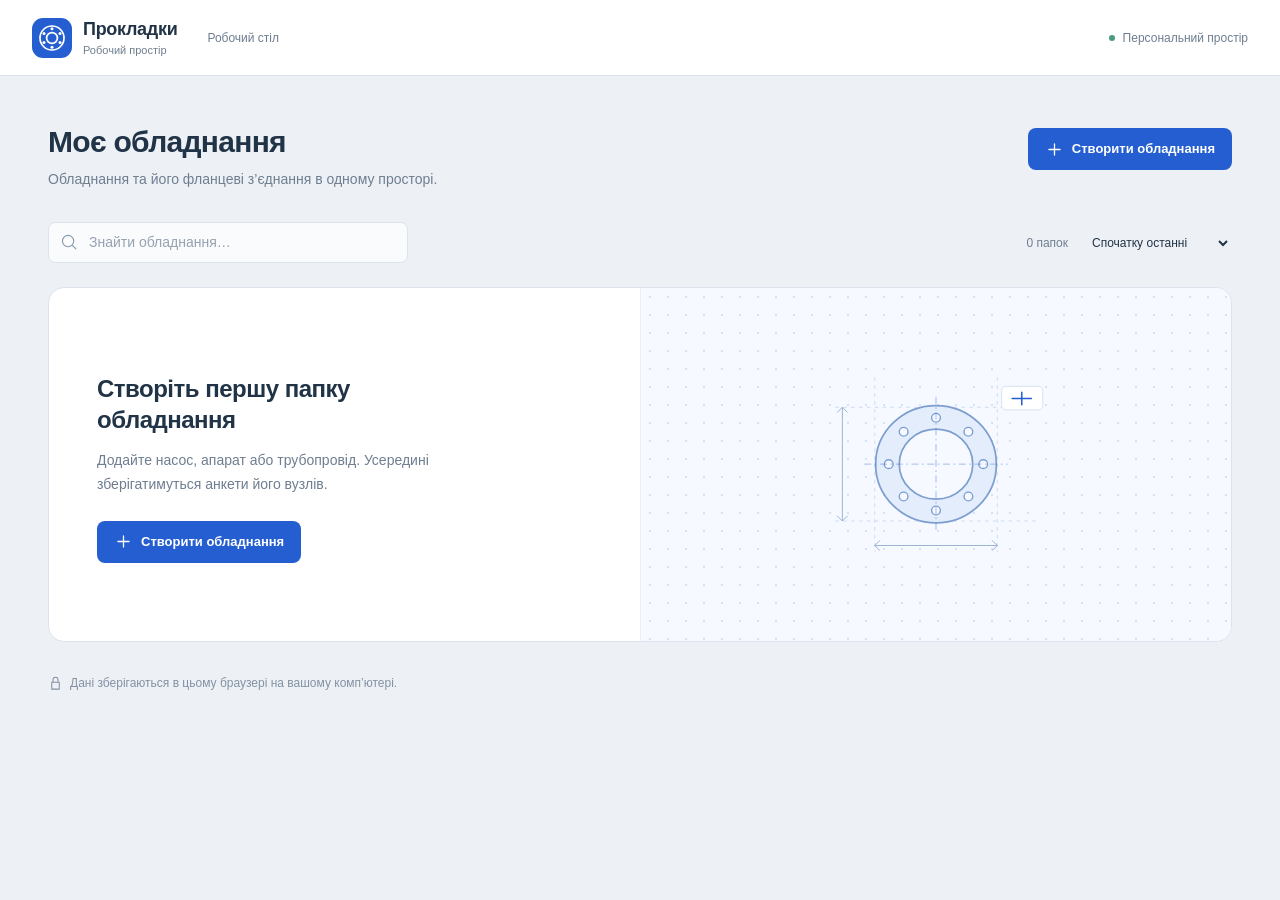
==== index.html @ aea8b0ef "Add verified GOST 11371-78 washer dimensions and offline standards catalog" ====
<!doctype html>
<html lang="uk">
<head>
  <meta charset="utf-8">
  <meta name="viewport" content="width=device-width, initial-scale=1">
  <meta name="theme-color" content="#edf1f6">
  <meta name="description" content="Персональний робочий простір для підготовки розрахунків ущільнень фланцевих з’єднань.">
  <title>Прокладки — робочий простір</title>
  <link rel="icon" href="data:image/svg+xml,%3Csvg xmlns='http://www.w3.org/2000/svg' viewBox='0 0 40 40'%3E%3Crect width='40' height='40' rx='10' fill='%23245ed0'/%3E%3Ccircle cx='20' cy='20' r='12' fill='none' stroke='white' stroke-width='2'/%3E%3Ccircle cx='20' cy='20' r='5' fill='none' stroke='white' stroke-width='2'/%3E%3C/svg%3E">
  <link rel="stylesheet" href="styles.css">
  <script src="data.js" defer></script>
  <script src="standards.js" defer></script>
  <script src="standards.bundle.js" defer></script>
  <script src="core.js" defer></script>
  <script src="app.js" defer></script>
</head>
<body>
  <a class="skip-link" href="#main">До вмісту</a>
  <header class="app-header">
    <button class="brand" data-action="home" aria-label="Прокладки. На робочий стіл">
      <svg class="brand-mark" viewBox="0 0 40 40" fill="none" aria-hidden="true"><rect width="40" height="40" rx="11" fill="#245ed0"/><circle cx="20" cy="20" r="12" stroke="white" stroke-width="1.7"/><circle cx="20" cy="20" r="5.4" stroke="white" stroke-width="1.7"/><g fill="white"><circle cx="20" cy="10.8" r="1.5"/><circle cx="28" cy="15.4" r="1.5"/><circle cx="28" cy="24.6" r="1.5"/><circle cx="20" cy="29.2" r="1.5"/><circle cx="12" cy="24.6" r="1.5"/><circle cx="12" cy="15.4" r="1.5"/></g></svg>
      <span>Прокладки<small>Робочий простір</small></span>
    </button>
    <nav id="breadcrumbs" class="breadcrumbs" aria-label="Навігація"></nav>
    <div class="header-status"><span class="status-dot"></span><span id="save-status" role="status">Персональний простір</span></div>
  </header>
  <main id="main" tabindex="-1"></main>
  <dialog id="edit-dialog" class="dialog edit-dialog" aria-labelledby="edit-title"></dialog>
  <dialog id="material-dialog" class="dialog material-dialog" aria-labelledby="material-title"></dialog>
  <div id="toast" class="toast" role="status" hidden></div>
  <noscript>Для роботи опитувальника потрібно увімкнути JavaScript.</noscript>
</body>
</html>
---- styles.css ----
:root{--desk:#edf1f6;--paper:#fff;--ink:#213346;--muted:#6e7e90;--line:#dce3ed;--blue:#245ed0;--blue-soft:#edf3ff;--navy:#243a53;--green:#237359;--amber:#98671e;--radius:12px;font-family:"Segoe UI Variable","Segoe UI",Arial,sans-serif;color:var(--ink);background:var(--desk);font-synthesis:none}
*{box-sizing:border-box}body{margin:0;font-size:14px;line-height:1.5}button,input,select,textarea{font:inherit}button{cursor:pointer}button:disabled{cursor:default;opacity:.5}a{color:var(--blue)}button{color:inherit}button svg,.icon{width:19px;height:19px;flex-shrink:0}button,input,select,textarea{touch-action:manipulation}button:focus-visible,a:focus-visible,summary:focus-visible{outline:3px solid #8daff3;outline-offset:3px}input:focus,select:focus,textarea:focus{outline:0;border-color:var(--blue);box-shadow:0 0 0 3px #245ed014}[hidden]{display:none!important}h1,h2,h3,p{margin:0}h1,h2,h3{font-weight:600}h1{font-size:30px;letter-spacing:-.7px;line-height:1.2}h2{font-size:19px;letter-spacing:-.3px}h3{font-size:15px}small{font-size:12px}button{border:0;background:transparent}input,select,textarea{width:100%;min-width:0;border:1px solid #cfd9e6;border-radius:7px;background:#fff;padding:9px 11px;min-height:40px;color:var(--ink)}input::placeholder,textarea::placeholder{color:#96a2b0}textarea{resize:vertical}select{padding-right:27px}label{display:block;font-size:12px;color:#53677c;font-weight:600;margin-bottom:6px}fieldset{border:0;margin:0;padding:0}legend{padding:0}hr{border:0;border-top:1px solid var(--line);margin:20px 0}.skip-link{position:fixed;z-index:100;top:-80px;left:20px;background:#fff;padding:12px}.skip-link:focus{top:10px}
.app-header{height:76px;display:flex;align-items:center;gap:30px;padding:0 32px;border-bottom:1px solid var(--line);background:#fff;position:relative;z-index:5}.brand{display:flex;align-items:center;gap:11px;text-align:left;padding:0;flex-shrink:0;font-size:18px;font-weight:650;letter-spacing:-.3px}.brand-mark{width:40px;height:40px}.brand small{display:block;font-size:11px;letter-spacing:0;color:var(--muted);font-weight:400;margin-top:-1px}.breadcrumbs{display:flex;align-items:center;gap:9px;min-width:0;flex:1;color:var(--muted);font-size:12px}.breadcrumbs button{padding:5px 0;max-width:230px;overflow:hidden;text-overflow:ellipsis;white-space:nowrap}.breadcrumbs button:hover{color:var(--blue)}.breadcrumbs .current{color:var(--ink);max-width:240px;overflow:hidden;text-overflow:ellipsis;white-space:nowrap}.breadcrumbs svg{width:13px;height:13px;flex-shrink:0}.header-status{display:flex;align-items:center;gap:8px;color:var(--muted);font-size:12px;white-space:nowrap}.status-dot{width:6px;height:6px;border-radius:50%;background:#4a9a7c}.header-status.error{color:#b13d42}.header-status.error .status-dot{background:#b13d42}.button{display:inline-flex;align-items:center;justify-content:center;gap:8px;padding:10px 16px;min-height:42px;border-radius:8px;font-weight:600;font-size:13px;border:1px solid transparent;white-space:nowrap}.button.primary{background:var(--blue);color:#fff}.button.primary:hover{background:#174eb9}.button.secondary{background:#fff;border-color:var(--line)}.button.secondary:hover{border-color:#a9bedb;background:#f8faff}.button.quiet{color:var(--muted);padding:8px 10px;min-height:36px}.button.quiet:hover{color:var(--blue);background:var(--blue-soft)}.button.danger{background:#b63e46;color:#fff}.icon-button{width:34px;height:34px;display:inline-flex;align-items:center;justify-content:center;border-radius:7px;color:var(--muted);flex-shrink:0}.icon-button:hover{background:var(--blue-soft);color:var(--blue)}.icon-button.danger:hover{color:#b63e46;background:#fff0f0}.back-button{display:flex;align-items:center;gap:7px;color:var(--muted);font-size:12px;padding:0;margin-bottom:25px}.back-button:hover{color:var(--blue)}
.desktop{max-width:1440px;margin:auto;padding:48px 48px 32px;min-height:calc(100vh - 76px)}.page-heading{display:flex;align-items:flex-start;justify-content:space-between;gap:24px;margin-bottom:32px}.page-heading p{color:var(--muted);margin-top:9px;font-size:14px}.page-heading .button{margin-top:4px}.toolbar{display:flex;gap:16px;align-items:center;justify-content:space-between;margin:0 0 24px}.search{position:relative;max-width:360px;width:100%}.search svg{position:absolute;left:13px;top:12px;width:17px;height:17px;color:#8a9aae}.search input{padding-left:40px;background:#f9fbfd;border-color:var(--line)}.toolbar-right{display:flex;align-items:center;gap:14px;font-size:12px;color:var(--muted)}.toolbar select{font-size:12px;min-height:38px;max-width:190px;background:transparent;border-color:transparent;padding-left:5px}.item-count{white-space:nowrap}.equipment-grid{display:grid;grid-template-columns:repeat(auto-fill,minmax(255px,1fr));gap:20px}.equipment-card{background:#fff;border:1px solid var(--line);border-radius:12px;overflow:hidden;position:relative;transition:border-color .15s,transform .15s}.equipment-card:hover{border-color:#9bb6e5;transform:translateY(-2px)}.equipment-open{padding:26px 24px 21px;text-align:left;width:100%;display:block}.folder-art{width:68px;height:52px;margin-bottom:25px;display:block}.equipment-card h2{font-size:17px;line-height:1.4;overflow-wrap:anywhere}.equipment-card .designation{color:var(--muted);font-size:12px;margin-top:4px;min-height:18px}.equipment-card-footer{display:flex;align-items:center;justify-content:space-between;padding:11px 16px 11px 24px;border-top:1px solid #eff2f6;color:var(--muted);font-size:12px}.equipment-card-footer>span{display:flex;gap:7px;align-items:center}.equipment-card-footer svg{width:15px;height:15px}.card-actions{display:flex;gap:1px}.create-card{min-height:236px;border:1px dashed #b8c9df;border-radius:12px;display:flex;flex-direction:column;align-items:center;justify-content:center;gap:13px;color:#536c8d;background:#f3f6fb;font-weight:600;font-size:13px}.create-card:hover{background:var(--blue-soft);border-color:var(--blue);color:var(--blue)}.create-card>span{width:42px;height:42px;display:flex;align-items:center;justify-content:center;border:1px solid #c4d3e7;border-radius:50%;background:#fff}.empty-workspace{background:#fff;border:1px solid var(--line);border-radius:16px;display:grid;grid-template-columns:1fr 1fr;min-height:355px;overflow:hidden}.empty-copy{padding:62px 20px 55px 48px;align-self:center}.empty-copy h2{font-size:24px;line-height:1.3;letter-spacing:-.5px;max-width:330px}.empty-copy p{max-width:350px;margin:14px 0 24px;color:var(--muted);line-height:1.7}.empty-illustration{display:flex;align-items:center;justify-content:center;position:relative;background-color:#f6f9ff;background-image:radial-gradient(#d6e2f1 .8px,transparent .8px);background-size:18px 18px;border-left:1px solid #e8eef8}.empty-illustration svg{width:280px;height:240px}.workspace-footer{display:flex;align-items:center;gap:7px;margin-top:32px;font-size:12px;color:#8391a2}.workspace-footer svg{width:15px;height:15px}.no-results{text-align:center;padding:60px 20px;color:var(--muted);grid-column:1/-1}
.folder-heading{display:flex;align-items:center;gap:20px;min-width:0}.folder-heading .folder-art{width:64px;height:50px;margin:0;flex-shrink:0}.folder-heading h1{overflow-wrap:anywhere}.folder-description{display:flex;gap:12px;color:var(--muted);font-size:13px;margin-top:9px;flex-wrap:wrap}.nodes-list{background:#fff;border:1px solid var(--line);border-radius:12px;overflow:hidden}.node-table-head,.node-row{display:grid;grid-template-columns:minmax(200px,1.5fr) minmax(160px,1fr) 155px 110px 100px;gap:16px;align-items:center;padding:17px 24px}.node-table-head{background:#f7f9fc;color:var(--muted);font-size:11px;border-bottom:1px solid var(--line)}.node-row{border-bottom:1px solid #edf1f6}.node-row:last-child{border:0}.node-row:hover{background:#fbfcff}.node-open{display:flex;align-items:center;gap:13px;text-align:left;padding:0;min-width:0}.file-icon{width:36px;height:43px;display:flex;align-items:center;justify-content:center;background:var(--blue-soft);border:1px solid #d7e4fb;border-radius:5px;color:var(--blue);flex-shrink:0}.file-icon svg{width:21px;height:21px}.node-open strong{font-size:14px;font-weight:600;overflow-wrap:anywhere}.node-open small{display:block;color:var(--muted);font-size:11px;margin-top:3px}.node-kind,.node-date{font-size:12px;color:var(--muted)}.node-row>.card-actions{justify-content:flex-end}.mini-progress{display:flex;align-items:center;gap:8px;font-size:11px;color:var(--muted)}.mini-track{height:4px;width:60px;border-radius:4px;background:#e7edf5;overflow:hidden}.mini-track>span{display:block;background:#7e9bc7;height:100%}.mini-progress.complete{color:var(--green)}.mini-progress.complete .mini-track>span{background:#429178}
.editor{height:calc(100vh - 76px);display:flex;flex-direction:column}.node-topbar{display:flex;align-items:center;justify-content:space-between;gap:24px;background:#fff;padding:19px 28px;border-bottom:1px solid var(--line);flex-shrink:0}.node-title{display:flex;align-items:center;gap:13px;min-width:0}.node-title>button{margin-right:3px}.node-title h1{font-size:21px;letter-spacing:-.4px;overflow-wrap:anywhere}.node-title p{font-size:11px;color:var(--muted);margin-top:4px}.torque-bar{display:flex;align-items:center;gap:24px;flex-shrink:0}.torque-label{font-size:11px;color:#7a8999;margin-bottom:3px}.torque-value{font-size:13px;color:#53677c;display:flex;align-items:center;gap:7px;font-weight:600}.torque-value::before{content:'—';font-size:24px;color:#a1b1c7;font-weight:400;line-height:1}.torque-item+.torque-item{border-left:1px solid var(--line);padding-left:24px}.torque-unit{color:#8b98a6;font-size:11px;margin-left:-10px}.editor-body{display:grid;grid-template-columns:370px minmax(0,1fr);min-height:0;flex:1}.settings{background:#fff;border-right:1px solid var(--line);overflow:auto;scrollbar-width:thin}.settings-heading{padding:21px 22px 18px;display:flex;align-items:center;justify-content:space-between;gap:10px;border-bottom:1px solid #e5ebf3}.settings-heading>div{display:flex;gap:8px;align-items:center;font-size:13px;font-weight:600}.settings-heading svg{width:16px;height:16px;color:#6c819c}.settings-heading small{color:var(--muted);font-weight:400;font-size:11px}.settings-section{border-bottom:1px solid #e5ebf3}.settings-section>summary{list-style:none;padding:17px 22px;display:flex;align-items:center;gap:10px;cursor:pointer;user-select:none;font-weight:600;font-size:13px;position:relative}.settings-section>summary::-webkit-details-marker{display:none}.settings-section>summary:hover{background:#f8faff}.settings-section>summary>.icon{width:17px;height:17px;color:#7d8fa6}.settings-section[open]>summary{background:#f6f9ff;color:var(--blue)}.settings-section[open]>summary>.icon{color:var(--blue)}.section-chevron{width:14px;height:14px;margin-left:3px;color:#92a0b1;transition:transform .15s}.settings-section[open] .section-chevron{transform:rotate(180deg)}.section-status{margin-left:auto;display:flex;align-items:center;gap:4px;font-size:10px;color:#9c8055;font-weight:400}.section-status.ready{color:var(--green)}.section-status svg{width:12px;height:12px}.section-body{padding:16px 22px 23px}.section-intro{color:var(--muted);font-size:11px;line-height:1.6;margin:0 0 15px}.field{margin-bottom:15px;min-width:0}.field:last-child{margin-bottom:0}.field-row{display:grid;grid-template-columns:1fr 1fr;gap:12px}.input-unit{position:relative}.input-unit input{padding-right:47px}.input-unit>span{position:absolute;right:11px;top:11px;font-size:11px;color:#8595a8;pointer-events:none}.input-unit input[data-unit="М"]{padding-left:32px;padding-right:12px}.input-unit>.unit-prefix{left:12px;right:auto;color:var(--ink);font-size:14px;top:9px}.field-help{color:#8492a3;font-size:10px;line-height:1.55;margin-top:5px}.field-error{font-size:10px;color:#b84c4d;margin-top:5px}.case-grid{display:grid;grid-template-columns:1fr 1fr;gap:12px}.case-title{display:flex;align-items:center;gap:6px;margin-bottom:13px;font-size:12px;color:var(--ink);font-weight:650}.case-title span{width:6px;height:6px;background:#5984cc;border-radius:50%}.case-title.hydro span{background:#91a4bd}.case-grid select{font-size:12px;padding-left:8px}.choice-group{display:flex;gap:3px;padding:4px;background:#edf1f6;border-radius:8px;margin-bottom:17px}.choice-group button{flex:1;padding:7px 6px;font-size:11px;border-radius:5px;color:#71829a;line-height:1.45}.choice-group button[aria-pressed="true"]{background:#fff;color:var(--blue);box-shadow:0 1px 4px #1b385b12;font-weight:600}.check-label{display:flex;align-items:center;gap:9px;cursor:pointer;font-size:12px;font-weight:400;color:var(--ink);margin:4px 0 14px}.check-label input{width:16px;height:16px;min-height:0;padding:0;accent-color:var(--blue);box-shadow:none}.material-card{width:100%;text-align:left;border:1px solid var(--line);border-radius:8px;padding:11px 12px;background:#fff;display:flex;align-items:center;gap:10px;margin-bottom:14px}.material-card:hover{border-color:#88a9de;background:#f9fbff}.material-card>.icon{color:#8097b7;width:20px;height:20px}.material-card>span{min-width:0;flex:1}.material-card strong{display:block;font-size:12px;font-weight:600;overflow-wrap:anywhere}.material-card small{display:block;font-size:10px;color:var(--muted);font-weight:400;margin-top:2px;white-space:normal;line-height:1.5}.material-card>.chevron{width:14px;height:14px;color:#a0aec0;flex-shrink:0}.material-card.missing{border-style:dashed}.material-card.invalid{border-color:#d3a470}.sub-label{font-size:11px;color:#6f8095;margin-bottom:7px}.side-title{display:flex;align-items:center;gap:7px;font-size:11px;font-weight:600;margin:15px 0 10px}.side-letter{width:20px;height:20px;background:#eff3f9;border-radius:4px;display:flex;align-items:center;justify-content:center;color:#6d83a4;font-size:10px}.readonly-line{display:flex;align-items:center;justify-content:space-between;gap:10px;font-size:11px;color:var(--muted);padding:7px 0}.readonly-line strong{font-weight:600;color:var(--ink)}.standard-box{background:#f6f8fb;border:1px solid #e9eef5;padding:11px 12px;border-radius:7px;margin:10px 0 0;font-size:11px;line-height:1.6;color:#7b8ba0}.standard-box>span{display:flex;gap:6px;align-items:center;margin-bottom:4px;font-size:10px;font-weight:600;color:#60758f}.standard-box svg{width:13px;height:13px}.extra-card{border:1px solid var(--line);padding:12px;border-radius:8px;margin-bottom:12px;background:#fafbfd}.extra-card-heading{display:flex;justify-content:space-between;align-items:center;margin-bottom:10px;font-size:11px;font-weight:600;color:#6a7f9b}.extra-card .material-card{background:#fff}.add-extra{width:100%;border:1px dashed #b8c9e0;color:var(--blue);padding:10px;font-size:12px;border-radius:7px;display:flex;align-items:center;justify-content:center;gap:7px}.add-extra:hover{background:#f2f6fd}.small-note{display:flex;align-items:flex-start;gap:7px;padding:12px 0 0;color:#8493a6;font-size:10px;line-height:1.6}.small-note svg{width:13px;height:13px;margin-top:2px;flex-shrink:0}.gasket-help{margin:10px 0 16px;padding:10px;background:#f5f8fd;border-radius:6px;display:flex;gap:9px;font-size:10px;color:#6f829e;line-height:1.65}.gasket-help svg{width:64px;height:62px;flex-shrink:0}.settings-bottom{padding:18px 22px;background:#fafbfd;font-size:10px;color:#8391a5;line-height:1.65}
.results{overflow:auto;padding:26px 32px 40px;scrollbar-width:thin;min-width:0}.results-title{display:flex;align-items:center;justify-content:space-between;gap:16px;margin:0 0 18px}.results-title h2{font-size:18px}.outline-badge{font-size:10px;padding:4px 8px;border:1px solid #d3deee;border-radius:4px;color:#7287a3;white-space:nowrap}.calculation-notice{display:flex;align-items:flex-start;gap:10px;color:#6b7f9c;font-size:12px;line-height:1.65;margin-bottom:22px}.calculation-notice svg{width:17px;height:17px;flex-shrink:0;margin-top:2px;color:#7495c2}.assembly-panel{background:#fff;border:1px solid var(--line);border-radius:10px;margin-bottom:22px;overflow:hidden}.assembly-caption{display:flex;align-items:center;justify-content:space-between;padding:13px 18px;border-bottom:1px solid #edf1f7;font-size:11px;color:#6f839e}.assembly-caption strong{color:#526a88;font-size:11px;font-weight:600}.assembly-caption span{font-size:10px}.assembly-drawing{display:flex;align-items:center;min-height:115px;padding:18px 22px;gap:22px;background-image:radial-gradient(#e1e8f2 .7px,transparent .7px);background-size:12px 12px}.stack-visual{position:relative;display:flex;align-items:center;justify-content:center;gap:4px;padding:12px 20px;min-width:210px}.stack-visual::before{content:'';height:9px;border:1px solid #8ea2bf;background:#e9eef6;position:absolute;left:0;right:0;top:calc(50% - 4px);border-radius:3px}.stack-piece{position:relative;z-index:1;display:flex;align-items:center;justify-content:center;width:34px;height:72px;background:#d6e2f2;border:1px solid #8ca8cf;border-radius:3px;font-size:10px;color:#5e7caa}.stack-piece.gasket{width:7px;height:62px;background:#4480e8;border-color:#2a63c7;color:transparent;border-radius:1px}.stack-piece.nut{width:19px;height:29px;background:#aebfd4;border-color:#8099b8}.stack-piece.washer{width:6px;height:43px;background:#e5b360;border-color:#cc9b45;border-radius:1px}.stack-piece.extra{width:12px;height:61px;background:#d5e9e4;border-color:#8cb6aa;border-radius:1px}.assembly-legend{display:flex;gap:9px 16px;flex-wrap:wrap;font-size:10px;color:#7b8da4}.assembly-legend>span{display:flex;align-items:center;gap:6px}.legend-dot{width:7px;height:7px;border-radius:2px;background:#b5c9e4}.legend-dot.gasket{background:#4480e8}.legend-dot.washer{background:#e5b360}.legend-dot.extra{background:#a4cdc1}.calc-block{background:#fff;border:1px solid var(--line);border-radius:9px;margin-bottom:14px;overflow:hidden}.calc-block>summary{list-style:none;display:flex;align-items:center;gap:10px;padding:16px 18px;cursor:pointer;font-size:13px;font-weight:600;line-height:1.5}.calc-block>summary::-webkit-details-marker{display:none}.calc-block>summary svg{width:15px;height:15px;color:#8a9cb4;transition:transform .15s}.calc-block[open]>summary{border-bottom:1px solid #edf1f7}.calc-block[open]>summary svg{transform:rotate(90deg)}.calc-block>summary small{margin-left:auto;flex-shrink:0;color:#99a8bb;font-size:10px;font-weight:400}.result-table{width:100%;border-collapse:collapse;font-size:12px}.result-table th{text-align:left;font-size:10px;font-weight:400;color:#8494aa;padding:10px 18px;background:#fafbfd}.result-table th:not(:first-child),.result-table td:not(:first-child){width:90px;text-align:right}.result-table td{padding:11px 18px;color:#63758e;border-top:1px solid #f1f4f8}.result-table td:first-child{line-height:1.6}.result-table td:not(:first-child){color:#b1bdcc;font-size:14px}.result-table td>span{font-size:10px;color:#96a5b8;margin-left:3px}.calc-footer{padding:13px 18px;font-size:11px;color:#8494aa;background:#fafbfd;line-height:1.6}.results-end{display:flex;gap:8px;align-items:center;margin-top:25px;font-size:11px;color:#8a9bb1}.results-end svg{width:14px;height:14px}
.dialog{border:1px solid #e0e7f1;padding:0;border-radius:15px;background:#fff;box-shadow:0 24px 80px #18314f30;color:var(--ink);max-height:90vh;overflow:auto}.dialog::backdrop{background:#18314f66;backdrop-filter:blur(3px)}.edit-dialog{width:440px;max-width:calc(100vw - 32px)}.dialog-header{display:flex;align-items:flex-start;justify-content:space-between;gap:15px;padding:25px 26px 17px}.dialog-header h2{font-size:21px;letter-spacing:-.4px;line-height:1.4}.dialog-header p{font-size:12px;color:var(--muted);margin-top:6px;line-height:1.6}.dialog-body{padding:4px 26px 24px}.dialog-footer{display:flex;justify-content:flex-end;align-items:center;gap:9px;border-top:1px solid var(--line);padding:16px 26px;background:#fafbfd}.dialog-error{font-size:12px;color:#b13d42;margin:12px 0 0}.delete-description{color:var(--muted);line-height:1.7;overflow-wrap:anywhere}.material-dialog{width:850px;max-width:calc(100vw - 32px)}.material-dialog .dialog-header{padding-bottom:22px;border-bottom:1px solid var(--line)}.material-dialog-body{display:grid;grid-template-columns:300px 1fr;min-height:320px}.material-controls{padding:23px;background:#f8fafd;border-right:1px solid var(--line)}.material-controls .search{margin-bottom:20px}.material-controls .search input{background:#fff;font-size:12px;padding-left:34px}.material-controls .search svg{left:10px}.material-controls select{font-size:12px}.recent-label{font-size:10px;color:#8a99ac;margin-bottom:7px}.recent-chips{display:flex;gap:5px;flex-wrap:wrap;margin-bottom:18px}.recent-chip{border:1px solid #dbe4f1;border-radius:5px;padding:4px 7px;font-size:10px;background:#fff;color:#6c819e}.recent-chip:hover{border-color:#7fa4de;color:var(--blue)}.material-select-row{display:flex;align-items:center;gap:5px}.material-select-row select{flex:1;min-width:0}.favorite.active{color:#b47c26}.kp-picker{position:relative}.kp-trigger{width:100%;text-align:left;display:flex;align-items:flex-start;gap:8px;border:1px solid #cfd9e6;padding:10px 11px;border-radius:7px;background:#fff;font-size:12px;min-height:42px}.kp-trigger span{flex:1}.kp-trigger svg{width:15px;height:15px;margin-top:2px;color:#91a1b6}.kp-trigger strong{display:block;font-size:12px;font-weight:600}.kp-trigger small{display:block;font-size:10px;color:#768ba7;line-height:1.5;margin-top:4px}.kp-options{position:absolute;z-index:10;top:calc(100% + 6px);left:0;width:max(100%,350px);max-width:70vw;max-height:250px;overflow:auto;background:#fff;border:1px solid #cbd9ed;border-radius:8px;padding:5px;box-shadow:0 10px 30px #1e3d6220}.kp-option{width:100%;display:block;text-align:left;padding:9px 11px;border-radius:5px}.kp-option:hover,.kp-option:focus-visible,.kp-option[aria-selected="true"]{background:var(--blue-soft);outline-offset:-2px}.kp-option strong{display:block;font-size:12px;font-weight:600;color:#526e94}.kp-option small{display:block;margin-top:4px;font-size:11px;color:#7e8fa7;white-space:normal;line-height:1.5}.material-preview{padding:24px 26px}.material-preview h3{font-size:19px;margin-bottom:6px;overflow-wrap:anywhere}.material-description{font-size:12px;line-height:1.7;color:var(--muted);margin-bottom:24px;overflow-wrap:anywhere}.material-properties{border-collapse:collapse;width:100%;font-size:12px}.material-properties th{text-align:left;font-weight:400;font-size:10px;color:#8a9ab0;border-bottom:1px solid var(--line);padding:9px 5px}.material-properties th:not(:first-child),.material-properties td:not(:first-child){text-align:right}.material-properties td{border-bottom:1px solid #edf1f7;padding:11px 5px;vertical-align:top}.material-properties td:first-child span{font-size:10px;color:#8a9bb1;display:block}.material-properties td small{display:block;font-size:9px;color:#8c9eb6;margin-top:4px}.temperature-note{font-size:10px;line-height:1.7;color:#8a9bb1;margin-top:17px}.material-empty{color:var(--muted);font-size:12px;padding:45px 0}.toast{position:fixed;left:50%;bottom:24px;transform:translateX(-50%);background:#253d59;color:#fff;border:1px solid #3e5877;border-radius:9px;box-shadow:0 8px 25px #11263e25;padding:12px 20px;font-size:12px;z-index:100;max-width:calc(100vw - 32px)}
.material-card small.material-warning{color:#98671e;margin-top:6px}.result-table td>span{margin-left:0}
@media(min-width:1600px){.editor-body{grid-template-columns:410px minmax(0,1fr)}.results{padding:30px 48px}.section-body{padding-left:26px;padding-right:26px}.settings-section>summary{padding-left:26px;padding-right:26px}}
@media(max-width:1150px){.desktop{padding:35px 30px}.app-header{padding:0 24px;gap:24px}.editor-body{grid-template-columns:340px minmax(0,1fr)}.results{padding:24px}.node-topbar{padding:16px 22px}.torque-bar{gap:18px}.torque-item+.torque-item{padding-left:18px}.torque-value{font-size:11px}.torque-label{font-size:10px}.node-title h1{font-size:18px}.node-table-head,.node-row{grid-template-columns:minmax(170px,1.4fr) 1fr 130px 90px;gap:12px;padding-left:20px;padding-right:20px}.node-date{display:none}.node-table-head>:nth-child(4){display:none}.assembly-drawing{gap:10px;padding:14px}.stack-visual{min-width:190px;padding:10px}.assembly-legend{gap:7px;font-size:9px}.result-table th,.result-table td{padding-left:14px;padding-right:14px}.result-table th:not(:first-child),.result-table td:not(:first-child){width:66px}.breadcrumbs button{max-width:180px}.breadcrumbs .current{max-width:180px}}
@media(max-width:900px){.header-status{display:none}.editor-body{grid-template-columns:310px minmax(0,1fr)}.settings-section>summary{padding:15px 16px}.section-body{padding:14px 16px 20px}.results{padding:20px 18px}.assembly-drawing{flex-direction:column;align-items:flex-start;gap:10px;padding:15px 18px}.assembly-legend{font-size:10px}.torque-unit{display:none}.node-title .file-icon{display:none}.node-title h1{max-width:260px}.node-title p{max-width:240px;overflow:hidden;white-space:nowrap;text-overflow:ellipsis}.node-topbar{gap:16px}.torque-value{max-width:110px;font-size:10px}.torque-item+.torque-item{padding-left:14px}.torque-bar{gap:14px}.calc-block>summary{padding:14px;font-size:12px}.calc-block>summary small{display:none}.results-title h2{font-size:16px}.result-table{font-size:11px}.result-table th:not(:first-child),.result-table td:not(:first-child){width:50px;padding-left:8px;padding-right:11px}.empty-copy{padding:40px 25px}.empty-illustration svg{width:230px}.material-dialog-body{grid-template-columns:280px 1fr}}
@media(max-width:680px){.app-header{height:66px;padding:0 18px;gap:18px}.brand{font-size:16px}.brand-mark{width:34px;height:34px}.brand small{font-size:10px}.breadcrumbs{font-size:10px;gap:5px;justify-content:flex-end}.breadcrumbs button{max-width:110px}.breadcrumbs button:first-child,.breadcrumbs>.root-chevron{display:none}.breadcrumbs .current{max-width:110px}.desktop{padding:28px 20px;min-height:calc(100vh - 66px)}h1{font-size:26px}.page-heading{gap:15px;flex-direction:column;margin-bottom:26px}.page-heading p{font-size:12px}.page-heading>.button{width:100%}.toolbar{gap:10px;align-items:flex-start}.toolbar-right{flex-shrink:0}.toolbar select{width:125px;font-size:10px;padding-left:0;padding-right:16px}.toolbar .item-count{display:none}.equipment-grid{grid-template-columns:1fr 1fr;gap:12px}.equipment-open{padding:20px 17px 16px}.equipment-card h2{font-size:15px}.equipment-card-footer{padding:9px 12px;flex-wrap:wrap;gap:5px}.equipment-card-footer>span{font-size:10px}.equipment-card-footer .card-actions{margin-left:auto}.folder-art{width:54px;height:42px;margin-bottom:20px}.create-card{min-height:220px;font-size:11px}.empty-workspace{grid-template-columns:1fr}.empty-copy{padding:34px 28px}.empty-copy h2{font-size:23px}.empty-illustration{border-left:0;border-top:1px solid #e8eef8;min-height:180px}.empty-illustration svg{height:170px;width:220px}.folder-heading{gap:15px}.folder-heading .folder-art{width:48px}.folder-description{font-size:11px}.node-table-head{display:none}.node-row{grid-template-columns:1fr auto;padding:18px 16px;gap:13px}.node-row>.node-kind{grid-column:1;grid-row:2;padding-left:48px;font-size:10px}.node-row>.mini-progress{grid-column:1;grid-row:3;padding-left:48px;margin-top:-7px}.node-row>.card-actions{grid-column:2;grid-row:1/4;flex-direction:column}.node-open strong{font-size:13px}.editor{height:auto;min-height:calc(100vh - 66px)}.node-topbar{position:sticky;top:0;z-index:4;align-items:flex-start;flex-direction:column;gap:13px;padding:14px 18px}.node-title{width:100%}.node-title h1{font-size:18px;max-width:none}.node-title p{max-width:none}.node-title>button{width:24px;margin-left:-5px}.torque-bar{width:100%;padding-top:11px;border-top:1px solid #edf1f6;justify-content:space-between;gap:12px}.torque-item{flex:1}.torque-item+.torque-item{padding-left:20px}.torque-value{max-width:none;font-size:11px}.torque-label{font-size:10px}.torque-value::before{font-size:20px}.editor-body{display:flex;flex-direction:column;overflow:visible}.settings{border-right:0;overflow:visible}.settings-heading{padding:17px 20px}.settings-section>summary{padding:16px 20px}.section-body{padding:15px 20px 22px}.settings-bottom{display:none}.results{overflow:visible;padding:25px 20px 35px}.material-dialog{max-width:calc(100vw - 20px);max-height:92vh}.material-dialog-body{grid-template-columns:1fr;max-height:62vh;overflow:auto}.material-controls{padding:20px;border-right:0;border-bottom:1px solid var(--line)}.material-controls .search{max-width:none}.material-preview{padding:22px 20px}.dialog-header{padding:22px 20px 16px}.dialog-header h2{font-size:19px}.dialog-body{padding-left:20px;padding-right:20px}.dialog-footer{padding:14px 20px}.material-dialog .dialog-header{padding-bottom:16px}.kp-options{width:100%;max-width:none;max-height:220px}.recent-chips{margin-bottom:14px}.outline-badge{font-size:9px}.assembly-drawing{flex-direction:row;flex-wrap:wrap}.assembly-legend{font-size:10px}}
@media(prefers-reduced-motion:reduce){*,*::before,*::after{transition:none!important;scroll-behavior:auto!important}}
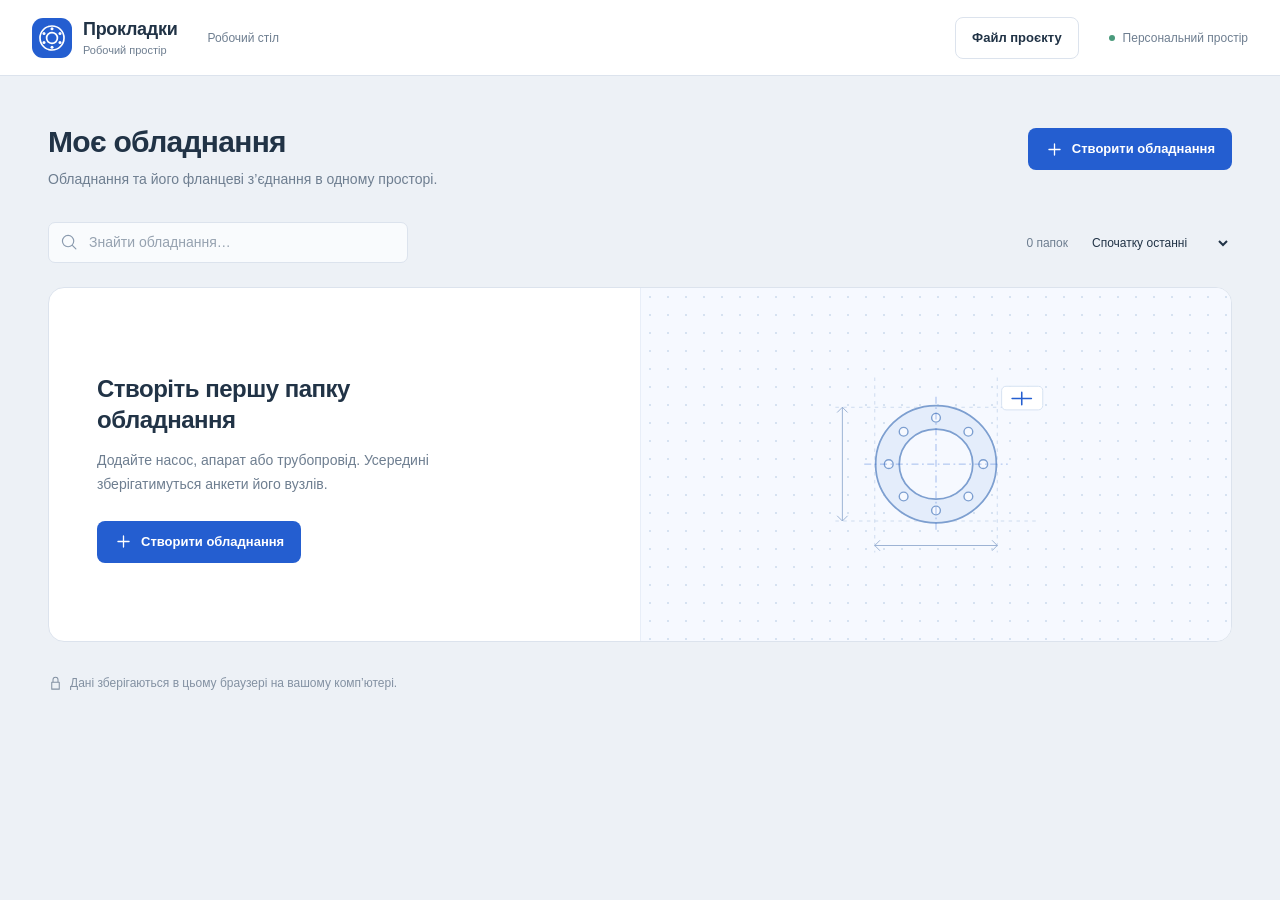
==== commit 76676a66: "Implement calculation engine, Excel export, project backup, and verification suite Cross-verified 75" ====
--- a/index.html
+++ b/index.html
@@ -12,6 +12,10 @@
   <script src="standards.js" defer></script>
   <script src="standards.bundle.js" defer></script>
   <script src="core.js" defer></script>
+  <script src="calculations.js" defer></script>
+  <script src="project.js" defer></script>
+  <script src="excel-template.bundle.js" defer></script>
+  <script src="excel-export.js" defer></script>
   <script src="app.js" defer></script>
 </head>
 <body>
@@ -22,11 +26,13 @@
       <span>Прокладки<small>Робочий простір</small></span>
     </button>
     <nav id="breadcrumbs" class="breadcrumbs" aria-label="Навігація"></nav>
+    <button class="button secondary project-file-button" data-action="project-file">Файл проєкту</button>
     <div class="header-status"><span class="status-dot"></span><span id="save-status" role="status">Персональний простір</span></div>
   </header>
   <main id="main" tabindex="-1"></main>
   <dialog id="edit-dialog" class="dialog edit-dialog" aria-labelledby="edit-title"></dialog>
   <dialog id="material-dialog" class="dialog material-dialog" aria-labelledby="material-title"></dialog>
+  <dialog id="file-dialog" class="dialog edit-dialog" aria-labelledby="file-title"></dialog>
   <div id="toast" class="toast" role="status" hidden></div>
   <noscript>Для роботи опитувальника потрібно увімкнути JavaScript.</noscript>
 </body>
--- a/styles.css
+++ b/styles.css
@@ -6,9 +6,15 @@
 .editor{height:calc(100vh - 76px);display:flex;flex-direction:column}.node-topbar{display:flex;align-items:center;justify-content:space-between;gap:24px;background:#fff;padding:19px 28px;border-bottom:1px solid var(--line);flex-shrink:0}.node-title{display:flex;align-items:center;gap:13px;min-width:0}.node-title>button{margin-right:3px}.node-title h1{font-size:21px;letter-spacing:-.4px;overflow-wrap:anywhere}.node-title p{font-size:11px;color:var(--muted);margin-top:4px}.torque-bar{display:flex;align-items:center;gap:24px;flex-shrink:0}.torque-label{font-size:11px;color:#7a8999;margin-bottom:3px}.torque-value{font-size:13px;color:#53677c;display:flex;align-items:center;gap:7px;font-weight:600}.torque-value::before{content:'—';font-size:24px;color:#a1b1c7;font-weight:400;line-height:1}.torque-item+.torque-item{border-left:1px solid var(--line);padding-left:24px}.torque-unit{color:#8b98a6;font-size:11px;margin-left:-10px}.editor-body{display:grid;grid-template-columns:370px minmax(0,1fr);min-height:0;flex:1}.settings{background:#fff;border-right:1px solid var(--line);overflow:auto;scrollbar-width:thin}.settings-heading{padding:21px 22px 18px;display:flex;align-items:center;justify-content:space-between;gap:10px;border-bottom:1px solid #e5ebf3}.settings-heading>div{display:flex;gap:8px;align-items:center;font-size:13px;font-weight:600}.settings-heading svg{width:16px;height:16px;color:#6c819c}.settings-heading small{color:var(--muted);font-weight:400;font-size:11px}.settings-section{border-bottom:1px solid #e5ebf3}.settings-section>summary{list-style:none;padding:17px 22px;display:flex;align-items:center;gap:10px;cursor:pointer;user-select:none;font-weight:600;font-size:13px;position:relative}.settings-section>summary::-webkit-details-marker{display:none}.settings-section>summary:hover{background:#f8faff}.settings-section>summary>.icon{width:17px;height:17px;color:#7d8fa6}.settings-section[open]>summary{background:#f6f9ff;color:var(--blue)}.settings-section[open]>summary>.icon{color:var(--blue)}.section-chevron{width:14px;height:14px;margin-left:3px;color:#92a0b1;transition:transform .15s}.settings-section[open] .section-chevron{transform:rotate(180deg)}.section-status{margin-left:auto;display:flex;align-items:center;gap:4px;font-size:10px;color:#9c8055;font-weight:400}.section-status.ready{color:var(--green)}.section-status svg{width:12px;height:12px}.section-body{padding:16px 22px 23px}.section-intro{color:var(--muted);font-size:11px;line-height:1.6;margin:0 0 15px}.field{margin-bottom:15px;min-width:0}.field:last-child{margin-bottom:0}.field-row{display:grid;grid-template-columns:1fr 1fr;gap:12px}.input-unit{position:relative}.input-unit input{padding-right:47px}.input-unit>span{position:absolute;right:11px;top:11px;font-size:11px;color:#8595a8;pointer-events:none}.input-unit input[data-unit="М"]{padding-left:32px;padding-right:12px}.input-unit>.unit-prefix{left:12px;right:auto;color:var(--ink);font-size:14px;top:9px}.field-help{color:#8492a3;font-size:10px;line-height:1.55;margin-top:5px}.field-error{font-size:10px;color:#b84c4d;margin-top:5px}.case-grid{display:grid;grid-template-columns:1fr 1fr;gap:12px}.case-title{display:flex;align-items:center;gap:6px;margin-bottom:13px;font-size:12px;color:var(--ink);font-weight:650}.case-title span{width:6px;height:6px;background:#5984cc;border-radius:50%}.case-title.hydro span{background:#91a4bd}.case-grid select{font-size:12px;padding-left:8px}.choice-group{display:flex;gap:3px;padding:4px;background:#edf1f6;border-radius:8px;margin-bottom:17px}.choice-group button{flex:1;padding:7px 6px;font-size:11px;border-radius:5px;color:#71829a;line-height:1.45}.choice-group button[aria-pressed="true"]{background:#fff;color:var(--blue);box-shadow:0 1px 4px #1b385b12;font-weight:600}.check-label{display:flex;align-items:center;gap:9px;cursor:pointer;font-size:12px;font-weight:400;color:var(--ink);margin:4px 0 14px}.check-label input{width:16px;height:16px;min-height:0;padding:0;accent-color:var(--blue);box-shadow:none}.material-card{width:100%;text-align:left;border:1px solid var(--line);border-radius:8px;padding:11px 12px;background:#fff;display:flex;align-items:center;gap:10px;margin-bottom:14px}.material-card:hover{border-color:#88a9de;background:#f9fbff}.material-card>.icon{color:#8097b7;width:20px;height:20px}.material-card>span{min-width:0;flex:1}.material-card strong{display:block;font-size:12px;font-weight:600;overflow-wrap:anywhere}.material-card small{display:block;font-size:10px;color:var(--muted);font-weight:400;margin-top:2px;white-space:normal;line-height:1.5}.material-card>.chevron{width:14px;height:14px;color:#a0aec0;flex-shrink:0}.material-card.missing{border-style:dashed}.material-card.invalid{border-color:#d3a470}.sub-label{font-size:11px;color:#6f8095;margin-bottom:7px}.side-title{display:flex;align-items:center;gap:7px;font-size:11px;font-weight:600;margin:15px 0 10px}.side-letter{width:20px;height:20px;background:#eff3f9;border-radius:4px;display:flex;align-items:center;justify-content:center;color:#6d83a4;font-size:10px}.readonly-line{display:flex;align-items:center;justify-content:space-between;gap:10px;font-size:11px;color:var(--muted);padding:7px 0}.readonly-line strong{font-weight:600;color:var(--ink)}.standard-box{background:#f6f8fb;border:1px solid #e9eef5;padding:11px 12px;border-radius:7px;margin:10px 0 0;font-size:11px;line-height:1.6;color:#7b8ba0}.standard-box>span{display:flex;gap:6px;align-items:center;margin-bottom:4px;font-size:10px;font-weight:600;color:#60758f}.standard-box svg{width:13px;height:13px}.extra-card{border:1px solid var(--line);padding:12px;border-radius:8px;margin-bottom:12px;background:#fafbfd}.extra-card-heading{display:flex;justify-content:space-between;align-items:center;margin-bottom:10px;font-size:11px;font-weight:600;color:#6a7f9b}.extra-card .material-card{background:#fff}.add-extra{width:100%;border:1px dashed #b8c9e0;color:var(--blue);padding:10px;font-size:12px;border-radius:7px;display:flex;align-items:center;justify-content:center;gap:7px}.add-extra:hover{background:#f2f6fd}.small-note{display:flex;align-items:flex-start;gap:7px;padding:12px 0 0;color:#8493a6;font-size:10px;line-height:1.6}.small-note svg{width:13px;height:13px;margin-top:2px;flex-shrink:0}.gasket-help{margin:10px 0 16px;padding:10px;background:#f5f8fd;border-radius:6px;display:flex;gap:9px;font-size:10px;color:#6f829e;line-height:1.65}.gasket-help svg{width:64px;height:62px;flex-shrink:0}.settings-bottom{padding:18px 22px;background:#fafbfd;font-size:10px;color:#8391a5;line-height:1.65}
 .results{overflow:auto;padding:26px 32px 40px;scrollbar-width:thin;min-width:0}.results-title{display:flex;align-items:center;justify-content:space-between;gap:16px;margin:0 0 18px}.results-title h2{font-size:18px}.outline-badge{font-size:10px;padding:4px 8px;border:1px solid #d3deee;border-radius:4px;color:#7287a3;white-space:nowrap}.calculation-notice{display:flex;align-items:flex-start;gap:10px;color:#6b7f9c;font-size:12px;line-height:1.65;margin-bottom:22px}.calculation-notice svg{width:17px;height:17px;flex-shrink:0;margin-top:2px;color:#7495c2}.assembly-panel{background:#fff;border:1px solid var(--line);border-radius:10px;margin-bottom:22px;overflow:hidden}.assembly-caption{display:flex;align-items:center;justify-content:space-between;padding:13px 18px;border-bottom:1px solid #edf1f7;font-size:11px;color:#6f839e}.assembly-caption strong{color:#526a88;font-size:11px;font-weight:600}.assembly-caption span{font-size:10px}.assembly-drawing{display:flex;align-items:center;min-height:115px;padding:18px 22px;gap:22px;background-image:radial-gradient(#e1e8f2 .7px,transparent .7px);background-size:12px 12px}.stack-visual{position:relative;display:flex;align-items:center;justify-content:center;gap:4px;padding:12px 20px;min-width:210px}.stack-visual::before{content:'';height:9px;border:1px solid #8ea2bf;background:#e9eef6;position:absolute;left:0;right:0;top:calc(50% - 4px);border-radius:3px}.stack-piece{position:relative;z-index:1;display:flex;align-items:center;justify-content:center;width:34px;height:72px;background:#d6e2f2;border:1px solid #8ca8cf;border-radius:3px;font-size:10px;color:#5e7caa}.stack-piece.gasket{width:7px;height:62px;background:#4480e8;border-color:#2a63c7;color:transparent;border-radius:1px}.stack-piece.nut{width:19px;height:29px;background:#aebfd4;border-color:#8099b8}.stack-piece.washer{width:6px;height:43px;background:#e5b360;border-color:#cc9b45;border-radius:1px}.stack-piece.extra{width:12px;height:61px;background:#d5e9e4;border-color:#8cb6aa;border-radius:1px}.assembly-legend{display:flex;gap:9px 16px;flex-wrap:wrap;font-size:10px;color:#7b8da4}.assembly-legend>span{display:flex;align-items:center;gap:6px}.legend-dot{width:7px;height:7px;border-radius:2px;background:#b5c9e4}.legend-dot.gasket{background:#4480e8}.legend-dot.washer{background:#e5b360}.legend-dot.extra{background:#a4cdc1}.calc-block{background:#fff;border:1px solid var(--line);border-radius:9px;margin-bottom:14px;overflow:hidden}.calc-block>summary{list-style:none;display:flex;align-items:center;gap:10px;padding:16px 18px;cursor:pointer;font-size:13px;font-weight:600;line-height:1.5}.calc-block>summary::-webkit-details-marker{display:none}.calc-block>summary svg{width:15px;height:15px;color:#8a9cb4;transition:transform .15s}.calc-block[open]>summary{border-bottom:1px solid #edf1f7}.calc-block[open]>summary svg{transform:rotate(90deg)}.calc-block>summary small{margin-left:auto;flex-shrink:0;color:#99a8bb;font-size:10px;font-weight:400}.result-table{width:100%;border-collapse:collapse;font-size:12px}.result-table th{text-align:left;font-size:10px;font-weight:400;color:#8494aa;padding:10px 18px;background:#fafbfd}.result-table th:not(:first-child),.result-table td:not(:first-child){width:90px;text-align:right}.result-table td{padding:11px 18px;color:#63758e;border-top:1px solid #f1f4f8}.result-table td:first-child{line-height:1.6}.result-table td:not(:first-child){color:#b1bdcc;font-size:14px}.result-table td>span{font-size:10px;color:#96a5b8;margin-left:3px}.calc-footer{padding:13px 18px;font-size:11px;color:#8494aa;background:#fafbfd;line-height:1.6}.results-end{display:flex;gap:8px;align-items:center;margin-top:25px;font-size:11px;color:#8a9bb1}.results-end svg{width:14px;height:14px}
 .dialog{border:1px solid #e0e7f1;padding:0;border-radius:15px;background:#fff;box-shadow:0 24px 80px #18314f30;color:var(--ink);max-height:90vh;overflow:auto}.dialog::backdrop{background:#18314f66;backdrop-filter:blur(3px)}.edit-dialog{width:440px;max-width:calc(100vw - 32px)}.dialog-header{display:flex;align-items:flex-start;justify-content:space-between;gap:15px;padding:25px 26px 17px}.dialog-header h2{font-size:21px;letter-spacing:-.4px;line-height:1.4}.dialog-header p{font-size:12px;color:var(--muted);margin-top:6px;line-height:1.6}.dialog-body{padding:4px 26px 24px}.dialog-footer{display:flex;justify-content:flex-end;align-items:center;gap:9px;border-top:1px solid var(--line);padding:16px 26px;background:#fafbfd}.dialog-error{font-size:12px;color:#b13d42;margin:12px 0 0}.delete-description{color:var(--muted);line-height:1.7;overflow-wrap:anywhere}.material-dialog{width:850px;max-width:calc(100vw - 32px)}.material-dialog .dialog-header{padding-bottom:22px;border-bottom:1px solid var(--line)}.material-dialog-body{display:grid;grid-template-columns:300px 1fr;min-height:320px}.material-controls{padding:23px;background:#f8fafd;border-right:1px solid var(--line)}.material-controls .search{margin-bottom:20px}.material-controls .search input{background:#fff;font-size:12px;padding-left:34px}.material-controls .search svg{left:10px}.material-controls select{font-size:12px}.recent-label{font-size:10px;color:#8a99ac;margin-bottom:7px}.recent-chips{display:flex;gap:5px;flex-wrap:wrap;margin-bottom:18px}.recent-chip{border:1px solid #dbe4f1;border-radius:5px;padding:4px 7px;font-size:10px;background:#fff;color:#6c819e}.recent-chip:hover{border-color:#7fa4de;color:var(--blue)}.material-select-row{display:flex;align-items:center;gap:5px}.material-select-row select{flex:1;min-width:0}.favorite.active{color:#b47c26}.kp-picker{position:relative}.kp-trigger{width:100%;text-align:left;display:flex;align-items:flex-start;gap:8px;border:1px solid #cfd9e6;padding:10px 11px;border-radius:7px;background:#fff;font-size:12px;min-height:42px}.kp-trigger span{flex:1}.kp-trigger svg{width:15px;height:15px;margin-top:2px;color:#91a1b6}.kp-trigger strong{display:block;font-size:12px;font-weight:600}.kp-trigger small{display:block;font-size:10px;color:#768ba7;line-height:1.5;margin-top:4px}.kp-options{position:absolute;z-index:10;top:calc(100% + 6px);left:0;width:max(100%,350px);max-width:70vw;max-height:250px;overflow:auto;background:#fff;border:1px solid #cbd9ed;border-radius:8px;padding:5px;box-shadow:0 10px 30px #1e3d6220}.kp-option{width:100%;display:block;text-align:left;padding:9px 11px;border-radius:5px}.kp-option:hover,.kp-option:focus-visible,.kp-option[aria-selected="true"]{background:var(--blue-soft);outline-offset:-2px}.kp-option strong{display:block;font-size:12px;font-weight:600;color:#526e94}.kp-option small{display:block;margin-top:4px;font-size:11px;color:#7e8fa7;white-space:normal;line-height:1.5}.material-preview{padding:24px 26px}.material-preview h3{font-size:19px;margin-bottom:6px;overflow-wrap:anywhere}.material-description{font-size:12px;line-height:1.7;color:var(--muted);margin-bottom:24px;overflow-wrap:anywhere}.material-properties{border-collapse:collapse;width:100%;font-size:12px}.material-properties th{text-align:left;font-weight:400;font-size:10px;color:#8a9ab0;border-bottom:1px solid var(--line);padding:9px 5px}.material-properties th:not(:first-child),.material-properties td:not(:first-child){text-align:right}.material-properties td{border-bottom:1px solid #edf1f7;padding:11px 5px;vertical-align:top}.material-properties td:first-child span{font-size:10px;color:#8a9bb1;display:block}.material-properties td small{display:block;font-size:9px;color:#8c9eb6;margin-top:4px}.temperature-note{font-size:10px;line-height:1.7;color:#8a9bb1;margin-top:17px}.material-empty{color:var(--muted);font-size:12px;padding:45px 0}.toast{position:fixed;left:50%;bottom:24px;transform:translateX(-50%);background:#253d59;color:#fff;border:1px solid #3e5877;border-radius:9px;box-shadow:0 8px 25px #11263e25;padding:12px 20px;font-size:12px;z-index:100;max-width:calc(100vw - 32px)}
-.material-card small.material-warning{color:#98671e;margin-top:6px}.result-table td>span{margin-left:0}
+.material-card small.material-warning{color:#98671e;margin-top:6px}.result-table td>span{margin-left:0}.geometry-table td:not(:first-child){color:var(--ink);font-size:12px;font-variant-numeric:tabular-nums;white-space:nowrap;width:150px}.geometry-table th:not(:first-child){width:150px}.compliance-table td:not(:first-child){color:var(--ink);font-size:12px;font-variant-numeric:tabular-nums;white-space:nowrap}.compliance-table tr:last-child td{font-weight:600;background:#f4f7fd}.calc-footer details{margin:9px 0}.calc-footer summary{cursor:pointer}
 @media(min-width:1600px){.editor-body{grid-template-columns:410px minmax(0,1fr)}.results{padding:30px 48px}.section-body{padding-left:26px;padding-right:26px}.settings-section>summary{padding-left:26px;padding-right:26px}}
 @media(max-width:1150px){.desktop{padding:35px 30px}.app-header{padding:0 24px;gap:24px}.editor-body{grid-template-columns:340px minmax(0,1fr)}.results{padding:24px}.node-topbar{padding:16px 22px}.torque-bar{gap:18px}.torque-item+.torque-item{padding-left:18px}.torque-value{font-size:11px}.torque-label{font-size:10px}.node-title h1{font-size:18px}.node-table-head,.node-row{grid-template-columns:minmax(170px,1.4fr) 1fr 130px 90px;gap:12px;padding-left:20px;padding-right:20px}.node-date{display:none}.node-table-head>:nth-child(4){display:none}.assembly-drawing{gap:10px;padding:14px}.stack-visual{min-width:190px;padding:10px}.assembly-legend{gap:7px;font-size:9px}.result-table th,.result-table td{padding-left:14px;padding-right:14px}.result-table th:not(:first-child),.result-table td:not(:first-child){width:66px}.breadcrumbs button{max-width:180px}.breadcrumbs .current{max-width:180px}}
 @media(max-width:900px){.header-status{display:none}.editor-body{grid-template-columns:310px minmax(0,1fr)}.settings-section>summary{padding:15px 16px}.section-body{padding:14px 16px 20px}.results{padding:20px 18px}.assembly-drawing{flex-direction:column;align-items:flex-start;gap:10px;padding:15px 18px}.assembly-legend{font-size:10px}.torque-unit{display:none}.node-title .file-icon{display:none}.node-title h1{max-width:260px}.node-title p{max-width:240px;overflow:hidden;white-space:nowrap;text-overflow:ellipsis}.node-topbar{gap:16px}.torque-value{max-width:110px;font-size:10px}.torque-item+.torque-item{padding-left:14px}.torque-bar{gap:14px}.calc-block>summary{padding:14px;font-size:12px}.calc-block>summary small{display:none}.results-title h2{font-size:16px}.result-table{font-size:11px}.result-table th:not(:first-child),.result-table td:not(:first-child){width:50px;padding-left:8px;padding-right:11px}.empty-copy{padding:40px 25px}.empty-illustration svg{width:230px}.material-dialog-body{grid-template-columns:280px 1fr}}
 @media(max-width:680px){.app-header{height:66px;padding:0 18px;gap:18px}.brand{font-size:16px}.brand-mark{width:34px;height:34px}.brand small{font-size:10px}.breadcrumbs{font-size:10px;gap:5px;justify-content:flex-end}.breadcrumbs button{max-width:110px}.breadcrumbs button:first-child,.breadcrumbs>.root-chevron{display:none}.breadcrumbs .current{max-width:110px}.desktop{padding:28px 20px;min-height:calc(100vh - 66px)}h1{font-size:26px}.page-heading{gap:15px;flex-direction:column;margin-bottom:26px}.page-heading p{font-size:12px}.page-heading>.button{width:100%}.toolbar{gap:10px;align-items:flex-start}.toolbar-right{flex-shrink:0}.toolbar select{width:125px;font-size:10px;padding-left:0;padding-right:16px}.toolbar .item-count{display:none}.equipment-grid{grid-template-columns:1fr 1fr;gap:12px}.equipment-open{padding:20px 17px 16px}.equipment-card h2{font-size:15px}.equipment-card-footer{padding:9px 12px;flex-wrap:wrap;gap:5px}.equipment-card-footer>span{font-size:10px}.equipment-card-footer .card-actions{margin-left:auto}.folder-art{width:54px;height:42px;margin-bottom:20px}.create-card{min-height:220px;font-size:11px}.empty-workspace{grid-template-columns:1fr}.empty-copy{padding:34px 28px}.empty-copy h2{font-size:23px}.empty-illustration{border-left:0;border-top:1px solid #e8eef8;min-height:180px}.empty-illustration svg{height:170px;width:220px}.folder-heading{gap:15px}.folder-heading .folder-art{width:48px}.folder-description{font-size:11px}.node-table-head{display:none}.node-row{grid-template-columns:1fr auto;padding:18px 16px;gap:13px}.node-row>.node-kind{grid-column:1;grid-row:2;padding-left:48px;font-size:10px}.node-row>.mini-progress{grid-column:1;grid-row:3;padding-left:48px;margin-top:-7px}.node-row>.card-actions{grid-column:2;grid-row:1/4;flex-direction:column}.node-open strong{font-size:13px}.editor{height:auto;min-height:calc(100vh - 66px)}.node-topbar{position:sticky;top:0;z-index:4;align-items:flex-start;flex-direction:column;gap:13px;padding:14px 18px}.node-title{width:100%}.node-title h1{font-size:18px;max-width:none}.node-title p{max-width:none}.node-title>button{width:24px;margin-left:-5px}.torque-bar{width:100%;padding-top:11px;border-top:1px solid #edf1f6;justify-content:space-between;gap:12px}.torque-item{flex:1}.torque-item+.torque-item{padding-left:20px}.torque-value{max-width:none;font-size:11px}.torque-label{font-size:10px}.torque-value::before{font-size:20px}.editor-body{display:flex;flex-direction:column;overflow:visible}.settings{border-right:0;overflow:visible}.settings-heading{padding:17px 20px}.settings-section>summary{padding:16px 20px}.section-body{padding:15px 20px 22px}.settings-bottom{display:none}.results{overflow:visible;padding:25px 20px 35px}.material-dialog{max-width:calc(100vw - 20px);max-height:92vh}.material-dialog-body{grid-template-columns:1fr;max-height:62vh;overflow:auto}.material-controls{padding:20px;border-right:0;border-bottom:1px solid var(--line)}.material-controls .search{max-width:none}.material-preview{padding:22px 20px}.dialog-header{padding:22px 20px 16px}.dialog-header h2{font-size:19px}.dialog-body{padding-left:20px;padding-right:20px}.dialog-footer{padding:14px 20px}.material-dialog .dialog-header{padding-bottom:16px}.kp-options{width:100%;max-width:none;max-height:220px}.recent-chips{margin-bottom:14px}.outline-badge{font-size:9px}.assembly-drawing{flex-direction:row;flex-wrap:wrap}.assembly-legend{font-size:10px}}
+.torque-value.calculated{font-size:18px;font-variant-numeric:tabular-nums;color:var(--ink)}.torque-value.calculated::before{content:none}.checks-table td:not(:first-child){min-width:130px;color:var(--ink);font-size:12px;vertical-align:top}.checks-table td small{display:block;margin-top:6px;font-size:10px;color:var(--muted);font-variant-numeric:tabular-nums}.check-result{font-size:11px;font-weight:600}.check-result.passed{color:#277351}.check-result.failed{color:#b13d42}.check-result.pending{color:#8494aa}
+@media(max-width:680px){.checks-table td:not(:first-child){min-width:0;width:30%}.checks-table td:first-child{width:40%}.checks-table td small{overflow-wrap:anywhere}}
 @media(prefers-reduced-motion:reduce){*,*::before,*::after{transition:none!important;scroll-behavior:auto!important}}
+/* Project files use the same compact dialogs as the questionnaire. */
+.file-body{display:grid;gap:18px}.file-body p{margin:0;color:var(--muted);line-height:1.6}.file-body hr{width:100%;border:0;border-top:1px solid var(--line,#e1e7ef)}.file-body .field{display:grid;gap:10px}.file-body input[type=file]{max-width:100%;font:inherit;font-size:12px}.import-summary{padding:14px;background:#f2f5fa;border-radius:8px;max-height:200px;overflow:auto}.import-summary ul{margin:10px 0 0;padding-left:20px;line-height:1.7}.import-choice{display:flex;align-items:start;gap:10px;margin:16px 0;cursor:pointer}.import-choice small{display:block;color:var(--muted);line-height:1.5;margin-top:5px}.heading-actions{display:flex;gap:10px;flex-wrap:wrap}.file-warning{padding:12px;background:#fff5df;border:1px solid #efdaaa;border-radius:8px;color:#795719!important;font-size:12px}.export-nodes{display:grid;gap:14px}.export-node{border:1px solid var(--line,#e1e7ef);border-radius:8px;padding:14px}.export-node h3{margin:0 0 10px;font-size:14px}.export-node small{display:block;color:var(--muted);line-height:1.5}.project-file-button{white-space:nowrap}
+@media(max-width:680px){.app-header{flex-wrap:wrap}.project-file-button{margin-left:auto}.header-status{width:100%;justify-content:flex-end}.heading-actions .button{font-size:12px}}
+.input-validation{margin:0 18px 12px;padding:11px 12px;border:1px solid #edb9bc;background:#fff2f2;border-radius:8px;color:#9b3038;font-size:12px;line-height:1.5}.input-validation[hidden]{display:none}.input-validation button{display:block;margin-top:4px;padding:0;border:0;background:none;color:inherit;font:inherit;text-decoration:underline;cursor:pointer}.field select[aria-invalid=true],.field input[aria-invalid=true]{border-color:#c44d59;background:#fff7f7}.field-error{line-height:1.5;overflow-wrap:anywhere}
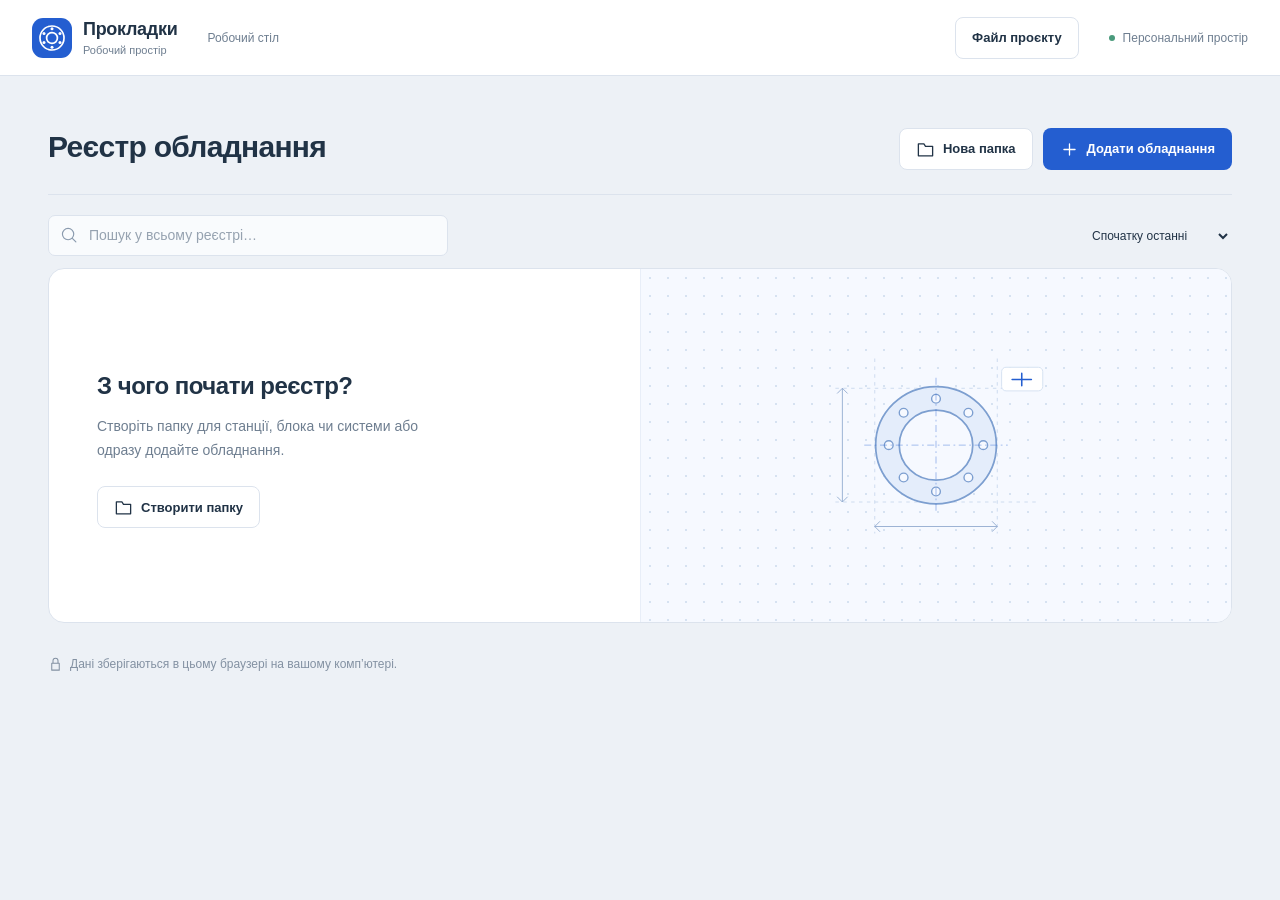
==== commit e8449d74: "feat(ui): add guided node editor and shared hybrid component graphics" ====
--- a/index.html
+++ b/index.html
@@ -16,6 +16,8 @@
   <script src="project.js" defer></script>
   <script src="excel-template.bundle.js" defer></script>
   <script src="excel-export.js" defer></script>
+  <script src="component-imported-styles.js" defer></script>
+  <script src="component-visuals.js" defer></script>
   <script src="app.js" defer></script>
 </head>
 <body>
--- a/styles.css
+++ b/styles.css
@@ -2,15 +2,15 @@
 *{box-sizing:border-box}body{margin:0;font-size:14px;line-height:1.5}button,input,select,textarea{font:inherit}button{cursor:pointer}button:disabled{cursor:default;opacity:.5}a{color:var(--blue)}button{color:inherit}button svg,.icon{width:19px;height:19px;flex-shrink:0}button,input,select,textarea{touch-action:manipulation}button:focus-visible,a:focus-visible,summary:focus-visible{outline:3px solid #8daff3;outline-offset:3px}input:focus,select:focus,textarea:focus{outline:0;border-color:var(--blue);box-shadow:0 0 0 3px #245ed014}[hidden]{display:none!important}h1,h2,h3,p{margin:0}h1,h2,h3{font-weight:600}h1{font-size:30px;letter-spacing:-.7px;line-height:1.2}h2{font-size:19px;letter-spacing:-.3px}h3{font-size:15px}small{font-size:12px}button{border:0;background:transparent}input,select,textarea{width:100%;min-width:0;border:1px solid #cfd9e6;border-radius:7px;background:#fff;padding:9px 11px;min-height:40px;color:var(--ink)}input::placeholder,textarea::placeholder{color:#96a2b0}textarea{resize:vertical}select{padding-right:27px}label{display:block;font-size:12px;color:#53677c;font-weight:600;margin-bottom:6px}fieldset{border:0;margin:0;padding:0}legend{padding:0}hr{border:0;border-top:1px solid var(--line);margin:20px 0}.skip-link{position:fixed;z-index:100;top:-80px;left:20px;background:#fff;padding:12px}.skip-link:focus{top:10px}
 .app-header{height:76px;display:flex;align-items:center;gap:30px;padding:0 32px;border-bottom:1px solid var(--line);background:#fff;position:relative;z-index:5}.brand{display:flex;align-items:center;gap:11px;text-align:left;padding:0;flex-shrink:0;font-size:18px;font-weight:650;letter-spacing:-.3px}.brand-mark{width:40px;height:40px}.brand small{display:block;font-size:11px;letter-spacing:0;color:var(--muted);font-weight:400;margin-top:-1px}.breadcrumbs{display:flex;align-items:center;gap:9px;min-width:0;flex:1;color:var(--muted);font-size:12px}.breadcrumbs button{padding:5px 0;max-width:230px;overflow:hidden;text-overflow:ellipsis;white-space:nowrap}.breadcrumbs button:hover{color:var(--blue)}.breadcrumbs .current{color:var(--ink);max-width:240px;overflow:hidden;text-overflow:ellipsis;white-space:nowrap}.breadcrumbs svg{width:13px;height:13px;flex-shrink:0}.header-status{display:flex;align-items:center;gap:8px;color:var(--muted);font-size:12px;white-space:nowrap}.status-dot{width:6px;height:6px;border-radius:50%;background:#4a9a7c}.header-status.error{color:#b13d42}.header-status.error .status-dot{background:#b13d42}.button{display:inline-flex;align-items:center;justify-content:center;gap:8px;padding:10px 16px;min-height:42px;border-radius:8px;font-weight:600;font-size:13px;border:1px solid transparent;white-space:nowrap}.button.primary{background:var(--blue);color:#fff}.button.primary:hover{background:#174eb9}.button.secondary{background:#fff;border-color:var(--line)}.button.secondary:hover{border-color:#a9bedb;background:#f8faff}.button.quiet{color:var(--muted);padding:8px 10px;min-height:36px}.button.quiet:hover{color:var(--blue);background:var(--blue-soft)}.button.danger{background:#b63e46;color:#fff}.icon-button{width:34px;height:34px;display:inline-flex;align-items:center;justify-content:center;border-radius:7px;color:var(--muted);flex-shrink:0}.icon-button:hover{background:var(--blue-soft);color:var(--blue)}.icon-button.danger:hover{color:#b63e46;background:#fff0f0}.back-button{display:flex;align-items:center;gap:7px;color:var(--muted);font-size:12px;padding:0;margin-bottom:25px}.back-button:hover{color:var(--blue)}
 .desktop{max-width:1440px;margin:auto;padding:48px 48px 32px;min-height:calc(100vh - 76px)}.page-heading{display:flex;align-items:flex-start;justify-content:space-between;gap:24px;margin-bottom:32px}.page-heading p{color:var(--muted);margin-top:9px;font-size:14px}.page-heading .button{margin-top:4px}.toolbar{display:flex;gap:16px;align-items:center;justify-content:space-between;margin:0 0 24px}.search{position:relative;max-width:360px;width:100%}.search svg{position:absolute;left:13px;top:12px;width:17px;height:17px;color:#8a9aae}.search input{padding-left:40px;background:#f9fbfd;border-color:var(--line)}.toolbar-right{display:flex;align-items:center;gap:14px;font-size:12px;color:var(--muted)}.toolbar select{font-size:12px;min-height:38px;max-width:190px;background:transparent;border-color:transparent;padding-left:5px}.item-count{white-space:nowrap}.equipment-grid{display:grid;grid-template-columns:repeat(auto-fill,minmax(255px,1fr));gap:20px}.equipment-card{background:#fff;border:1px solid var(--line);border-radius:12px;overflow:hidden;position:relative;transition:border-color .15s,transform .15s}.equipment-card:hover{border-color:#9bb6e5;transform:translateY(-2px)}.equipment-open{padding:26px 24px 21px;text-align:left;width:100%;display:block}.folder-art{width:68px;height:52px;margin-bottom:25px;display:block}.equipment-card h2{font-size:17px;line-height:1.4;overflow-wrap:anywhere}.equipment-card .designation{color:var(--muted);font-size:12px;margin-top:4px;min-height:18px}.equipment-card-footer{display:flex;align-items:center;justify-content:space-between;padding:11px 16px 11px 24px;border-top:1px solid #eff2f6;color:var(--muted);font-size:12px}.equipment-card-footer>span{display:flex;gap:7px;align-items:center}.equipment-card-footer svg{width:15px;height:15px}.card-actions{display:flex;gap:1px}.create-card{min-height:236px;border:1px dashed #b8c9df;border-radius:12px;display:flex;flex-direction:column;align-items:center;justify-content:center;gap:13px;color:#536c8d;background:#f3f6fb;font-weight:600;font-size:13px}.create-card:hover{background:var(--blue-soft);border-color:var(--blue);color:var(--blue)}.create-card>span{width:42px;height:42px;display:flex;align-items:center;justify-content:center;border:1px solid #c4d3e7;border-radius:50%;background:#fff}.empty-workspace{background:#fff;border:1px solid var(--line);border-radius:16px;display:grid;grid-template-columns:1fr 1fr;min-height:355px;overflow:hidden}.empty-copy{padding:62px 20px 55px 48px;align-self:center}.empty-copy h2{font-size:24px;line-height:1.3;letter-spacing:-.5px;max-width:330px}.empty-copy p{max-width:350px;margin:14px 0 24px;color:var(--muted);line-height:1.7}.empty-illustration{display:flex;align-items:center;justify-content:center;position:relative;background-color:#f6f9ff;background-image:radial-gradient(#d6e2f1 .8px,transparent .8px);background-size:18px 18px;border-left:1px solid #e8eef8}.empty-illustration svg{width:280px;height:240px}.workspace-footer{display:flex;align-items:center;gap:7px;margin-top:32px;font-size:12px;color:#8391a2}.workspace-footer svg{width:15px;height:15px}.no-results{text-align:center;padding:60px 20px;color:var(--muted);grid-column:1/-1}
-.folder-heading{display:flex;align-items:center;gap:20px;min-width:0}.folder-heading .folder-art{width:64px;height:50px;margin:0;flex-shrink:0}.folder-heading h1{overflow-wrap:anywhere}.folder-description{display:flex;gap:12px;color:var(--muted);font-size:13px;margin-top:9px;flex-wrap:wrap}.nodes-list{background:#fff;border:1px solid var(--line);border-radius:12px;overflow:hidden}.node-table-head,.node-row{display:grid;grid-template-columns:minmax(200px,1.5fr) minmax(160px,1fr) 155px 110px 100px;gap:16px;align-items:center;padding:17px 24px}.node-table-head{background:#f7f9fc;color:var(--muted);font-size:11px;border-bottom:1px solid var(--line)}.node-row{border-bottom:1px solid #edf1f6}.node-row:last-child{border:0}.node-row:hover{background:#fbfcff}.node-open{display:flex;align-items:center;gap:13px;text-align:left;padding:0;min-width:0}.file-icon{width:36px;height:43px;display:flex;align-items:center;justify-content:center;background:var(--blue-soft);border:1px solid #d7e4fb;border-radius:5px;color:var(--blue);flex-shrink:0}.file-icon svg{width:21px;height:21px}.node-open strong{font-size:14px;font-weight:600;overflow-wrap:anywhere}.node-open small{display:block;color:var(--muted);font-size:11px;margin-top:3px}.node-kind,.node-date{font-size:12px;color:var(--muted)}.node-row>.card-actions{justify-content:flex-end}.mini-progress{display:flex;align-items:center;gap:8px;font-size:11px;color:var(--muted)}.mini-track{height:4px;width:60px;border-radius:4px;background:#e7edf5;overflow:hidden}.mini-track>span{display:block;background:#7e9bc7;height:100%}.mini-progress.complete{color:var(--green)}.mini-progress.complete .mini-track>span{background:#429178}
-.editor{height:calc(100vh - 76px);display:flex;flex-direction:column}.node-topbar{display:flex;align-items:center;justify-content:space-between;gap:24px;background:#fff;padding:19px 28px;border-bottom:1px solid var(--line);flex-shrink:0}.node-title{display:flex;align-items:center;gap:13px;min-width:0}.node-title>button{margin-right:3px}.node-title h1{font-size:21px;letter-spacing:-.4px;overflow-wrap:anywhere}.node-title p{font-size:11px;color:var(--muted);margin-top:4px}.torque-bar{display:flex;align-items:center;gap:24px;flex-shrink:0}.torque-label{font-size:11px;color:#7a8999;margin-bottom:3px}.torque-value{font-size:13px;color:#53677c;display:flex;align-items:center;gap:7px;font-weight:600}.torque-value::before{content:'—';font-size:24px;color:#a1b1c7;font-weight:400;line-height:1}.torque-item+.torque-item{border-left:1px solid var(--line);padding-left:24px}.torque-unit{color:#8b98a6;font-size:11px;margin-left:-10px}.editor-body{display:grid;grid-template-columns:370px minmax(0,1fr);min-height:0;flex:1}.settings{background:#fff;border-right:1px solid var(--line);overflow:auto;scrollbar-width:thin}.settings-heading{padding:21px 22px 18px;display:flex;align-items:center;justify-content:space-between;gap:10px;border-bottom:1px solid #e5ebf3}.settings-heading>div{display:flex;gap:8px;align-items:center;font-size:13px;font-weight:600}.settings-heading svg{width:16px;height:16px;color:#6c819c}.settings-heading small{color:var(--muted);font-weight:400;font-size:11px}.settings-section{border-bottom:1px solid #e5ebf3}.settings-section>summary{list-style:none;padding:17px 22px;display:flex;align-items:center;gap:10px;cursor:pointer;user-select:none;font-weight:600;font-size:13px;position:relative}.settings-section>summary::-webkit-details-marker{display:none}.settings-section>summary:hover{background:#f8faff}.settings-section>summary>.icon{width:17px;height:17px;color:#7d8fa6}.settings-section[open]>summary{background:#f6f9ff;color:var(--blue)}.settings-section[open]>summary>.icon{color:var(--blue)}.section-chevron{width:14px;height:14px;margin-left:3px;color:#92a0b1;transition:transform .15s}.settings-section[open] .section-chevron{transform:rotate(180deg)}.section-status{margin-left:auto;display:flex;align-items:center;gap:4px;font-size:10px;color:#9c8055;font-weight:400}.section-status.ready{color:var(--green)}.section-status svg{width:12px;height:12px}.section-body{padding:16px 22px 23px}.section-intro{color:var(--muted);font-size:11px;line-height:1.6;margin:0 0 15px}.field{margin-bottom:15px;min-width:0}.field:last-child{margin-bottom:0}.field-row{display:grid;grid-template-columns:1fr 1fr;gap:12px}.input-unit{position:relative}.input-unit input{padding-right:47px}.input-unit>span{position:absolute;right:11px;top:11px;font-size:11px;color:#8595a8;pointer-events:none}.input-unit input[data-unit="М"]{padding-left:32px;padding-right:12px}.input-unit>.unit-prefix{left:12px;right:auto;color:var(--ink);font-size:14px;top:9px}.field-help{color:#8492a3;font-size:10px;line-height:1.55;margin-top:5px}.field-error{font-size:10px;color:#b84c4d;margin-top:5px}.case-grid{display:grid;grid-template-columns:1fr 1fr;gap:12px}.case-title{display:flex;align-items:center;gap:6px;margin-bottom:13px;font-size:12px;color:var(--ink);font-weight:650}.case-title span{width:6px;height:6px;background:#5984cc;border-radius:50%}.case-title.hydro span{background:#91a4bd}.case-grid select{font-size:12px;padding-left:8px}.choice-group{display:flex;gap:3px;padding:4px;background:#edf1f6;border-radius:8px;margin-bottom:17px}.choice-group button{flex:1;padding:7px 6px;font-size:11px;border-radius:5px;color:#71829a;line-height:1.45}.choice-group button[aria-pressed="true"]{background:#fff;color:var(--blue);box-shadow:0 1px 4px #1b385b12;font-weight:600}.check-label{display:flex;align-items:center;gap:9px;cursor:pointer;font-size:12px;font-weight:400;color:var(--ink);margin:4px 0 14px}.check-label input{width:16px;height:16px;min-height:0;padding:0;accent-color:var(--blue);box-shadow:none}.material-card{width:100%;text-align:left;border:1px solid var(--line);border-radius:8px;padding:11px 12px;background:#fff;display:flex;align-items:center;gap:10px;margin-bottom:14px}.material-card:hover{border-color:#88a9de;background:#f9fbff}.material-card>.icon{color:#8097b7;width:20px;height:20px}.material-card>span{min-width:0;flex:1}.material-card strong{display:block;font-size:12px;font-weight:600;overflow-wrap:anywhere}.material-card small{display:block;font-size:10px;color:var(--muted);font-weight:400;margin-top:2px;white-space:normal;line-height:1.5}.material-card>.chevron{width:14px;height:14px;color:#a0aec0;flex-shrink:0}.material-card.missing{border-style:dashed}.material-card.invalid{border-color:#d3a470}.sub-label{font-size:11px;color:#6f8095;margin-bottom:7px}.side-title{display:flex;align-items:center;gap:7px;font-size:11px;font-weight:600;margin:15px 0 10px}.side-letter{width:20px;height:20px;background:#eff3f9;border-radius:4px;display:flex;align-items:center;justify-content:center;color:#6d83a4;font-size:10px}.readonly-line{display:flex;align-items:center;justify-content:space-between;gap:10px;font-size:11px;color:var(--muted);padding:7px 0}.readonly-line strong{font-weight:600;color:var(--ink)}.standard-box{background:#f6f8fb;border:1px solid #e9eef5;padding:11px 12px;border-radius:7px;margin:10px 0 0;font-size:11px;line-height:1.6;color:#7b8ba0}.standard-box>span{display:flex;gap:6px;align-items:center;margin-bottom:4px;font-size:10px;font-weight:600;color:#60758f}.standard-box svg{width:13px;height:13px}.extra-card{border:1px solid var(--line);padding:12px;border-radius:8px;margin-bottom:12px;background:#fafbfd}.extra-card-heading{display:flex;justify-content:space-between;align-items:center;margin-bottom:10px;font-size:11px;font-weight:600;color:#6a7f9b}.extra-card .material-card{background:#fff}.add-extra{width:100%;border:1px dashed #b8c9e0;color:var(--blue);padding:10px;font-size:12px;border-radius:7px;display:flex;align-items:center;justify-content:center;gap:7px}.add-extra:hover{background:#f2f6fd}.small-note{display:flex;align-items:flex-start;gap:7px;padding:12px 0 0;color:#8493a6;font-size:10px;line-height:1.6}.small-note svg{width:13px;height:13px;margin-top:2px;flex-shrink:0}.gasket-help{margin:10px 0 16px;padding:10px;background:#f5f8fd;border-radius:6px;display:flex;gap:9px;font-size:10px;color:#6f829e;line-height:1.65}.gasket-help svg{width:64px;height:62px;flex-shrink:0}.settings-bottom{padding:18px 22px;background:#fafbfd;font-size:10px;color:#8391a5;line-height:1.65}
+.folder-heading{display:flex;align-items:center;gap:20px;min-width:0}.folder-heading .folder-art{width:64px;height:50px;margin:0;flex-shrink:0}.folder-heading h1{overflow-wrap:anywhere}.folder-description{display:flex;gap:12px;color:var(--muted);font-size:13px;margin-top:9px;flex-wrap:wrap}.nodes-list{background:#fff;border:1px solid var(--line);border-radius:12px;overflow:hidden}.node-table-head,.node-row{display:grid;grid-template-columns:minmax(270px,1.8fr) minmax(120px,0.7fr) minmax(360px,2.4fr) 85px 90px;gap:18px;align-items:center;padding:14px 24px}.node-table-head{background:#f7f9fc;color:var(--muted);font-size:11px;border-bottom:1px solid var(--line)}.node-row{border-bottom:1px solid #edf1f6}.node-row:last-child{border:0}.node-row:hover{background:#fbfcff}.node-open{display:flex;align-items:center;gap:13px;text-align:left;padding:0;min-width:0}.file-icon{width:36px;height:43px;display:flex;align-items:center;justify-content:center;background:var(--blue-soft);border:1px solid #d7e4fb;border-radius:5px;color:var(--blue);flex-shrink:0}.file-icon svg{width:21px;height:21px}.node-open strong{font-size:14px;font-weight:600;overflow-wrap:anywhere}.node-open small{display:block;color:var(--muted);font-size:11px;margin-top:3px}.node-kind,.node-date{font-size:12px;color:var(--muted)}.node-row>.card-actions{justify-content:flex-end}.mini-progress{display:flex;align-items:center;gap:8px;font-size:11px;color:var(--muted)}.mini-track{height:4px;width:60px;border-radius:4px;background:#e7edf5;overflow:hidden}.mini-track>span{display:block;background:#7e9bc7;height:100%}.mini-progress.complete{color:var(--green)}.mini-progress.complete .mini-track>span{background:#429178}.node-title-group{display:flex;flex-direction:column;gap:5px;min-width:0}.node-params-grid{display:grid;grid-template-columns:auto auto;gap:4px 8px;align-items:center;margin-top:4px;width:fit-content}.node-tag{font-size:11px;padding:2px 7px;border-radius:4px;background:#eef3f9;color:#4c627a;font-weight:500;white-space:nowrap;line-height:1.35;border:1px solid #e1e9f4}.node-tag.fastener-tag{background:#f1f5f9;color:#334155;border-color:#cbd5e1;font-weight:600}.node-tag.op-tag{display:inline-flex;align-items:baseline;gap:4px;font-variant-numeric:tabular-nums}.node-tag.op-tag.nue{background:#eff6ff;color:#1e40af;border-color:#bfdbfe}.node-tag.op-tag.hv{background:#f0fdfa;color:#0f766e;border-color:#99f6e4}.op-k{font-size:10px;font-weight:700;letter-spacing:.3px}.node-torque-cell{display:flex;flex-direction:column;gap:6px;min-width:0;width:100%}.torque-cell-top{display:flex;align-items:center;justify-content:space-between;gap:8px;flex-wrap:wrap}.torque-cell-top.pending-top{display:flex;align-items:center;gap:10px;justify-content:flex-start}.torque-cell-values{display:flex;align-items:baseline;gap:6px;font-size:12px;font-variant-numeric:tabular-nums;flex-wrap:wrap}.legend-indicator{display:inline-block;width:7px;height:7px;border-radius:2px;vertical-align:middle;margin-right:2px}.legend-indicator.calc{background:#15803d}.legend-indicator.target{background:#1e293b}.torque-val-group{display:inline-flex;align-items:baseline;gap:3px}.torque-val-group small{font-size:10px;color:var(--muted);font-weight:400}.torque-val-group strong{font-weight:650;color:var(--ink)}.torque-val-group .unit{font-size:10px;color:#8899aa}.torque-val-sep{color:#cbd5e1;font-weight:300}.torque-ruler-wrapper{position:relative;width:100%;box-sizing:border-box;padding:2px 2px;margin:3px 0 2px}.ruler-labels-track{position:relative;height:14px;width:100%}.ruler-labels-track:empty{display:none}.ruler-labels-track.top{margin-bottom:7px}.ruler-labels-track.top .ruler-marker-label{bottom:0}.ruler-labels-track.bottom{margin-top:7px}.ruler-labels-track.bottom .ruler-marker-label{top:0}.ruler-marker-label{position:absolute;transform:translateX(-50%);font-size:11px;font-weight:700;line-height:1;white-space:nowrap;pointer-events:none;font-variant-numeric:tabular-nums;z-index:5}.ruler-marker-label.tu{color:#1e293b}.ruler-marker-label.calc{color:#15803d}.ruler-scale-track{position:relative;height:12px;width:100%;background:#edf2f7;border:1px solid #dbe3ed;border-radius:6px;display:flex;align-items:center;overflow:visible}.ruler-ticks-bg{position:absolute;inset:0;background:repeating-linear-gradient(to right,transparent,transparent 9.5%,rgba(203,213,225,.5) 9.5%,rgba(203,213,225,.5) 10%);border-radius:5px;z-index:1}.ruler-zone{position:absolute;top:0;bottom:0;border-radius:5px;z-index:2}.ruler-zone.calc-zone{background:#d1fae5;border:1px solid #86efac;opacity:.9}.ruler-zone.tu-bracket{border:1.5px dashed #475569;background:rgba(203,213,225,.35);border-radius:5px;z-index:2}.ruler-zone.overlap-zone.full{background:linear-gradient(90deg,#10b981,#059669);box-shadow:0 1px 3px rgba(16,185,129,.35);border-radius:4px;z-index:2}.ruler-zone.overlap-zone.partial{background:linear-gradient(90deg,#f59e0b,#10b981);box-shadow:0 1px 3px rgba(245,158,11,.35);border-radius:4px;z-index:2}.ruler-zone.capped-zone{background:repeating-linear-gradient(45deg,rgba(239,68,68,.3),rgba(239,68,68,.3) 3px,rgba(254,202,202,.4) 3px,rgba(254,202,202,.4) 6px);border:1px dashed #ef4444;border-radius:4px;z-index:2}.ruler-zone.capped-zone.low{background:repeating-linear-gradient(45deg,rgba(245,158,11,.3),rgba(245,158,11,.3) 3px,rgba(254,243,199,.4) 3px,rgba(254,243,199,.4) 6px);border:1px dashed #f59e0b;border-radius:4px;z-index:2}.ruler-tick{position:absolute;top:-3px;height:18px;width:2.5px;transform:translateX(-50%);z-index:4;border-radius:1px}.ruler-tick.calc{background:#15803d;box-shadow:0 0 2px rgba(21,128,61,.4)}.ruler-tick.tu{background:#0f172a;box-shadow:0 0 2px rgba(15,23,42,.4)}.torque-badge{display:inline-flex;align-items:center;gap:5px;font-size:11px;font-weight:600;padding:2px 7px;border-radius:4px;width:fit-content;line-height:1.4}.torque-badge svg{width:12px;height:12px}.torque-badge.full{background:#e8f7f0;color:#1e704d;border:1px solid #c2ebd7}.torque-badge.partial{background:#fff6e8;color:#8f5d14;border:1px solid #fae2be}.torque-badge.none{background:#fff0f0;color:#a43236;border:1px solid #f6c8c9}.torque-badge.neutral{background:#f1f4f8;color:#62758a;border:1px solid #dbe2ec}.node-torque-cell.pending{gap:4px}.torque-expected-target{font-size:11px;color:#6a7e94;font-weight:500;font-variant-numeric:tabular-nums}.torque-missing-hint{font-size:10px;color:#94a3b5;white-space:nowrap;overflow:hidden;text-overflow:ellipsis;max-width:250px}.target-torque-hint{display:flex;align-items:center;justify-content:space-between;gap:10px;margin-top:6px;font-size:11px;color:#6a7c91;background:#f3f6fa;padding:8px 11px;border-radius:6px;border:1px solid #e2e8f1}.link-button{background:none;border:0;padding:0;color:var(--blue);font-size:11px;font-weight:600;text-decoration:underline;cursor:pointer;white-space:nowrap}.link-button:hover{color:#174eb9;text-decoration:none}
+.editor{height:calc(100vh - 76px);display:flex;flex-direction:column}.node-topbar{display:flex;align-items:center;justify-content:space-between;gap:24px;background:#fff;padding:19px 28px;border-bottom:1px solid var(--line);flex-shrink:0}.node-title{display:flex;align-items:center;gap:13px;min-width:0}.node-title>button{margin-right:3px}.node-title h1{font-size:21px;letter-spacing:-.4px;overflow-wrap:anywhere}.node-title p{font-size:11px;color:var(--muted);margin-top:4px}.torque-bar{display:flex;align-items:center;gap:24px;flex-shrink:0}.torque-label{font-size:11px;color:#7a8999;margin-bottom:3px}.torque-value{font-size:13px;color:#53677c;display:flex;align-items:center;gap:7px;font-weight:600}.torque-value::before{content:'—';font-size:24px;color:#a1b1c7;font-weight:400;line-height:1}.torque-item+.torque-item{border-left:1px solid var(--line);padding-left:24px}.editor-body{display:grid;grid-template-columns:370px minmax(0,1fr);min-height:0;flex:1}.settings{background:#fff;border-right:1px solid var(--line);overflow:auto;scrollbar-width:thin}.settings-heading{padding:21px 22px 18px;display:flex;align-items:center;justify-content:space-between;gap:10px;border-bottom:1px solid #e5ebf3}.settings-heading>div{display:flex;gap:8px;align-items:center;font-size:13px;font-weight:600}.settings-heading svg{width:16px;height:16px;color:#6c819c}.settings-heading small{color:var(--muted);font-weight:400;font-size:11px}.settings-section{border-bottom:1px solid #e5ebf3}.settings-section>summary{list-style:none;padding:17px 22px;display:flex;align-items:center;gap:10px;cursor:pointer;user-select:none;font-weight:600;font-size:13px;position:relative}.settings-section>summary::-webkit-details-marker{display:none}.settings-section>summary:hover{background:#f8faff}.settings-section>summary>.icon{width:17px;height:17px;color:#7d8fa6}.settings-section[open]>summary{background:#f6f9ff;color:var(--blue)}.settings-section[open]>summary>.icon{color:var(--blue)}.section-chevron{width:14px;height:14px;margin-left:3px;color:#92a0b1;transition:transform .15s}.settings-section[open] .section-chevron{transform:rotate(180deg)}.section-status{margin-left:auto;display:flex;align-items:center;gap:4px;font-size:10px;color:#9c8055;font-weight:400}.section-status.ready{color:var(--green)}.section-status svg{width:12px;height:12px}.section-body{padding:16px 22px 23px}.section-intro{color:var(--muted);font-size:11px;line-height:1.6;margin:0 0 15px}.field{margin-bottom:15px;min-width:0}.field:last-child{margin-bottom:0}.field-row{display:grid;grid-template-columns:1fr 1fr;gap:12px}.input-unit{position:relative}.input-unit input{padding-right:47px}.input-unit>span{position:absolute;right:11px;top:11px;font-size:11px;color:#8595a8;pointer-events:none}.input-unit input[data-unit="М"]{padding-left:32px;padding-right:12px}.input-unit>.unit-prefix{left:12px;right:auto;color:var(--ink);font-size:14px;top:9px}.field-help{color:#8492a3;font-size:10px;line-height:1.55;margin-top:5px}.field-error{font-size:10px;color:#b84c4d;margin-top:5px}.case-grid{display:grid;grid-template-columns:1fr 1fr;gap:12px}.case-title{display:flex;align-items:center;gap:6px;margin-bottom:13px;font-size:12px;color:var(--ink);font-weight:650}.case-title span{width:6px;height:6px;background:#5984cc;border-radius:50%}.case-title.hydro span{background:#91a4bd}.case-grid select{font-size:12px;padding-left:8px}.choice-group{display:flex;gap:3px;padding:4px;background:#edf1f6;border-radius:8px;margin-bottom:17px}.choice-group button{flex:1;padding:7px 6px;font-size:11px;border-radius:5px;color:#71829a;line-height:1.45}.choice-group button[aria-pressed="true"]{background:#fff;color:var(--blue);box-shadow:0 1px 4px #1b385b12;font-weight:600}.check-label{display:flex;align-items:center;gap:9px;cursor:pointer;font-size:12px;font-weight:400;color:var(--ink);margin:4px 0 14px}.check-label input{width:16px;height:16px;min-height:0;padding:0;accent-color:var(--blue);box-shadow:none}.material-card{width:100%;text-align:left;border:1px solid var(--line);border-radius:8px;padding:11px 12px;background:#fff;display:flex;align-items:center;gap:10px;margin-bottom:14px}.material-card:hover{border-color:#88a9de;background:#f9fbff}.material-card>.icon{color:#8097b7;width:20px;height:20px}.material-card>span{min-width:0;flex:1}.material-card strong{display:block;font-size:12px;font-weight:600;overflow-wrap:anywhere}.material-card small{display:block;font-size:10px;color:var(--muted);font-weight:400;margin-top:2px;white-space:normal;line-height:1.5}.material-card>.chevron{width:14px;height:14px;color:#a0aec0;flex-shrink:0}.material-card.missing{border-style:dashed}.material-card.invalid{border-color:#d3a470}.sub-label{font-size:11px;color:#6f8095;margin-bottom:7px}.side-title{display:flex;align-items:center;gap:7px;font-size:11px;font-weight:600;margin:15px 0 10px}.side-letter{width:20px;height:20px;background:#eff3f9;border-radius:4px;display:flex;align-items:center;justify-content:center;color:#6d83a4;font-size:10px}.readonly-line{display:flex;align-items:center;justify-content:space-between;gap:10px;font-size:11px;color:var(--muted);padding:7px 0}.readonly-line strong{font-weight:600;color:var(--ink)}.standard-box{background:#f6f8fb;border:1px solid #e9eef5;padding:11px 12px;border-radius:7px;margin:10px 0 0;font-size:11px;line-height:1.6;color:#7b8ba0}.standard-box>span{display:flex;gap:6px;align-items:center;margin-bottom:4px;font-size:10px;font-weight:600;color:#60758f}.standard-box svg{width:13px;height:13px}.extra-card{border:1px solid var(--line);padding:12px;border-radius:8px;margin-bottom:12px;background:#fafbfd}.extra-card-heading{display:flex;justify-content:space-between;align-items:center;margin-bottom:10px;font-size:11px;font-weight:600;color:#6a7f9b}.extra-card .material-card{background:#fff}.add-extra{width:100%;border:1px dashed #b8c9e0;color:var(--blue);padding:10px;font-size:12px;border-radius:7px;display:flex;align-items:center;justify-content:center;gap:7px}.add-extra:hover{background:#f2f6fd}.small-note{display:flex;align-items:flex-start;gap:7px;padding:12px 0 0;color:#8493a6;font-size:10px;line-height:1.6}.small-note svg{width:13px;height:13px;margin-top:2px;flex-shrink:0}.gasket-help{margin:10px 0 16px;padding:10px;background:#f5f8fd;border-radius:6px;display:flex;gap:9px;font-size:10px;color:#6f829e;line-height:1.65}.gasket-help svg{width:64px;height:62px;flex-shrink:0}.settings-bottom{padding:18px 22px;background:#fafbfd;font-size:10px;color:#8391a5;line-height:1.65}
 .results{overflow:auto;padding:26px 32px 40px;scrollbar-width:thin;min-width:0}.results-title{display:flex;align-items:center;justify-content:space-between;gap:16px;margin:0 0 18px}.results-title h2{font-size:18px}.outline-badge{font-size:10px;padding:4px 8px;border:1px solid #d3deee;border-radius:4px;color:#7287a3;white-space:nowrap}.calculation-notice{display:flex;align-items:flex-start;gap:10px;color:#6b7f9c;font-size:12px;line-height:1.65;margin-bottom:22px}.calculation-notice svg{width:17px;height:17px;flex-shrink:0;margin-top:2px;color:#7495c2}.assembly-panel{background:#fff;border:1px solid var(--line);border-radius:10px;margin-bottom:22px;overflow:hidden}.assembly-caption{display:flex;align-items:center;justify-content:space-between;padding:13px 18px;border-bottom:1px solid #edf1f7;font-size:11px;color:#6f839e}.assembly-caption strong{color:#526a88;font-size:11px;font-weight:600}.assembly-caption span{font-size:10px}.assembly-drawing{display:flex;align-items:center;min-height:115px;padding:18px 22px;gap:22px;background-image:radial-gradient(#e1e8f2 .7px,transparent .7px);background-size:12px 12px}.stack-visual{position:relative;display:flex;align-items:center;justify-content:center;gap:4px;padding:12px 20px;min-width:210px}.stack-visual::before{content:'';height:9px;border:1px solid #8ea2bf;background:#e9eef6;position:absolute;left:0;right:0;top:calc(50% - 4px);border-radius:3px}.stack-piece{position:relative;z-index:1;display:flex;align-items:center;justify-content:center;width:34px;height:72px;background:#d6e2f2;border:1px solid #8ca8cf;border-radius:3px;font-size:10px;color:#5e7caa}.stack-piece.gasket{width:7px;height:62px;background:#4480e8;border-color:#2a63c7;color:transparent;border-radius:1px}.stack-piece.nut{width:19px;height:29px;background:#aebfd4;border-color:#8099b8}.stack-piece.washer{width:6px;height:43px;background:#e5b360;border-color:#cc9b45;border-radius:1px}.stack-piece.extra{width:12px;height:61px;background:#d5e9e4;border-color:#8cb6aa;border-radius:1px}.assembly-legend{display:flex;gap:9px 16px;flex-wrap:wrap;font-size:10px;color:#7b8da4}.assembly-legend>span{display:flex;align-items:center;gap:6px}.legend-dot{width:7px;height:7px;border-radius:2px;background:#b5c9e4}.legend-dot.gasket{background:#4480e8}.legend-dot.washer{background:#e5b360}.legend-dot.extra{background:#a4cdc1}.calc-block{background:#fff;border:1px solid var(--line);border-radius:9px;margin-bottom:14px;overflow:hidden}.calc-block>summary{list-style:none;display:flex;align-items:center;gap:10px;padding:16px 18px;cursor:pointer;font-size:13px;font-weight:600;line-height:1.5}.calc-block>summary::-webkit-details-marker{display:none}.calc-block>summary svg{width:15px;height:15px;color:#8a9cb4;transition:transform .15s}.calc-block[open]>summary{border-bottom:1px solid #edf1f7}.calc-block[open]>summary svg{transform:rotate(90deg)}.calc-block>summary small{margin-left:auto;flex-shrink:0;color:#99a8bb;font-size:10px;font-weight:400}.result-table{width:100%;border-collapse:collapse;font-size:12px}.result-table th{text-align:left;font-size:10px;font-weight:400;color:#8494aa;padding:10px 18px;background:#fafbfd}.result-table th:not(:first-child),.result-table td:not(:first-child){width:90px;text-align:right}.result-table td{padding:11px 18px;color:#63758e;border-top:1px solid #f1f4f8}.result-table td:first-child{line-height:1.6}.result-table td:not(:first-child){color:#b1bdcc;font-size:14px}.result-table td>span{font-size:10px;color:#96a5b8;margin-left:3px}.calc-footer{padding:13px 18px;font-size:11px;color:#8494aa;background:#fafbfd;line-height:1.6}.results-end{display:flex;gap:8px;align-items:center;margin-top:25px;font-size:11px;color:#8a9bb1}.results-end svg{width:14px;height:14px}
 .dialog{border:1px solid #e0e7f1;padding:0;border-radius:15px;background:#fff;box-shadow:0 24px 80px #18314f30;color:var(--ink);max-height:90vh;overflow:auto}.dialog::backdrop{background:#18314f66;backdrop-filter:blur(3px)}.edit-dialog{width:440px;max-width:calc(100vw - 32px)}.dialog-header{display:flex;align-items:flex-start;justify-content:space-between;gap:15px;padding:25px 26px 17px}.dialog-header h2{font-size:21px;letter-spacing:-.4px;line-height:1.4}.dialog-header p{font-size:12px;color:var(--muted);margin-top:6px;line-height:1.6}.dialog-body{padding:4px 26px 24px}.dialog-footer{display:flex;justify-content:flex-end;align-items:center;gap:9px;border-top:1px solid var(--line);padding:16px 26px;background:#fafbfd}.dialog-error{font-size:12px;color:#b13d42;margin:12px 0 0}.delete-description{color:var(--muted);line-height:1.7;overflow-wrap:anywhere}.material-dialog{width:850px;max-width:calc(100vw - 32px)}.material-dialog .dialog-header{padding-bottom:22px;border-bottom:1px solid var(--line)}.material-dialog-body{display:grid;grid-template-columns:300px 1fr;min-height:320px}.material-controls{padding:23px;background:#f8fafd;border-right:1px solid var(--line)}.material-controls .search{margin-bottom:20px}.material-controls .search input{background:#fff;font-size:12px;padding-left:34px}.material-controls .search svg{left:10px}.material-controls select{font-size:12px}.recent-label{font-size:10px;color:#8a99ac;margin-bottom:7px}.recent-chips{display:flex;gap:5px;flex-wrap:wrap;margin-bottom:18px}.recent-chip{border:1px solid #dbe4f1;border-radius:5px;padding:4px 7px;font-size:10px;background:#fff;color:#6c819e}.recent-chip:hover{border-color:#7fa4de;color:var(--blue)}.material-select-row{display:flex;align-items:center;gap:5px}.material-select-row select{flex:1;min-width:0}.favorite.active{color:#b47c26}.kp-picker{position:relative}.kp-trigger{width:100%;text-align:left;display:flex;align-items:flex-start;gap:8px;border:1px solid #cfd9e6;padding:10px 11px;border-radius:7px;background:#fff;font-size:12px;min-height:42px}.kp-trigger span{flex:1}.kp-trigger svg{width:15px;height:15px;margin-top:2px;color:#91a1b6}.kp-trigger strong{display:block;font-size:12px;font-weight:600}.kp-trigger small{display:block;font-size:10px;color:#768ba7;line-height:1.5;margin-top:4px}.kp-options{position:absolute;z-index:10;top:calc(100% + 6px);left:0;width:max(100%,350px);max-width:70vw;max-height:250px;overflow:auto;background:#fff;border:1px solid #cbd9ed;border-radius:8px;padding:5px;box-shadow:0 10px 30px #1e3d6220}.kp-option{width:100%;display:block;text-align:left;padding:9px 11px;border-radius:5px}.kp-option:hover,.kp-option:focus-visible,.kp-option[aria-selected="true"]{background:var(--blue-soft);outline-offset:-2px}.kp-option strong{display:block;font-size:12px;font-weight:600;color:#526e94}.kp-option small{display:block;margin-top:4px;font-size:11px;color:#7e8fa7;white-space:normal;line-height:1.5}.material-preview{padding:24px 26px}.material-preview h3{font-size:19px;margin-bottom:6px;overflow-wrap:anywhere}.material-description{font-size:12px;line-height:1.7;color:var(--muted);margin-bottom:24px;overflow-wrap:anywhere}.material-properties{border-collapse:collapse;width:100%;font-size:12px}.material-properties th{text-align:left;font-weight:400;font-size:10px;color:#8a9ab0;border-bottom:1px solid var(--line);padding:9px 5px}.material-properties th:not(:first-child),.material-properties td:not(:first-child){text-align:right}.material-properties td{border-bottom:1px solid #edf1f7;padding:11px 5px;vertical-align:top}.material-properties td:first-child span{font-size:10px;color:#8a9bb1;display:block}.material-properties td small{display:block;font-size:9px;color:#8c9eb6;margin-top:4px}.temperature-note{font-size:10px;line-height:1.7;color:#8a9bb1;margin-top:17px}.material-empty{color:var(--muted);font-size:12px;padding:45px 0}.toast{position:fixed;left:50%;bottom:24px;transform:translateX(-50%);background:#253d59;color:#fff;border:1px solid #3e5877;border-radius:9px;box-shadow:0 8px 25px #11263e25;padding:12px 20px;font-size:12px;z-index:100;max-width:calc(100vw - 32px)}
 .material-card small.material-warning{color:#98671e;margin-top:6px}.result-table td>span{margin-left:0}.geometry-table td:not(:first-child){color:var(--ink);font-size:12px;font-variant-numeric:tabular-nums;white-space:nowrap;width:150px}.geometry-table th:not(:first-child){width:150px}.compliance-table td:not(:first-child){color:var(--ink);font-size:12px;font-variant-numeric:tabular-nums;white-space:nowrap}.compliance-table tr:last-child td{font-weight:600;background:#f4f7fd}.calc-footer details{margin:9px 0}.calc-footer summary{cursor:pointer}
 @media(min-width:1600px){.editor-body{grid-template-columns:410px minmax(0,1fr)}.results{padding:30px 48px}.section-body{padding-left:26px;padding-right:26px}.settings-section>summary{padding-left:26px;padding-right:26px}}
-@media(max-width:1150px){.desktop{padding:35px 30px}.app-header{padding:0 24px;gap:24px}.editor-body{grid-template-columns:340px minmax(0,1fr)}.results{padding:24px}.node-topbar{padding:16px 22px}.torque-bar{gap:18px}.torque-item+.torque-item{padding-left:18px}.torque-value{font-size:11px}.torque-label{font-size:10px}.node-title h1{font-size:18px}.node-table-head,.node-row{grid-template-columns:minmax(170px,1.4fr) 1fr 130px 90px;gap:12px;padding-left:20px;padding-right:20px}.node-date{display:none}.node-table-head>:nth-child(4){display:none}.assembly-drawing{gap:10px;padding:14px}.stack-visual{min-width:190px;padding:10px}.assembly-legend{gap:7px;font-size:9px}.result-table th,.result-table td{padding-left:14px;padding-right:14px}.result-table th:not(:first-child),.result-table td:not(:first-child){width:66px}.breadcrumbs button{max-width:180px}.breadcrumbs .current{max-width:180px}}
-@media(max-width:900px){.header-status{display:none}.editor-body{grid-template-columns:310px minmax(0,1fr)}.settings-section>summary{padding:15px 16px}.section-body{padding:14px 16px 20px}.results{padding:20px 18px}.assembly-drawing{flex-direction:column;align-items:flex-start;gap:10px;padding:15px 18px}.assembly-legend{font-size:10px}.torque-unit{display:none}.node-title .file-icon{display:none}.node-title h1{max-width:260px}.node-title p{max-width:240px;overflow:hidden;white-space:nowrap;text-overflow:ellipsis}.node-topbar{gap:16px}.torque-value{max-width:110px;font-size:10px}.torque-item+.torque-item{padding-left:14px}.torque-bar{gap:14px}.calc-block>summary{padding:14px;font-size:12px}.calc-block>summary small{display:none}.results-title h2{font-size:16px}.result-table{font-size:11px}.result-table th:not(:first-child),.result-table td:not(:first-child){width:50px;padding-left:8px;padding-right:11px}.empty-copy{padding:40px 25px}.empty-illustration svg{width:230px}.material-dialog-body{grid-template-columns:280px 1fr}}
-@media(max-width:680px){.app-header{height:66px;padding:0 18px;gap:18px}.brand{font-size:16px}.brand-mark{width:34px;height:34px}.brand small{font-size:10px}.breadcrumbs{font-size:10px;gap:5px;justify-content:flex-end}.breadcrumbs button{max-width:110px}.breadcrumbs button:first-child,.breadcrumbs>.root-chevron{display:none}.breadcrumbs .current{max-width:110px}.desktop{padding:28px 20px;min-height:calc(100vh - 66px)}h1{font-size:26px}.page-heading{gap:15px;flex-direction:column;margin-bottom:26px}.page-heading p{font-size:12px}.page-heading>.button{width:100%}.toolbar{gap:10px;align-items:flex-start}.toolbar-right{flex-shrink:0}.toolbar select{width:125px;font-size:10px;padding-left:0;padding-right:16px}.toolbar .item-count{display:none}.equipment-grid{grid-template-columns:1fr 1fr;gap:12px}.equipment-open{padding:20px 17px 16px}.equipment-card h2{font-size:15px}.equipment-card-footer{padding:9px 12px;flex-wrap:wrap;gap:5px}.equipment-card-footer>span{font-size:10px}.equipment-card-footer .card-actions{margin-left:auto}.folder-art{width:54px;height:42px;margin-bottom:20px}.create-card{min-height:220px;font-size:11px}.empty-workspace{grid-template-columns:1fr}.empty-copy{padding:34px 28px}.empty-copy h2{font-size:23px}.empty-illustration{border-left:0;border-top:1px solid #e8eef8;min-height:180px}.empty-illustration svg{height:170px;width:220px}.folder-heading{gap:15px}.folder-heading .folder-art{width:48px}.folder-description{font-size:11px}.node-table-head{display:none}.node-row{grid-template-columns:1fr auto;padding:18px 16px;gap:13px}.node-row>.node-kind{grid-column:1;grid-row:2;padding-left:48px;font-size:10px}.node-row>.mini-progress{grid-column:1;grid-row:3;padding-left:48px;margin-top:-7px}.node-row>.card-actions{grid-column:2;grid-row:1/4;flex-direction:column}.node-open strong{font-size:13px}.editor{height:auto;min-height:calc(100vh - 66px)}.node-topbar{position:sticky;top:0;z-index:4;align-items:flex-start;flex-direction:column;gap:13px;padding:14px 18px}.node-title{width:100%}.node-title h1{font-size:18px;max-width:none}.node-title p{max-width:none}.node-title>button{width:24px;margin-left:-5px}.torque-bar{width:100%;padding-top:11px;border-top:1px solid #edf1f6;justify-content:space-between;gap:12px}.torque-item{flex:1}.torque-item+.torque-item{padding-left:20px}.torque-value{max-width:none;font-size:11px}.torque-label{font-size:10px}.torque-value::before{font-size:20px}.editor-body{display:flex;flex-direction:column;overflow:visible}.settings{border-right:0;overflow:visible}.settings-heading{padding:17px 20px}.settings-section>summary{padding:16px 20px}.section-body{padding:15px 20px 22px}.settings-bottom{display:none}.results{overflow:visible;padding:25px 20px 35px}.material-dialog{max-width:calc(100vw - 20px);max-height:92vh}.material-dialog-body{grid-template-columns:1fr;max-height:62vh;overflow:auto}.material-controls{padding:20px;border-right:0;border-bottom:1px solid var(--line)}.material-controls .search{max-width:none}.material-preview{padding:22px 20px}.dialog-header{padding:22px 20px 16px}.dialog-header h2{font-size:19px}.dialog-body{padding-left:20px;padding-right:20px}.dialog-footer{padding:14px 20px}.material-dialog .dialog-header{padding-bottom:16px}.kp-options{width:100%;max-width:none;max-height:220px}.recent-chips{margin-bottom:14px}.outline-badge{font-size:9px}.assembly-drawing{flex-direction:row;flex-wrap:wrap}.assembly-legend{font-size:10px}}
+@media(max-width:1150px){.desktop{padding:35px 30px}.app-header{padding:0 24px;gap:24px}.editor-body{grid-template-columns:340px minmax(0,1fr)}.results{padding:24px}.node-topbar{padding:16px 22px}.torque-bar{gap:18px}.torque-item+.torque-item{padding-left:18px}.torque-value{font-size:11px}.torque-label{font-size:10px}.node-title h1{font-size:18px}.node-table-head,.node-row{grid-template-columns:minmax(240px,1.5fr) minmax(110px,0.7fr) minmax(300px,2fr) 90px;gap:14px;padding-left:20px;padding-right:20px}.node-date{display:none}.node-table-head>:nth-child(4){display:none}.assembly-drawing{gap:10px;padding:14px}.stack-visual{min-width:190px;padding:10px}.assembly-legend{gap:7px;font-size:9px}.result-table th,.result-table td{padding-left:14px;padding-right:14px}.result-table th:not(:first-child),.result-table td:not(:first-child){width:66px}.breadcrumbs button{max-width:180px}.breadcrumbs .current{max-width:180px}}
+@media(max-width:900px){.header-status{display:none}.editor-body{grid-template-columns:310px minmax(0,1fr)}.settings-section>summary{padding:15px 16px}.section-body{padding:14px 16px 20px}.results{padding:20px 18px}.assembly-drawing{flex-direction:column;align-items:flex-start;gap:10px;padding:15px 18px}.assembly-legend{font-size:10px}.node-title .file-icon{display:none}.node-title h1{max-width:260px}.node-title p{max-width:240px;overflow:hidden;white-space:nowrap;text-overflow:ellipsis}.node-topbar{gap:16px}.torque-value{max-width:110px;font-size:10px}.torque-item+.torque-item{padding-left:14px}.torque-bar{gap:14px}.calc-block>summary{padding:14px;font-size:12px}.calc-block>summary small{display:none}.results-title h2{font-size:16px}.result-table{font-size:11px}.result-table th:not(:first-child),.result-table td:not(:first-child){width:50px;padding-left:8px;padding-right:11px}.empty-copy{padding:40px 25px}.empty-illustration svg{width:230px}.material-dialog-body{grid-template-columns:280px 1fr}}
+@media(max-width:680px){.app-header{height:66px;padding:0 18px;gap:18px}.brand{font-size:16px}.brand-mark{width:34px;height:34px}.brand small{font-size:10px}.breadcrumbs{font-size:10px;gap:5px;justify-content:flex-end}.breadcrumbs button{max-width:110px}.breadcrumbs button:first-child,.breadcrumbs>.root-chevron{display:none}.breadcrumbs .current{max-width:110px}.desktop{padding:28px 20px;min-height:calc(100vh - 66px)}h1{font-size:26px}.page-heading{gap:15px;flex-direction:column;margin-bottom:26px}.page-heading p{font-size:12px}.page-heading>.button{width:100%}.toolbar{gap:10px;align-items:flex-start}.toolbar-right{flex-shrink:0}.toolbar select{width:125px;font-size:10px;padding-left:0;padding-right:16px}.toolbar .item-count{display:none}.equipment-grid{grid-template-columns:1fr 1fr;gap:12px}.equipment-open{padding:20px 17px 16px}.equipment-card h2{font-size:15px}.equipment-card-footer{padding:9px 12px;flex-wrap:wrap;gap:5px}.equipment-card-footer>span{font-size:10px}.equipment-card-footer .card-actions{margin-left:auto}.folder-art{width:54px;height:42px;margin-bottom:20px}.create-card{min-height:220px;font-size:11px}.empty-workspace{grid-template-columns:1fr}.empty-copy{padding:34px 28px}.empty-copy h2{font-size:23px}.empty-illustration{border-left:0;border-top:1px solid #e8eef8;min-height:180px}.empty-illustration svg{height:170px;width:220px}.folder-heading{gap:15px}.folder-heading .folder-art{width:48px}.folder-description{font-size:11px}.node-table-head{display:none}.node-row{grid-template-columns:1fr auto;padding:18px 16px;gap:13px}.node-row>.node-kind{grid-column:1;grid-row:2;padding-left:48px;font-size:10px}.node-row>.node-torque-cell,.node-row>.mini-progress{grid-column:1;grid-row:3;padding-left:48px;margin-top:0;width:100%}.node-row>.card-actions{grid-column:2;grid-row:1/4;flex-direction:column}.node-open strong{font-size:13px}.editor{height:auto;min-height:calc(100vh - 66px)}.node-topbar{position:sticky;top:0;z-index:4;align-items:flex-start;flex-direction:column;gap:13px;padding:14px 18px}.node-title{width:100%}.node-title h1{font-size:18px;max-width:none}.node-title p{max-width:none}.node-title>button{width:24px;margin-left:-5px}.torque-bar{width:100%;padding-top:11px;border-top:1px solid #edf1f6;justify-content:space-between;gap:12px}.torque-item{flex:1}.torque-item+.torque-item{padding-left:20px}.torque-value{max-width:none;font-size:11px}.torque-label{font-size:10px}.torque-value::before{font-size:20px}.editor-body{display:flex;flex-direction:column;overflow:visible}.settings{border-right:0;overflow:visible}.settings-heading{padding:17px 20px}.settings-section>summary{padding:16px 20px}.section-body{padding:15px 20px 22px}.settings-bottom{display:none}.results{overflow:visible;padding:25px 20px 35px}.material-dialog{max-width:calc(100vw - 20px);max-height:92vh}.material-dialog-body{grid-template-columns:1fr;max-height:62vh;overflow:auto}.material-controls{padding:20px;border-right:0;border-bottom:1px solid var(--line)}.material-controls .search{max-width:none}.material-preview{padding:22px 20px}.dialog-header{padding:22px 20px 16px}.dialog-header h2{font-size:19px}.dialog-body{padding-left:20px;padding-right:20px}.dialog-footer{padding:14px 20px}.material-dialog .dialog-header{padding-bottom:16px}.kp-options{width:100%;max-width:none;max-height:220px}.recent-chips{margin-bottom:14px}.outline-badge{font-size:9px}.assembly-drawing{flex-direction:row;flex-wrap:wrap}.assembly-legend{font-size:10px}}
 .torque-value.calculated{font-size:18px;font-variant-numeric:tabular-nums;color:var(--ink)}.torque-value.calculated::before{content:none}.checks-table td:not(:first-child){min-width:130px;color:var(--ink);font-size:12px;vertical-align:top}.checks-table td small{display:block;margin-top:6px;font-size:10px;color:var(--muted);font-variant-numeric:tabular-nums}.check-result{font-size:11px;font-weight:600}.check-result.passed{color:#277351}.check-result.failed{color:#b13d42}.check-result.pending{color:#8494aa}
 @media(max-width:680px){.checks-table td:not(:first-child){min-width:0;width:30%}.checks-table td:first-child{width:40%}.checks-table td small{overflow-wrap:anywhere}}
 @media(prefers-reduced-motion:reduce){*,*::before,*::after{transition:none!important;scroll-behavior:auto!important}}
@@ -18,3 +18,69 @@
 .file-body{display:grid;gap:18px}.file-body p{margin:0;color:var(--muted);line-height:1.6}.file-body hr{width:100%;border:0;border-top:1px solid var(--line,#e1e7ef)}.file-body .field{display:grid;gap:10px}.file-body input[type=file]{max-width:100%;font:inherit;font-size:12px}.import-summary{padding:14px;background:#f2f5fa;border-radius:8px;max-height:200px;overflow:auto}.import-summary ul{margin:10px 0 0;padding-left:20px;line-height:1.7}.import-choice{display:flex;align-items:start;gap:10px;margin:16px 0;cursor:pointer}.import-choice small{display:block;color:var(--muted);line-height:1.5;margin-top:5px}.heading-actions{display:flex;gap:10px;flex-wrap:wrap}.file-warning{padding:12px;background:#fff5df;border:1px solid #efdaaa;border-radius:8px;color:#795719!important;font-size:12px}.export-nodes{display:grid;gap:14px}.export-node{border:1px solid var(--line,#e1e7ef);border-radius:8px;padding:14px}.export-node h3{margin:0 0 10px;font-size:14px}.export-node small{display:block;color:var(--muted);line-height:1.5}.project-file-button{white-space:nowrap}
 @media(max-width:680px){.app-header{flex-wrap:wrap}.project-file-button{margin-left:auto}.header-status{width:100%;justify-content:flex-end}.heading-actions .button{font-size:12px}}
 .input-validation{margin:0 18px 12px;padding:11px 12px;border:1px solid #edb9bc;background:#fff2f2;border-radius:8px;color:#9b3038;font-size:12px;line-height:1.5}.input-validation[hidden]{display:none}.input-validation button{display:block;margin-top:4px;padding:0;border:0;background:none;color:inherit;font:inherit;text-decoration:underline;cursor:pointer}.field select[aria-invalid=true],.field input[aria-invalid=true]{border-color:#c44d59;background:#fff7f7}.field-error{line-height:1.5;overflow-wrap:anywhere}
+.register .page-heading { align-items: center; margin-bottom: 24px; }
+.register .page-heading > div:first-child { min-width: 0; overflow-wrap: anywhere; }
+.register .heading-actions { flex-shrink: 0; }
+.register .toolbar { border-top: 1px solid var(--line); margin-bottom: 12px; padding-top: 20px; }
+.register .search { max-width: 400px; }
+.register .toolbar select { width: auto; }
+.equipment-card { display: flex; flex-direction: column; }
+.equipment-open { flex: 1; }
+.equipment-open:focus-visible { outline-offset: -4px; }
+.card-name { display: block; font-size: 17px; line-height: 1.4; overflow-wrap: anywhere; }
+.equipment-open .designation, .card-path { display: block; overflow-wrap: anywhere; }
+.card-path { margin-top: 6px; color: var(--muted); }
+.directory-card { --folder-back: #e9bd61; --folder-sheet: #fff4d5; --folder-front: #ffdc85; --folder-edge: #d5aa50; --folder-lines: #bc9140; }
+.directory-card .equipment-open { cursor: grab; }
+.directory-card .equipment-open:active { cursor: grabbing; }
+.directory-card.drop-target { background: var(--blue-soft); border-color: var(--blue); box-shadow: inset 0 0 0 1px var(--blue); }
+.edit-subject { font-weight: 600; margin-bottom: 16px; overflow-wrap: anywhere; }
+.breadcrumbs { overflow-x: auto; }
+.breadcrumbs button, .breadcrumbs .current { flex-shrink: 0; }
+.breadcrumbs [aria-current="page"] { color: var(--ink); font-weight: 600; }
+.input-issue { display: grid; gap: 3px; color: var(--ink); font-size: 13px; line-height: 1.45; }
+.issue-jump { justify-self: start; padding: 2px 0; color: var(--blue); text-align: left; text-decoration: underline; text-underline-offset: 3px; }
+.material-card:focus { outline: 2px solid var(--blue); outline-offset: 2px; }
+.node-torque-cell .input-issue, .node-torque-summary > .input-issue { margin-top: 6px; font-size: 12px; }
+.export-diagnostics { margin-top: 10px; font-size: 12px; }
+.export-diagnostics summary { cursor: pointer; }
+/* Step-by-step node editor with a live component drawing. */
+.editor-body{grid-template-columns:178px minmax(320px,365px) minmax(0,1fr)}
+.node-steps{display:flex;flex-direction:column;gap:4px;overflow:auto;background:#f0f5f5;padding:16px 9px;border-right:1px solid var(--line)}
+.node-steps button{display:flex;gap:9px;text-align:left;padding:12px 9px;border-radius:6px;font-size:12px;line-height:1.4}
+.node-steps button span{color:#6c8190}
+.node-steps button[aria-current="step"]{color:#006d73;background:#fff;box-shadow:inset 3px 0 #006d73;font-weight:600}
+.editor-body .settings-section>summary{pointer-events:none;background:#fff;color:var(--ink);font-size:19px;padding:20px 20px 12px}
+.editor-body .settings-section>summary>.icon,.editor-body .section-chevron{display:none}
+.editor-body .section-body{padding:14px 20px 20px}
+.editor-body .settings-heading{padding:14px 20px}
+.editor-body [hidden]{display:none!important}
+.step-controls{display:flex;justify-content:space-between;gap:10px;padding:16px 20px;border-top:1px solid var(--line)}
+.component-preview{min-width:0;min-height:0;display:grid;grid-template-rows:minmax(0,1fr);background:#f7faf9}
+.preview-heading{display:none}
+.component-scene{position:relative;min-height:0;overflow:auto;display:flex;align-items:center;justify-content:center;container-type:size}
+.component-scene>svg{display:block;width:100%;height:100%;max-height:100%}
+.component-scene>.plate{position:relative;width:100%;height:100%;--ink:#125d56;--halo:#f7faf9}
+.component-scene canvas,.component-scene .dimensions{display:block;width:100%;height:100%;object-fit:contain}
+.component-scene .dimensions{position:absolute;inset:0;pointer-events:none;color:var(--ink)}
+.component-scene .dimensions path{fill:none;stroke:currentColor;stroke-width:1.65;stroke-linejoin:round}
+.component-scene .dimensions .extension{stroke-width:1.15}
+.component-scene .dimensions .tips,.component-scene .dimensions circle{fill:currentColor;stroke:none}
+.component-scene .dimensions text{fill:currentColor;stroke:var(--halo);stroke-width:5;paint-order:stroke fill;font:600 24px "Segoe UI",sans-serif}
+.component-scene>.plate{width:min(100cqw,calc(100cqh * 450 / 510));height:min(100cqh,calc(100cqw * 510 / 450));aspect-ratio:450/510}
+.preview-empty{max-width:46ch;padding:28px;color:#536d78;line-height:1.8;text-align:center}
+.preview-metrics{width:min(100%,650px);padding:22px;color:#354f5c}
+.preview-metrics h3{font-size:19px;margin:14px 0}
+.preview-metrics dl{display:grid;grid-template-columns:1fr auto;gap:12px 20px;margin:0 0 28px;padding:18px;background:#edf3f2;border-radius:7px}
+.preview-metrics dt{font-size:13px}.preview-metrics dd{margin:0;text-align:right;font-weight:600;overflow-wrap:anywhere}
+.component-scene>.assembly-passport{width:min(94%,820px);margin:auto;flex-shrink:0}
+.assembly-passport{background:#f7faf9;color:#2b434f}
+.assembly-passport .assembly-caption{background:#fff}
+.assembly-scroll{overflow-x:auto;padding:10px 14px}
+.assembly-scroll svg{display:block;max-width:none;height:auto;min-width:0;margin:auto}
+.assembly-scroll .assembly-fastener :is(path,line){vector-effect:non-scaling-stroke}
+.assembly-key{margin:0;padding:14px 18px 18px 44px;display:grid;grid-template-columns:repeat(auto-fit,minmax(min(185px,100%),1fr));gap:8px 30px;border-top:1px solid #d9e2e4;background:white;font-size:12px}
+.assembly-key li{padding-left:2px;overflow-wrap:anywhere}
+.assembly-key li::marker{color:#006d73;font-weight:700}
+.assembly-key small{display:block;color:#526872;line-height:1.45}
+.show-calculation>#results{grid-column:2/-1}
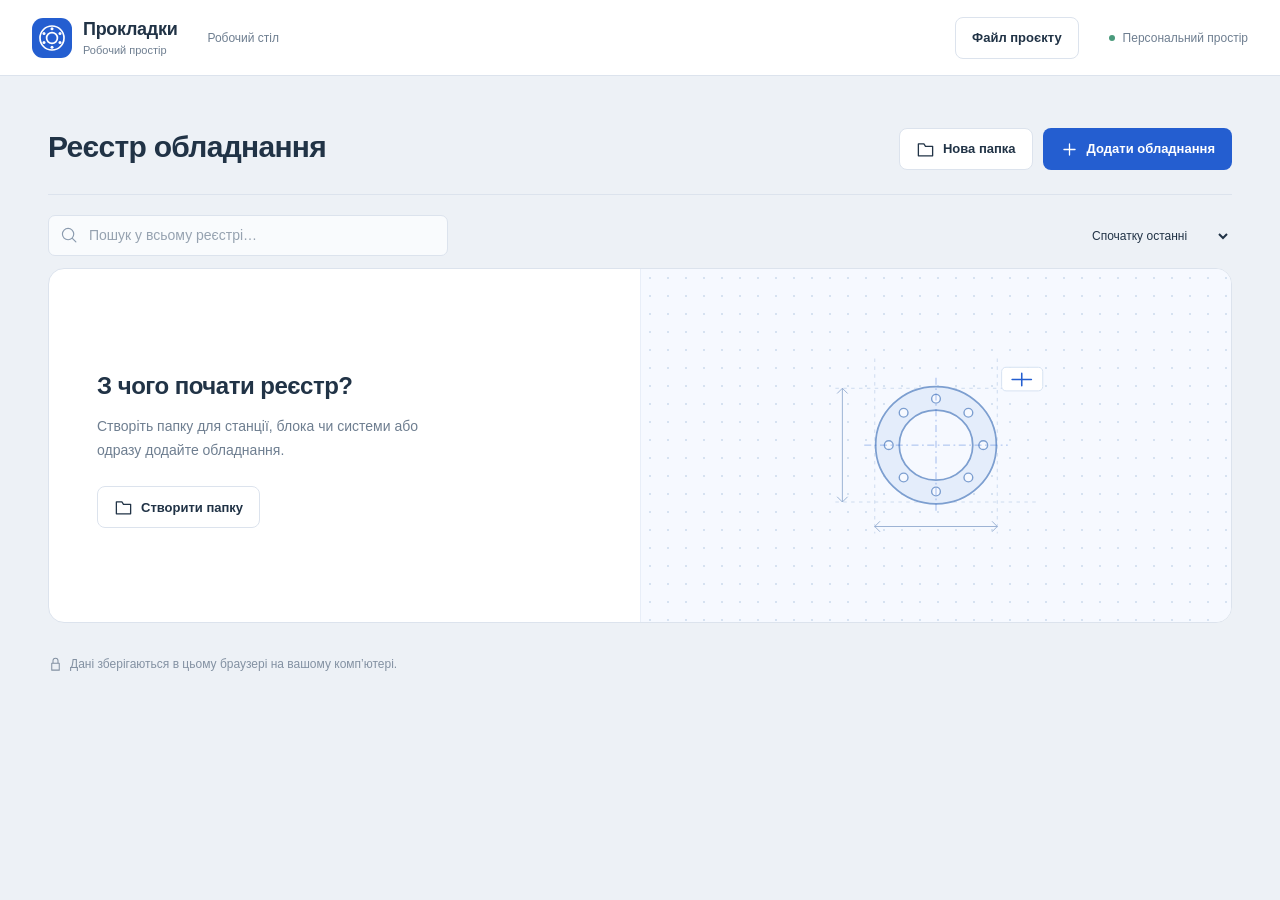
==== commit 6dc45e34: "Support four fastener arrangements in flange sections, calculations and Excel export" ====
--- a/index.html
+++ b/index.html
@@ -9,7 +9,6 @@
   <link rel="icon" href="data:image/svg+xml,%3Csvg xmlns='http://www.w3.org/2000/svg' viewBox='0 0 40 40'%3E%3Crect width='40' height='40' rx='10' fill='%23245ed0'/%3E%3Ccircle cx='20' cy='20' r='12' fill='none' stroke='white' stroke-width='2'/%3E%3Ccircle cx='20' cy='20' r='5' fill='none' stroke='white' stroke-width='2'/%3E%3C/svg%3E">
   <link rel="stylesheet" href="styles.css">
   <script src="data.js" defer></script>
-  <script src="standards.js" defer></script>
   <script src="standards.bundle.js" defer></script>
   <script src="core.js" defer></script>
   <script src="calculations.js" defer></script>
--- a/styles.css
+++ b/styles.css
@@ -7,16 +7,13 @@
 .results{overflow:auto;padding:26px 32px 40px;scrollbar-width:thin;min-width:0}.results-title{display:flex;align-items:center;justify-content:space-between;gap:16px;margin:0 0 18px}.results-title h2{font-size:18px}.outline-badge{font-size:10px;padding:4px 8px;border:1px solid #d3deee;border-radius:4px;color:#7287a3;white-space:nowrap}.calculation-notice{display:flex;align-items:flex-start;gap:10px;color:#6b7f9c;font-size:12px;line-height:1.65;margin-bottom:22px}.calculation-notice svg{width:17px;height:17px;flex-shrink:0;margin-top:2px;color:#7495c2}.assembly-panel{background:#fff;border:1px solid var(--line);border-radius:10px;margin-bottom:22px;overflow:hidden}.assembly-caption{display:flex;align-items:center;justify-content:space-between;padding:13px 18px;border-bottom:1px solid #edf1f7;font-size:11px;color:#6f839e}.assembly-caption strong{color:#526a88;font-size:11px;font-weight:600}.assembly-caption span{font-size:10px}.assembly-drawing{display:flex;align-items:center;min-height:115px;padding:18px 22px;gap:22px;background-image:radial-gradient(#e1e8f2 .7px,transparent .7px);background-size:12px 12px}.stack-visual{position:relative;display:flex;align-items:center;justify-content:center;gap:4px;padding:12px 20px;min-width:210px}.stack-visual::before{content:'';height:9px;border:1px solid #8ea2bf;background:#e9eef6;position:absolute;left:0;right:0;top:calc(50% - 4px);border-radius:3px}.stack-piece{position:relative;z-index:1;display:flex;align-items:center;justify-content:center;width:34px;height:72px;background:#d6e2f2;border:1px solid #8ca8cf;border-radius:3px;font-size:10px;color:#5e7caa}.stack-piece.gasket{width:7px;height:62px;background:#4480e8;border-color:#2a63c7;color:transparent;border-radius:1px}.stack-piece.nut{width:19px;height:29px;background:#aebfd4;border-color:#8099b8}.stack-piece.washer{width:6px;height:43px;background:#e5b360;border-color:#cc9b45;border-radius:1px}.stack-piece.extra{width:12px;height:61px;background:#d5e9e4;border-color:#8cb6aa;border-radius:1px}.assembly-legend{display:flex;gap:9px 16px;flex-wrap:wrap;font-size:10px;color:#7b8da4}.assembly-legend>span{display:flex;align-items:center;gap:6px}.legend-dot{width:7px;height:7px;border-radius:2px;background:#b5c9e4}.legend-dot.gasket{background:#4480e8}.legend-dot.washer{background:#e5b360}.legend-dot.extra{background:#a4cdc1}.calc-block{background:#fff;border:1px solid var(--line);border-radius:9px;margin-bottom:14px;overflow:hidden}.calc-block>summary{list-style:none;display:flex;align-items:center;gap:10px;padding:16px 18px;cursor:pointer;font-size:13px;font-weight:600;line-height:1.5}.calc-block>summary::-webkit-details-marker{display:none}.calc-block>summary svg{width:15px;height:15px;color:#8a9cb4;transition:transform .15s}.calc-block[open]>summary{border-bottom:1px solid #edf1f7}.calc-block[open]>summary svg{transform:rotate(90deg)}.calc-block>summary small{margin-left:auto;flex-shrink:0;color:#99a8bb;font-size:10px;font-weight:400}.result-table{width:100%;border-collapse:collapse;font-size:12px}.result-table th{text-align:left;font-size:10px;font-weight:400;color:#8494aa;padding:10px 18px;background:#fafbfd}.result-table th:not(:first-child),.result-table td:not(:first-child){width:90px;text-align:right}.result-table td{padding:11px 18px;color:#63758e;border-top:1px solid #f1f4f8}.result-table td:first-child{line-height:1.6}.result-table td:not(:first-child){color:#b1bdcc;font-size:14px}.result-table td>span{font-size:10px;color:#96a5b8;margin-left:3px}.calc-footer{padding:13px 18px;font-size:11px;color:#8494aa;background:#fafbfd;line-height:1.6}.results-end{display:flex;gap:8px;align-items:center;margin-top:25px;font-size:11px;color:#8a9bb1}.results-end svg{width:14px;height:14px}
 .dialog{border:1px solid #e0e7f1;padding:0;border-radius:15px;background:#fff;box-shadow:0 24px 80px #18314f30;color:var(--ink);max-height:90vh;overflow:auto}.dialog::backdrop{background:#18314f66;backdrop-filter:blur(3px)}.edit-dialog{width:440px;max-width:calc(100vw - 32px)}.dialog-header{display:flex;align-items:flex-start;justify-content:space-between;gap:15px;padding:25px 26px 17px}.dialog-header h2{font-size:21px;letter-spacing:-.4px;line-height:1.4}.dialog-header p{font-size:12px;color:var(--muted);margin-top:6px;line-height:1.6}.dialog-body{padding:4px 26px 24px}.dialog-footer{display:flex;justify-content:flex-end;align-items:center;gap:9px;border-top:1px solid var(--line);padding:16px 26px;background:#fafbfd}.dialog-error{font-size:12px;color:#b13d42;margin:12px 0 0}.delete-description{color:var(--muted);line-height:1.7;overflow-wrap:anywhere}.material-dialog{width:850px;max-width:calc(100vw - 32px)}.material-dialog .dialog-header{padding-bottom:22px;border-bottom:1px solid var(--line)}.material-dialog-body{display:grid;grid-template-columns:300px 1fr;min-height:320px}.material-controls{padding:23px;background:#f8fafd;border-right:1px solid var(--line)}.material-controls .search{margin-bottom:20px}.material-controls .search input{background:#fff;font-size:12px;padding-left:34px}.material-controls .search svg{left:10px}.material-controls select{font-size:12px}.recent-label{font-size:10px;color:#8a99ac;margin-bottom:7px}.recent-chips{display:flex;gap:5px;flex-wrap:wrap;margin-bottom:18px}.recent-chip{border:1px solid #dbe4f1;border-radius:5px;padding:4px 7px;font-size:10px;background:#fff;color:#6c819e}.recent-chip:hover{border-color:#7fa4de;color:var(--blue)}.material-select-row{display:flex;align-items:center;gap:5px}.material-select-row select{flex:1;min-width:0}.favorite.active{color:#b47c26}.kp-picker{position:relative}.kp-trigger{width:100%;text-align:left;display:flex;align-items:flex-start;gap:8px;border:1px solid #cfd9e6;padding:10px 11px;border-radius:7px;background:#fff;font-size:12px;min-height:42px}.kp-trigger span{flex:1}.kp-trigger svg{width:15px;height:15px;margin-top:2px;color:#91a1b6}.kp-trigger strong{display:block;font-size:12px;font-weight:600}.kp-trigger small{display:block;font-size:10px;color:#768ba7;line-height:1.5;margin-top:4px}.kp-options{position:absolute;z-index:10;top:calc(100% + 6px);left:0;width:max(100%,350px);max-width:70vw;max-height:250px;overflow:auto;background:#fff;border:1px solid #cbd9ed;border-radius:8px;padding:5px;box-shadow:0 10px 30px #1e3d6220}.kp-option{width:100%;display:block;text-align:left;padding:9px 11px;border-radius:5px}.kp-option:hover,.kp-option:focus-visible,.kp-option[aria-selected="true"]{background:var(--blue-soft);outline-offset:-2px}.kp-option strong{display:block;font-size:12px;font-weight:600;color:#526e94}.kp-option small{display:block;margin-top:4px;font-size:11px;color:#7e8fa7;white-space:normal;line-height:1.5}.material-preview{padding:24px 26px}.material-preview h3{font-size:19px;margin-bottom:6px;overflow-wrap:anywhere}.material-description{font-size:12px;line-height:1.7;color:var(--muted);margin-bottom:24px;overflow-wrap:anywhere}.material-properties{border-collapse:collapse;width:100%;font-size:12px}.material-properties th{text-align:left;font-weight:400;font-size:10px;color:#8a9ab0;border-bottom:1px solid var(--line);padding:9px 5px}.material-properties th:not(:first-child),.material-properties td:not(:first-child){text-align:right}.material-properties td{border-bottom:1px solid #edf1f7;padding:11px 5px;vertical-align:top}.material-properties td:first-child span{font-size:10px;color:#8a9bb1;display:block}.material-properties td small{display:block;font-size:9px;color:#8c9eb6;margin-top:4px}.temperature-note{font-size:10px;line-height:1.7;color:#8a9bb1;margin-top:17px}.material-empty{color:var(--muted);font-size:12px;padding:45px 0}.toast{position:fixed;left:50%;bottom:24px;transform:translateX(-50%);background:#253d59;color:#fff;border:1px solid #3e5877;border-radius:9px;box-shadow:0 8px 25px #11263e25;padding:12px 20px;font-size:12px;z-index:100;max-width:calc(100vw - 32px)}
 .material-card small.material-warning{color:#98671e;margin-top:6px}.result-table td>span{margin-left:0}.geometry-table td:not(:first-child){color:var(--ink);font-size:12px;font-variant-numeric:tabular-nums;white-space:nowrap;width:150px}.geometry-table th:not(:first-child){width:150px}.compliance-table td:not(:first-child){color:var(--ink);font-size:12px;font-variant-numeric:tabular-nums;white-space:nowrap}.compliance-table tr:last-child td{font-weight:600;background:#f4f7fd}.calc-footer details{margin:9px 0}.calc-footer summary{cursor:pointer}
-@media(min-width:1600px){.editor-body{grid-template-columns:410px minmax(0,1fr)}.results{padding:30px 48px}.section-body{padding-left:26px;padding-right:26px}.settings-section>summary{padding-left:26px;padding-right:26px}}
-@media(max-width:1150px){.desktop{padding:35px 30px}.app-header{padding:0 24px;gap:24px}.editor-body{grid-template-columns:340px minmax(0,1fr)}.results{padding:24px}.node-topbar{padding:16px 22px}.torque-bar{gap:18px}.torque-item+.torque-item{padding-left:18px}.torque-value{font-size:11px}.torque-label{font-size:10px}.node-title h1{font-size:18px}.node-table-head,.node-row{grid-template-columns:minmax(240px,1.5fr) minmax(110px,0.7fr) minmax(300px,2fr) 90px;gap:14px;padding-left:20px;padding-right:20px}.node-date{display:none}.node-table-head>:nth-child(4){display:none}.assembly-drawing{gap:10px;padding:14px}.stack-visual{min-width:190px;padding:10px}.assembly-legend{gap:7px;font-size:9px}.result-table th,.result-table td{padding-left:14px;padding-right:14px}.result-table th:not(:first-child),.result-table td:not(:first-child){width:66px}.breadcrumbs button{max-width:180px}.breadcrumbs .current{max-width:180px}}
-@media(max-width:900px){.header-status{display:none}.editor-body{grid-template-columns:310px minmax(0,1fr)}.settings-section>summary{padding:15px 16px}.section-body{padding:14px 16px 20px}.results{padding:20px 18px}.assembly-drawing{flex-direction:column;align-items:flex-start;gap:10px;padding:15px 18px}.assembly-legend{font-size:10px}.node-title .file-icon{display:none}.node-title h1{max-width:260px}.node-title p{max-width:240px;overflow:hidden;white-space:nowrap;text-overflow:ellipsis}.node-topbar{gap:16px}.torque-value{max-width:110px;font-size:10px}.torque-item+.torque-item{padding-left:14px}.torque-bar{gap:14px}.calc-block>summary{padding:14px;font-size:12px}.calc-block>summary small{display:none}.results-title h2{font-size:16px}.result-table{font-size:11px}.result-table th:not(:first-child),.result-table td:not(:first-child){width:50px;padding-left:8px;padding-right:11px}.empty-copy{padding:40px 25px}.empty-illustration svg{width:230px}.material-dialog-body{grid-template-columns:280px 1fr}}
-@media(max-width:680px){.app-header{height:66px;padding:0 18px;gap:18px}.brand{font-size:16px}.brand-mark{width:34px;height:34px}.brand small{font-size:10px}.breadcrumbs{font-size:10px;gap:5px;justify-content:flex-end}.breadcrumbs button{max-width:110px}.breadcrumbs button:first-child,.breadcrumbs>.root-chevron{display:none}.breadcrumbs .current{max-width:110px}.desktop{padding:28px 20px;min-height:calc(100vh - 66px)}h1{font-size:26px}.page-heading{gap:15px;flex-direction:column;margin-bottom:26px}.page-heading p{font-size:12px}.page-heading>.button{width:100%}.toolbar{gap:10px;align-items:flex-start}.toolbar-right{flex-shrink:0}.toolbar select{width:125px;font-size:10px;padding-left:0;padding-right:16px}.toolbar .item-count{display:none}.equipment-grid{grid-template-columns:1fr 1fr;gap:12px}.equipment-open{padding:20px 17px 16px}.equipment-card h2{font-size:15px}.equipment-card-footer{padding:9px 12px;flex-wrap:wrap;gap:5px}.equipment-card-footer>span{font-size:10px}.equipment-card-footer .card-actions{margin-left:auto}.folder-art{width:54px;height:42px;margin-bottom:20px}.create-card{min-height:220px;font-size:11px}.empty-workspace{grid-template-columns:1fr}.empty-copy{padding:34px 28px}.empty-copy h2{font-size:23px}.empty-illustration{border-left:0;border-top:1px solid #e8eef8;min-height:180px}.empty-illustration svg{height:170px;width:220px}.folder-heading{gap:15px}.folder-heading .folder-art{width:48px}.folder-description{font-size:11px}.node-table-head{display:none}.node-row{grid-template-columns:1fr auto;padding:18px 16px;gap:13px}.node-row>.node-kind{grid-column:1;grid-row:2;padding-left:48px;font-size:10px}.node-row>.node-torque-cell,.node-row>.mini-progress{grid-column:1;grid-row:3;padding-left:48px;margin-top:0;width:100%}.node-row>.card-actions{grid-column:2;grid-row:1/4;flex-direction:column}.node-open strong{font-size:13px}.editor{height:auto;min-height:calc(100vh - 66px)}.node-topbar{position:sticky;top:0;z-index:4;align-items:flex-start;flex-direction:column;gap:13px;padding:14px 18px}.node-title{width:100%}.node-title h1{font-size:18px;max-width:none}.node-title p{max-width:none}.node-title>button{width:24px;margin-left:-5px}.torque-bar{width:100%;padding-top:11px;border-top:1px solid #edf1f6;justify-content:space-between;gap:12px}.torque-item{flex:1}.torque-item+.torque-item{padding-left:20px}.torque-value{max-width:none;font-size:11px}.torque-label{font-size:10px}.torque-value::before{font-size:20px}.editor-body{display:flex;flex-direction:column;overflow:visible}.settings{border-right:0;overflow:visible}.settings-heading{padding:17px 20px}.settings-section>summary{padding:16px 20px}.section-body{padding:15px 20px 22px}.settings-bottom{display:none}.results{overflow:visible;padding:25px 20px 35px}.material-dialog{max-width:calc(100vw - 20px);max-height:92vh}.material-dialog-body{grid-template-columns:1fr;max-height:62vh;overflow:auto}.material-controls{padding:20px;border-right:0;border-bottom:1px solid var(--line)}.material-controls .search{max-width:none}.material-preview{padding:22px 20px}.dialog-header{padding:22px 20px 16px}.dialog-header h2{font-size:19px}.dialog-body{padding-left:20px;padding-right:20px}.dialog-footer{padding:14px 20px}.material-dialog .dialog-header{padding-bottom:16px}.kp-options{width:100%;max-width:none;max-height:220px}.recent-chips{margin-bottom:14px}.outline-badge{font-size:9px}.assembly-drawing{flex-direction:row;flex-wrap:wrap}.assembly-legend{font-size:10px}}
+@media(min-width:1600px){.editor-body{grid-template-columns:210px 520px minmax(0,1fr)}.results{padding:30px 48px}.section-body{padding-left:26px;padding-right:26px}.settings-section>summary{padding-left:26px;padding-right:26px}}
+@media(max-width:1150px){.desktop{padding:35px 30px}.app-header{padding:0 24px;gap:24px}.results{padding:24px}.node-topbar{padding:16px 22px}.torque-bar{gap:18px}.torque-item+.torque-item{padding-left:18px}.torque-value{font-size:11px}.torque-label{font-size:10px}.node-title h1{font-size:18px}.node-table-head,.node-row{grid-template-columns:minmax(240px,1.5fr) minmax(110px,0.7fr) minmax(300px,2fr) 90px;gap:14px;padding-left:20px;padding-right:20px}.node-date{display:none}.node-table-head>:nth-child(4){display:none}.assembly-drawing{gap:10px;padding:14px}.stack-visual{min-width:190px;padding:10px}.assembly-legend{gap:7px;font-size:9px}.result-table th,.result-table td{padding-left:14px;padding-right:14px}.result-table th:not(:first-child),.result-table td:not(:first-child){width:66px}.breadcrumbs button{max-width:180px}.breadcrumbs .current{max-width:180px}}
+@media(max-width:900px){.header-status{display:none}.settings-section>summary{padding:15px 16px}.section-body{padding:14px 16px 20px}.results{padding:20px 18px}.assembly-drawing{flex-direction:column;align-items:flex-start;gap:10px;padding:15px 18px}.assembly-legend{font-size:10px}.node-title .file-icon{display:none}.node-title h1{max-width:260px}.node-title p{max-width:240px;overflow:hidden;white-space:nowrap;text-overflow:ellipsis}.node-topbar{gap:16px}.torque-value{max-width:110px;font-size:10px}.torque-item+.torque-item{padding-left:14px}.torque-bar{gap:14px}.calc-block>summary{padding:14px;font-size:12px}.calc-block>summary small{display:none}.results-title h2{font-size:16px}.result-table{font-size:11px}.result-table th:not(:first-child),.result-table td:not(:first-child){width:50px;padding-left:8px;padding-right:11px}.empty-copy{padding:40px 25px}.empty-illustration svg{width:230px}.material-dialog-body{grid-template-columns:280px 1fr}}
 .torque-value.calculated{font-size:18px;font-variant-numeric:tabular-nums;color:var(--ink)}.torque-value.calculated::before{content:none}.checks-table td:not(:first-child){min-width:130px;color:var(--ink);font-size:12px;vertical-align:top}.checks-table td small{display:block;margin-top:6px;font-size:10px;color:var(--muted);font-variant-numeric:tabular-nums}.check-result{font-size:11px;font-weight:600}.check-result.passed{color:#277351}.check-result.failed{color:#b13d42}.check-result.pending{color:#8494aa}
-@media(max-width:680px){.checks-table td:not(:first-child){min-width:0;width:30%}.checks-table td:first-child{width:40%}.checks-table td small{overflow-wrap:anywhere}}
 @media(prefers-reduced-motion:reduce){*,*::before,*::after{transition:none!important;scroll-behavior:auto!important}}
 /* Project files use the same compact dialogs as the questionnaire. */
 .file-body{display:grid;gap:18px}.file-body p{margin:0;color:var(--muted);line-height:1.6}.file-body hr{width:100%;border:0;border-top:1px solid var(--line,#e1e7ef)}.file-body .field{display:grid;gap:10px}.file-body input[type=file]{max-width:100%;font:inherit;font-size:12px}.import-summary{padding:14px;background:#f2f5fa;border-radius:8px;max-height:200px;overflow:auto}.import-summary ul{margin:10px 0 0;padding-left:20px;line-height:1.7}.import-choice{display:flex;align-items:start;gap:10px;margin:16px 0;cursor:pointer}.import-choice small{display:block;color:var(--muted);line-height:1.5;margin-top:5px}.heading-actions{display:flex;gap:10px;flex-wrap:wrap}.file-warning{padding:12px;background:#fff5df;border:1px solid #efdaaa;border-radius:8px;color:#795719!important;font-size:12px}.export-nodes{display:grid;gap:14px}.export-node{border:1px solid var(--line,#e1e7ef);border-radius:8px;padding:14px}.export-node h3{margin:0 0 10px;font-size:14px}.export-node small{display:block;color:var(--muted);line-height:1.5}.project-file-button{white-space:nowrap}
-@media(max-width:680px){.app-header{flex-wrap:wrap}.project-file-button{margin-left:auto}.header-status{width:100%;justify-content:flex-end}.heading-actions .button{font-size:12px}}
 .input-validation{margin:0 18px 12px;padding:11px 12px;border:1px solid #edb9bc;background:#fff2f2;border-radius:8px;color:#9b3038;font-size:12px;line-height:1.5}.input-validation[hidden]{display:none}.input-validation button{display:block;margin-top:4px;padding:0;border:0;background:none;color:inherit;font:inherit;text-decoration:underline;cursor:pointer}.field select[aria-invalid=true],.field input[aria-invalid=true]{border-color:#c44d59;background:#fff7f7}.field-error{line-height:1.5;overflow-wrap:anywhere}
 .register .page-heading { align-items: center; margin-bottom: 24px; }
 .register .page-heading > div:first-child { min-width: 0; overflow-wrap: anywhere; }
@@ -45,10 +42,13 @@
 .export-diagnostics { margin-top: 10px; font-size: 12px; }
 .export-diagnostics summary { cursor: pointer; }
 /* Step-by-step node editor with a live component drawing. */
-.editor-body{grid-template-columns:178px minmax(320px,365px) minmax(0,1fr)}
+.editor-body{grid-template-columns:190px minmax(380px,480px) minmax(0,1fr)}
 .node-steps{display:flex;flex-direction:column;gap:4px;overflow:auto;background:#f0f5f5;padding:16px 9px;border-right:1px solid var(--line)}
-.node-steps button{display:flex;gap:9px;text-align:left;padding:12px 9px;border-radius:6px;font-size:12px;line-height:1.4}
-.node-steps button span{color:#6c8190}
+.node-steps button{position:relative;display:flex;align-items:center;gap:8px;text-align:left;padding:12px 10px;border-radius:6px;font-size:12px;line-height:1.4}
+.node-steps button span:first-child{color:#6c8190;min-width:14px}
+.step-badge{display:inline-flex;align-items:center;justify-content:center;width:16px;height:16px;border-radius:50%;font-size:11px;font-weight:600;margin-left:auto;line-height:1;flex-shrink:0}
+.step-badge.done{background:#dafbe1;color:#1a7f37}
+.step-badge.pending{background:#fff8c5;color:#9a6700}
 .node-steps button[aria-current="step"]{color:#006d73;background:#fff;box-shadow:inset 3px 0 #006d73;font-weight:600}
 .editor-body .settings-section>summary{pointer-events:none;background:#fff;color:var(--ink);font-size:19px;padding:20px 20px 12px}
 .editor-body .settings-section>summary>.icon,.editor-body .section-chevron{display:none}
@@ -70,17 +70,38 @@
 .component-scene>.plate{width:min(100cqw,calc(100cqh * 450 / 510));height:min(100cqh,calc(100cqw * 510 / 450));aspect-ratio:450/510}
 .preview-empty{max-width:46ch;padding:28px;color:#536d78;line-height:1.8;text-align:center}
 .preview-metrics{width:min(100%,650px);padding:22px;color:#354f5c}
+.preview-metrics.preview-metrics-wide{width:min(94%,860px)}
 .preview-metrics h3{font-size:19px;margin:14px 0}
 .preview-metrics dl{display:grid;grid-template-columns:1fr auto;gap:12px 20px;margin:0 0 28px;padding:18px;background:#edf3f2;border-radius:7px}
 .preview-metrics dt{font-size:13px}.preview-metrics dd{margin:0;text-align:right;font-weight:600;overflow-wrap:anywhere}
+.preview-case-grid{display:grid;grid-template-columns:1fr 1fr;gap:18px;margin:16px 0 28px}
+.preview-case-card{display:flex;flex-direction:column;background:#edf3f2;border-radius:8px;padding:18px 20px;border:1px solid #dce6e5}
+.preview-case-card .case-title{margin-bottom:14px;font-size:13px;font-weight:700}
+.preview-case-list{display:flex!important;flex-direction:column;gap:12px;margin:0!important;padding:0!important;background:transparent!important;border-radius:0!important}
+.preview-case-row{display:flex;justify-content:space-between;align-items:flex-start;gap:14px;font-size:12px;padding:3px 0}
+.preview-case-row dt{font-size:12px;color:#5a727d;margin:0;line-height:1.45}
+.preview-case-row dd{margin:0;text-align:right;font-weight:600;color:#203946;overflow-wrap:anywhere;line-height:1.45}
 .component-scene>.assembly-passport{width:min(94%,820px);margin:auto;flex-shrink:0}
-.assembly-passport{background:#f7faf9;color:#2b434f}
-.assembly-passport .assembly-caption{background:#fff}
-.assembly-scroll{overflow-x:auto;padding:10px 14px}
-.assembly-scroll svg{display:block;max-width:none;height:auto;min-width:0;margin:auto}
+.assembly-passport{display:grid;grid-template-columns:minmax(0,1.6fr) minmax(128px,1fr);background:#f7faf9;color:#2b434f}
+.assembly-passport .assembly-caption{grid-column:1/-1;background:#fff}
+.assembly-scroll{display:grid;place-items:center;padding:12px;min-width:0;background:#f7faf9}
+.assembly-scroll svg{display:block;width:100%;height:clamp(310px,60vh,610px)}
 .assembly-scroll .assembly-fastener :is(path,line){vector-effect:non-scaling-stroke}
-.assembly-key{margin:0;padding:14px 18px 18px 44px;display:grid;grid-template-columns:repeat(auto-fit,minmax(min(185px,100%),1fr));gap:8px 30px;border-top:1px solid #d9e2e4;background:white;font-size:12px}
+.assembly-key{margin:0;padding:22px 16px 22px 34px;display:grid;align-content:center;gap:14px;border-left:1px solid #d9e2e4;background:white;font-size:12px}
 .assembly-key li{padding-left:2px;overflow-wrap:anywhere}
 .assembly-key li::marker{color:#006d73;font-weight:700}
 .assembly-key small{display:block;color:#526872;line-height:1.45}
 .show-calculation>#results{grid-column:2/-1}
+@media print{
+  @page{size:A4 portrait;margin:12mm 15mm}
+  html,body,.app-shell,.editor-body,.workspace-main,.editor,.results,#results{height:auto!important;min-height:0!important;overflow:visible!important;display:block!important;background:#fff!important;color:#000!important}
+  .app-header,.node-steps,.step-controls,.breadcrumbs,.action-bar,.toolbar,.node-topbar .icon-button,.link-button,.material-dialog,.file-dialog,#component-preview,.settings{display:none!important}
+  .node-topbar{border-bottom:2px solid #000!important;padding:0 0 10px 0!important;margin-bottom:15px!important}
+  .results,#results{padding:0!important;display:block!important}
+  .calc-block{break-inside:avoid;page-break-inside:avoid;margin-bottom:15px!important;border:1px solid #ccc!important}
+  .calc-block:not([open])> :not(summary){display:block!important}
+  .calc-block summary{cursor:default!important}
+  .calc-block summary svg{display:none!important}
+  .result-table,.checks-table,.assembly-panel{break-inside:avoid;page-break-inside:avoid;width:100%!important}
+  .result-table th,.result-table td{color:#000!important;border-color:#ddd!important}
+}
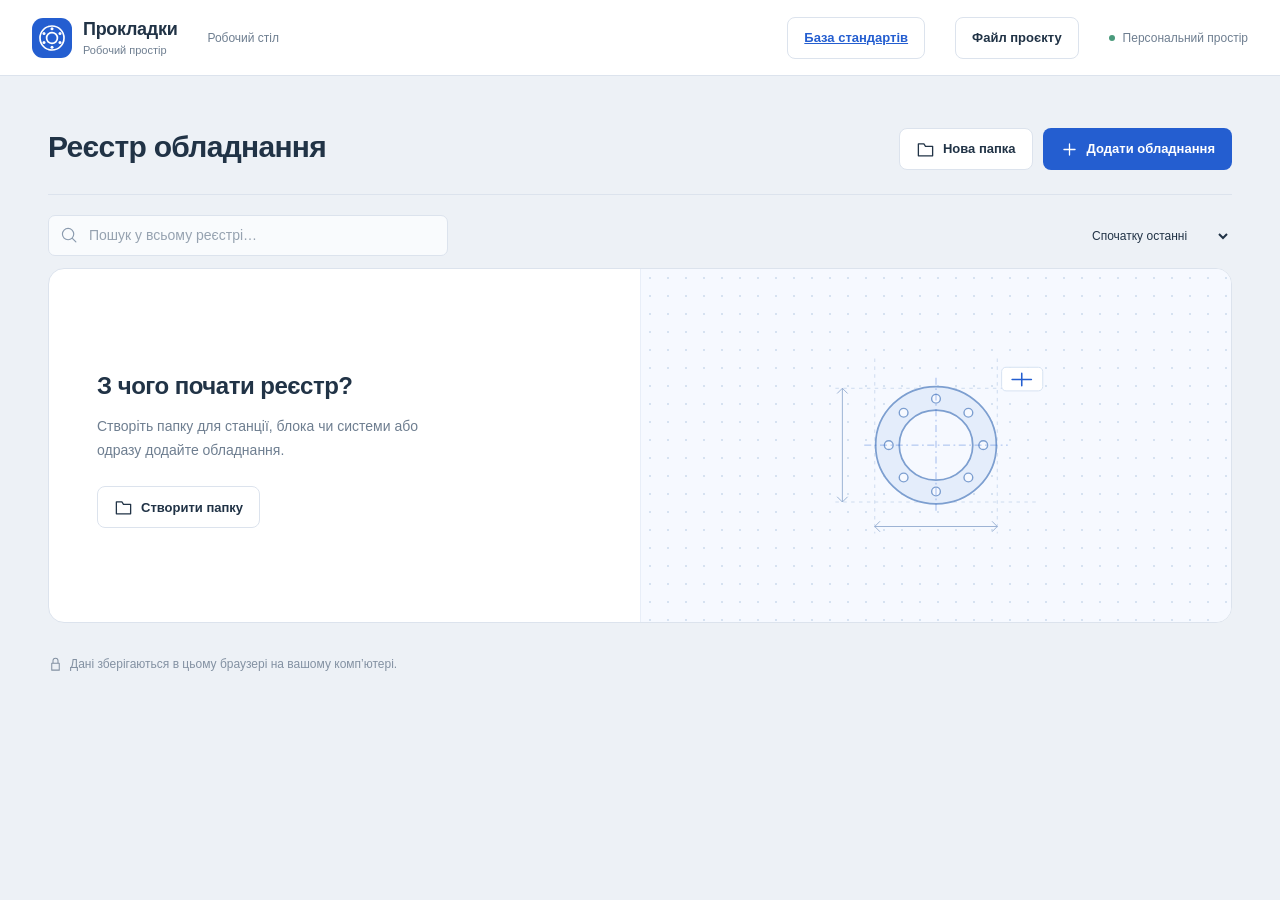
==== commit b766af55: "feat(standards-base): complete end-to-end verification and link knowledge base from main workspace" ====
--- a/index.html
+++ b/index.html
@@ -27,6 +27,7 @@
       <span>Прокладки<small>Робочий простір</small></span>
     </button>
     <nav id="breadcrumbs" class="breadcrumbs" aria-label="Навігація"></nav>
+    <a href="standards-base/index.html" class="button secondary" title="Перейти до Бази знань нормативних стандартів">База стандартів</a>
     <button class="button secondary project-file-button" data-action="project-file">Файл проєкту</button>
     <div class="header-status"><span class="status-dot"></span><span id="save-status" role="status">Персональний простір</span></div>
   </header>
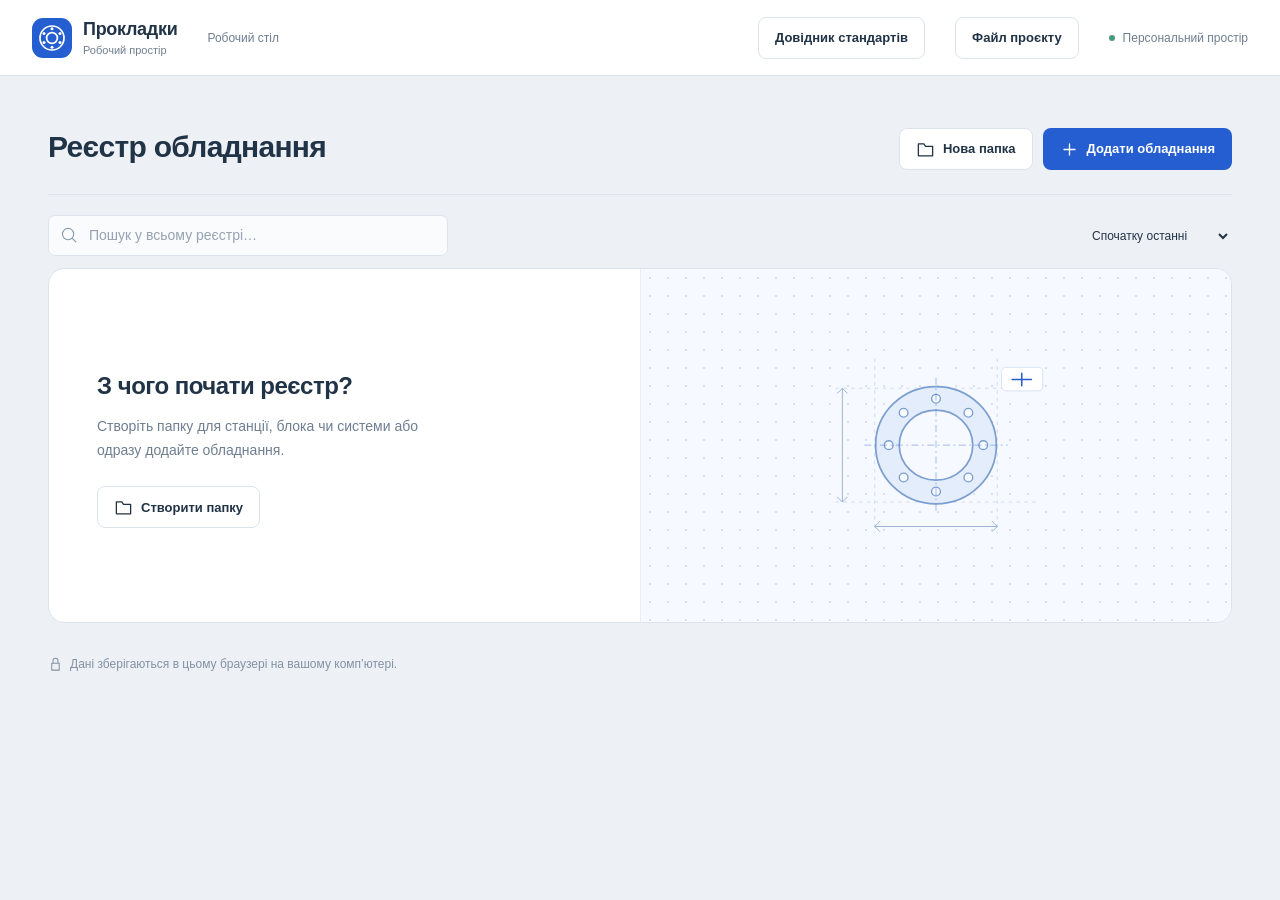
==== commit dd9482eb: "feat: integrate the standards reference in the workspace" ====
--- a/index.html
+++ b/index.html
@@ -8,15 +8,25 @@
   <title>Прокладки — робочий простір</title>
   <link rel="icon" href="data:image/svg+xml,%3Csvg xmlns='http://www.w3.org/2000/svg' viewBox='0 0 40 40'%3E%3Crect width='40' height='40' rx='10' fill='%23245ed0'/%3E%3Ccircle cx='20' cy='20' r='12' fill='none' stroke='white' stroke-width='2'/%3E%3Ccircle cx='20' cy='20' r='5' fill='none' stroke='white' stroke-width='2'/%3E%3C/svg%3E">
   <link rel="stylesheet" href="styles.css">
+  <link rel="stylesheet" href="flange-picker.css">
+  <link rel="stylesheet" href="standards-base/styles.css">
   <script src="data.js" defer></script>
   <script src="standards.bundle.js" defer></script>
   <script src="core.js" defer></script>
   <script src="calculations.js" defer></script>
   <script src="project.js" defer></script>
-  <script src="excel-template.bundle.js" defer></script>
   <script src="excel-export.js" defer></script>
   <script src="component-imported-styles.js" defer></script>
   <script src="component-visuals.js" defer></script>
+  <script src="flange-catalog.bundle.js" defer></script>
+  <script src="flange-finder.js" defer></script>
+  <script src="flange-picker-drawing.js" defer></script>
+  <script src="flange-picker.js" defer></script>
+  <script src="standards-base/src/catalog-adapter.js" defer></script>
+  <script src="standards-base/src/flange-reference.js" defer></script>
+  <script src="standards-base/src/drawing-templates.js" defer></script>
+  <script src="standards-base/src/drawing-engine.js" defer></script>
+  <script src="standards-base/src/app.js" defer></script>
   <script src="app.js" defer></script>
 </head>
 <body>
@@ -27,14 +37,19 @@
       <span>Прокладки<small>Робочий простір</small></span>
     </button>
     <nav id="breadcrumbs" class="breadcrumbs" aria-label="Навігація"></nav>
-    <a href="standards-base/index.html" class="button secondary" title="Перейти до Бази знань нормативних стандартів">База стандартів</a>
+    <button type="button" class="button secondary standards-reference-entry" data-action="open-standards">Довідник стандартів</button>
     <button class="button secondary project-file-button" data-action="project-file">Файл проєкту</button>
     <div class="header-status"><span class="status-dot"></span><span id="save-status" role="status">Персональний простір</span></div>
   </header>
+  <div id="storage-warning-banner" class="storage-warning-banner" role="alert" hidden>
+    <span>⚠️ Сховище браузера переповнене або недоступне. Зміни зберігаються лише в оперативній пам’яті!</span>
+    <button type="button" class="button small" data-action="save-project">Завантажити JSON проєкту</button>
+  </div>
   <main id="main" tabindex="-1"></main>
   <dialog id="edit-dialog" class="dialog edit-dialog" aria-labelledby="edit-title"></dialog>
   <dialog id="material-dialog" class="dialog material-dialog" aria-labelledby="material-title"></dialog>
   <dialog id="file-dialog" class="dialog edit-dialog" aria-labelledby="file-title"></dialog>
+  <dialog id="flange-picker-dialog" class="dialog flange-picker" aria-labelledby="flange-picker-title"></dialog>
   <div id="toast" class="toast" role="status" hidden></div>
   <noscript>Для роботи опитувальника потрібно увімкнути JavaScript.</noscript>
 </body>
--- a/styles.css
+++ b/styles.css
@@ -3,7 +3,7 @@
 .app-header{height:76px;display:flex;align-items:center;gap:30px;padding:0 32px;border-bottom:1px solid var(--line);background:#fff;position:relative;z-index:5}.brand{display:flex;align-items:center;gap:11px;text-align:left;padding:0;flex-shrink:0;font-size:18px;font-weight:650;letter-spacing:-.3px}.brand-mark{width:40px;height:40px}.brand small{display:block;font-size:11px;letter-spacing:0;color:var(--muted);font-weight:400;margin-top:-1px}.breadcrumbs{display:flex;align-items:center;gap:9px;min-width:0;flex:1;color:var(--muted);font-size:12px}.breadcrumbs button{padding:5px 0;max-width:230px;overflow:hidden;text-overflow:ellipsis;white-space:nowrap}.breadcrumbs button:hover{color:var(--blue)}.breadcrumbs .current{color:var(--ink);max-width:240px;overflow:hidden;text-overflow:ellipsis;white-space:nowrap}.breadcrumbs svg{width:13px;height:13px;flex-shrink:0}.header-status{display:flex;align-items:center;gap:8px;color:var(--muted);font-size:12px;white-space:nowrap}.status-dot{width:6px;height:6px;border-radius:50%;background:#4a9a7c}.header-status.error{color:#b13d42}.header-status.error .status-dot{background:#b13d42}.button{display:inline-flex;align-items:center;justify-content:center;gap:8px;padding:10px 16px;min-height:42px;border-radius:8px;font-weight:600;font-size:13px;border:1px solid transparent;white-space:nowrap}.button.primary{background:var(--blue);color:#fff}.button.primary:hover{background:#174eb9}.button.secondary{background:#fff;border-color:var(--line)}.button.secondary:hover{border-color:#a9bedb;background:#f8faff}.button.quiet{color:var(--muted);padding:8px 10px;min-height:36px}.button.quiet:hover{color:var(--blue);background:var(--blue-soft)}.button.danger{background:#b63e46;color:#fff}.icon-button{width:34px;height:34px;display:inline-flex;align-items:center;justify-content:center;border-radius:7px;color:var(--muted);flex-shrink:0}.icon-button:hover{background:var(--blue-soft);color:var(--blue)}.icon-button.danger:hover{color:#b63e46;background:#fff0f0}.back-button{display:flex;align-items:center;gap:7px;color:var(--muted);font-size:12px;padding:0;margin-bottom:25px}.back-button:hover{color:var(--blue)}
 .desktop{max-width:1440px;margin:auto;padding:48px 48px 32px;min-height:calc(100vh - 76px)}.page-heading{display:flex;align-items:flex-start;justify-content:space-between;gap:24px;margin-bottom:32px}.page-heading p{color:var(--muted);margin-top:9px;font-size:14px}.page-heading .button{margin-top:4px}.toolbar{display:flex;gap:16px;align-items:center;justify-content:space-between;margin:0 0 24px}.search{position:relative;max-width:360px;width:100%}.search svg{position:absolute;left:13px;top:12px;width:17px;height:17px;color:#8a9aae}.search input{padding-left:40px;background:#f9fbfd;border-color:var(--line)}.toolbar-right{display:flex;align-items:center;gap:14px;font-size:12px;color:var(--muted)}.toolbar select{font-size:12px;min-height:38px;max-width:190px;background:transparent;border-color:transparent;padding-left:5px}.item-count{white-space:nowrap}.equipment-grid{display:grid;grid-template-columns:repeat(auto-fill,minmax(255px,1fr));gap:20px}.equipment-card{background:#fff;border:1px solid var(--line);border-radius:12px;overflow:hidden;position:relative;transition:border-color .15s,transform .15s}.equipment-card:hover{border-color:#9bb6e5;transform:translateY(-2px)}.equipment-open{padding:26px 24px 21px;text-align:left;width:100%;display:block}.folder-art{width:68px;height:52px;margin-bottom:25px;display:block}.equipment-card h2{font-size:17px;line-height:1.4;overflow-wrap:anywhere}.equipment-card .designation{color:var(--muted);font-size:12px;margin-top:4px;min-height:18px}.equipment-card-footer{display:flex;align-items:center;justify-content:space-between;padding:11px 16px 11px 24px;border-top:1px solid #eff2f6;color:var(--muted);font-size:12px}.equipment-card-footer>span{display:flex;gap:7px;align-items:center}.equipment-card-footer svg{width:15px;height:15px}.card-actions{display:flex;gap:1px}.create-card{min-height:236px;border:1px dashed #b8c9df;border-radius:12px;display:flex;flex-direction:column;align-items:center;justify-content:center;gap:13px;color:#536c8d;background:#f3f6fb;font-weight:600;font-size:13px}.create-card:hover{background:var(--blue-soft);border-color:var(--blue);color:var(--blue)}.create-card>span{width:42px;height:42px;display:flex;align-items:center;justify-content:center;border:1px solid #c4d3e7;border-radius:50%;background:#fff}.empty-workspace{background:#fff;border:1px solid var(--line);border-radius:16px;display:grid;grid-template-columns:1fr 1fr;min-height:355px;overflow:hidden}.empty-copy{padding:62px 20px 55px 48px;align-self:center}.empty-copy h2{font-size:24px;line-height:1.3;letter-spacing:-.5px;max-width:330px}.empty-copy p{max-width:350px;margin:14px 0 24px;color:var(--muted);line-height:1.7}.empty-illustration{display:flex;align-items:center;justify-content:center;position:relative;background-color:#f6f9ff;background-image:radial-gradient(#d6e2f1 .8px,transparent .8px);background-size:18px 18px;border-left:1px solid #e8eef8}.empty-illustration svg{width:280px;height:240px}.workspace-footer{display:flex;align-items:center;gap:7px;margin-top:32px;font-size:12px;color:#8391a2}.workspace-footer svg{width:15px;height:15px}.no-results{text-align:center;padding:60px 20px;color:var(--muted);grid-column:1/-1}
 .folder-heading{display:flex;align-items:center;gap:20px;min-width:0}.folder-heading .folder-art{width:64px;height:50px;margin:0;flex-shrink:0}.folder-heading h1{overflow-wrap:anywhere}.folder-description{display:flex;gap:12px;color:var(--muted);font-size:13px;margin-top:9px;flex-wrap:wrap}.nodes-list{background:#fff;border:1px solid var(--line);border-radius:12px;overflow:hidden}.node-table-head,.node-row{display:grid;grid-template-columns:minmax(270px,1.8fr) minmax(120px,0.7fr) minmax(360px,2.4fr) 85px 90px;gap:18px;align-items:center;padding:14px 24px}.node-table-head{background:#f7f9fc;color:var(--muted);font-size:11px;border-bottom:1px solid var(--line)}.node-row{border-bottom:1px solid #edf1f6}.node-row:last-child{border:0}.node-row:hover{background:#fbfcff}.node-open{display:flex;align-items:center;gap:13px;text-align:left;padding:0;min-width:0}.file-icon{width:36px;height:43px;display:flex;align-items:center;justify-content:center;background:var(--blue-soft);border:1px solid #d7e4fb;border-radius:5px;color:var(--blue);flex-shrink:0}.file-icon svg{width:21px;height:21px}.node-open strong{font-size:14px;font-weight:600;overflow-wrap:anywhere}.node-open small{display:block;color:var(--muted);font-size:11px;margin-top:3px}.node-kind,.node-date{font-size:12px;color:var(--muted)}.node-row>.card-actions{justify-content:flex-end}.mini-progress{display:flex;align-items:center;gap:8px;font-size:11px;color:var(--muted)}.mini-track{height:4px;width:60px;border-radius:4px;background:#e7edf5;overflow:hidden}.mini-track>span{display:block;background:#7e9bc7;height:100%}.mini-progress.complete{color:var(--green)}.mini-progress.complete .mini-track>span{background:#429178}.node-title-group{display:flex;flex-direction:column;gap:5px;min-width:0}.node-params-grid{display:grid;grid-template-columns:auto auto;gap:4px 8px;align-items:center;margin-top:4px;width:fit-content}.node-tag{font-size:11px;padding:2px 7px;border-radius:4px;background:#eef3f9;color:#4c627a;font-weight:500;white-space:nowrap;line-height:1.35;border:1px solid #e1e9f4}.node-tag.fastener-tag{background:#f1f5f9;color:#334155;border-color:#cbd5e1;font-weight:600}.node-tag.op-tag{display:inline-flex;align-items:baseline;gap:4px;font-variant-numeric:tabular-nums}.node-tag.op-tag.nue{background:#eff6ff;color:#1e40af;border-color:#bfdbfe}.node-tag.op-tag.hv{background:#f0fdfa;color:#0f766e;border-color:#99f6e4}.op-k{font-size:10px;font-weight:700;letter-spacing:.3px}.node-torque-cell{display:flex;flex-direction:column;gap:6px;min-width:0;width:100%}.torque-cell-top{display:flex;align-items:center;justify-content:space-between;gap:8px;flex-wrap:wrap}.torque-cell-top.pending-top{display:flex;align-items:center;gap:10px;justify-content:flex-start}.torque-cell-values{display:flex;align-items:baseline;gap:6px;font-size:12px;font-variant-numeric:tabular-nums;flex-wrap:wrap}.legend-indicator{display:inline-block;width:7px;height:7px;border-radius:2px;vertical-align:middle;margin-right:2px}.legend-indicator.calc{background:#15803d}.legend-indicator.target{background:#1e293b}.torque-val-group{display:inline-flex;align-items:baseline;gap:3px}.torque-val-group small{font-size:10px;color:var(--muted);font-weight:400}.torque-val-group strong{font-weight:650;color:var(--ink)}.torque-val-group .unit{font-size:10px;color:#8899aa}.torque-val-sep{color:#cbd5e1;font-weight:300}.torque-ruler-wrapper{position:relative;width:100%;box-sizing:border-box;padding:2px 2px;margin:3px 0 2px}.ruler-labels-track{position:relative;height:14px;width:100%}.ruler-labels-track:empty{display:none}.ruler-labels-track.top{margin-bottom:7px}.ruler-labels-track.top .ruler-marker-label{bottom:0}.ruler-labels-track.bottom{margin-top:7px}.ruler-labels-track.bottom .ruler-marker-label{top:0}.ruler-marker-label{position:absolute;transform:translateX(-50%);font-size:11px;font-weight:700;line-height:1;white-space:nowrap;pointer-events:none;font-variant-numeric:tabular-nums;z-index:5}.ruler-marker-label.tu{color:#1e293b}.ruler-marker-label.calc{color:#15803d}.ruler-scale-track{position:relative;height:12px;width:100%;background:#edf2f7;border:1px solid #dbe3ed;border-radius:6px;display:flex;align-items:center;overflow:visible}.ruler-ticks-bg{position:absolute;inset:0;background:repeating-linear-gradient(to right,transparent,transparent 9.5%,rgba(203,213,225,.5) 9.5%,rgba(203,213,225,.5) 10%);border-radius:5px;z-index:1}.ruler-zone{position:absolute;top:0;bottom:0;border-radius:5px;z-index:2}.ruler-zone.calc-zone{background:#d1fae5;border:1px solid #86efac;opacity:.9}.ruler-zone.tu-bracket{border:1.5px dashed #475569;background:rgba(203,213,225,.35);border-radius:5px;z-index:2}.ruler-zone.overlap-zone.full{background:linear-gradient(90deg,#10b981,#059669);box-shadow:0 1px 3px rgba(16,185,129,.35);border-radius:4px;z-index:2}.ruler-zone.overlap-zone.partial{background:linear-gradient(90deg,#f59e0b,#10b981);box-shadow:0 1px 3px rgba(245,158,11,.35);border-radius:4px;z-index:2}.ruler-zone.capped-zone{background:repeating-linear-gradient(45deg,rgba(239,68,68,.3),rgba(239,68,68,.3) 3px,rgba(254,202,202,.4) 3px,rgba(254,202,202,.4) 6px);border:1px dashed #ef4444;border-radius:4px;z-index:2}.ruler-zone.capped-zone.low{background:repeating-linear-gradient(45deg,rgba(245,158,11,.3),rgba(245,158,11,.3) 3px,rgba(254,243,199,.4) 3px,rgba(254,243,199,.4) 6px);border:1px dashed #f59e0b;border-radius:4px;z-index:2}.ruler-tick{position:absolute;top:-3px;height:18px;width:2.5px;transform:translateX(-50%);z-index:4;border-radius:1px}.ruler-tick.calc{background:#15803d;box-shadow:0 0 2px rgba(21,128,61,.4)}.ruler-tick.tu{background:#0f172a;box-shadow:0 0 2px rgba(15,23,42,.4)}.torque-badge{display:inline-flex;align-items:center;gap:5px;font-size:11px;font-weight:600;padding:2px 7px;border-radius:4px;width:fit-content;line-height:1.4}.torque-badge svg{width:12px;height:12px}.torque-badge.full{background:#e8f7f0;color:#1e704d;border:1px solid #c2ebd7}.torque-badge.partial{background:#fff6e8;color:#8f5d14;border:1px solid #fae2be}.torque-badge.none{background:#fff0f0;color:#a43236;border:1px solid #f6c8c9}.torque-badge.neutral{background:#f1f4f8;color:#62758a;border:1px solid #dbe2ec}.node-torque-cell.pending{gap:4px}.torque-expected-target{font-size:11px;color:#6a7e94;font-weight:500;font-variant-numeric:tabular-nums}.torque-missing-hint{font-size:10px;color:#94a3b5;white-space:nowrap;overflow:hidden;text-overflow:ellipsis;max-width:250px}.target-torque-hint{display:flex;align-items:center;justify-content:space-between;gap:10px;margin-top:6px;font-size:11px;color:#6a7c91;background:#f3f6fa;padding:8px 11px;border-radius:6px;border:1px solid #e2e8f1}.link-button{background:none;border:0;padding:0;color:var(--blue);font-size:11px;font-weight:600;text-decoration:underline;cursor:pointer;white-space:nowrap}.link-button:hover{color:#174eb9;text-decoration:none}
-.editor{height:calc(100vh - 76px);display:flex;flex-direction:column}.node-topbar{display:flex;align-items:center;justify-content:space-between;gap:24px;background:#fff;padding:19px 28px;border-bottom:1px solid var(--line);flex-shrink:0}.node-title{display:flex;align-items:center;gap:13px;min-width:0}.node-title>button{margin-right:3px}.node-title h1{font-size:21px;letter-spacing:-.4px;overflow-wrap:anywhere}.node-title p{font-size:11px;color:var(--muted);margin-top:4px}.torque-bar{display:flex;align-items:center;gap:24px;flex-shrink:0}.torque-label{font-size:11px;color:#7a8999;margin-bottom:3px}.torque-value{font-size:13px;color:#53677c;display:flex;align-items:center;gap:7px;font-weight:600}.torque-value::before{content:'—';font-size:24px;color:#a1b1c7;font-weight:400;line-height:1}.torque-item+.torque-item{border-left:1px solid var(--line);padding-left:24px}.editor-body{display:grid;grid-template-columns:370px minmax(0,1fr);min-height:0;flex:1}.settings{background:#fff;border-right:1px solid var(--line);overflow:auto;scrollbar-width:thin}.settings-heading{padding:21px 22px 18px;display:flex;align-items:center;justify-content:space-between;gap:10px;border-bottom:1px solid #e5ebf3}.settings-heading>div{display:flex;gap:8px;align-items:center;font-size:13px;font-weight:600}.settings-heading svg{width:16px;height:16px;color:#6c819c}.settings-heading small{color:var(--muted);font-weight:400;font-size:11px}.settings-section{border-bottom:1px solid #e5ebf3}.settings-section>summary{list-style:none;padding:17px 22px;display:flex;align-items:center;gap:10px;cursor:pointer;user-select:none;font-weight:600;font-size:13px;position:relative}.settings-section>summary::-webkit-details-marker{display:none}.settings-section>summary:hover{background:#f8faff}.settings-section>summary>.icon{width:17px;height:17px;color:#7d8fa6}.settings-section[open]>summary{background:#f6f9ff;color:var(--blue)}.settings-section[open]>summary>.icon{color:var(--blue)}.section-chevron{width:14px;height:14px;margin-left:3px;color:#92a0b1;transition:transform .15s}.settings-section[open] .section-chevron{transform:rotate(180deg)}.section-status{margin-left:auto;display:flex;align-items:center;gap:4px;font-size:10px;color:#9c8055;font-weight:400}.section-status.ready{color:var(--green)}.section-status svg{width:12px;height:12px}.section-body{padding:16px 22px 23px}.section-intro{color:var(--muted);font-size:11px;line-height:1.6;margin:0 0 15px}.field{margin-bottom:15px;min-width:0}.field:last-child{margin-bottom:0}.field-row{display:grid;grid-template-columns:1fr 1fr;gap:12px}.input-unit{position:relative}.input-unit input{padding-right:47px}.input-unit>span{position:absolute;right:11px;top:11px;font-size:11px;color:#8595a8;pointer-events:none}.input-unit input[data-unit="М"]{padding-left:32px;padding-right:12px}.input-unit>.unit-prefix{left:12px;right:auto;color:var(--ink);font-size:14px;top:9px}.field-help{color:#8492a3;font-size:10px;line-height:1.55;margin-top:5px}.field-error{font-size:10px;color:#b84c4d;margin-top:5px}.case-grid{display:grid;grid-template-columns:1fr 1fr;gap:12px}.case-title{display:flex;align-items:center;gap:6px;margin-bottom:13px;font-size:12px;color:var(--ink);font-weight:650}.case-title span{width:6px;height:6px;background:#5984cc;border-radius:50%}.case-title.hydro span{background:#91a4bd}.case-grid select{font-size:12px;padding-left:8px}.choice-group{display:flex;gap:3px;padding:4px;background:#edf1f6;border-radius:8px;margin-bottom:17px}.choice-group button{flex:1;padding:7px 6px;font-size:11px;border-radius:5px;color:#71829a;line-height:1.45}.choice-group button[aria-pressed="true"]{background:#fff;color:var(--blue);box-shadow:0 1px 4px #1b385b12;font-weight:600}.check-label{display:flex;align-items:center;gap:9px;cursor:pointer;font-size:12px;font-weight:400;color:var(--ink);margin:4px 0 14px}.check-label input{width:16px;height:16px;min-height:0;padding:0;accent-color:var(--blue);box-shadow:none}.material-card{width:100%;text-align:left;border:1px solid var(--line);border-radius:8px;padding:11px 12px;background:#fff;display:flex;align-items:center;gap:10px;margin-bottom:14px}.material-card:hover{border-color:#88a9de;background:#f9fbff}.material-card>.icon{color:#8097b7;width:20px;height:20px}.material-card>span{min-width:0;flex:1}.material-card strong{display:block;font-size:12px;font-weight:600;overflow-wrap:anywhere}.material-card small{display:block;font-size:10px;color:var(--muted);font-weight:400;margin-top:2px;white-space:normal;line-height:1.5}.material-card>.chevron{width:14px;height:14px;color:#a0aec0;flex-shrink:0}.material-card.missing{border-style:dashed}.material-card.invalid{border-color:#d3a470}.sub-label{font-size:11px;color:#6f8095;margin-bottom:7px}.side-title{display:flex;align-items:center;gap:7px;font-size:11px;font-weight:600;margin:15px 0 10px}.side-letter{width:20px;height:20px;background:#eff3f9;border-radius:4px;display:flex;align-items:center;justify-content:center;color:#6d83a4;font-size:10px}.readonly-line{display:flex;align-items:center;justify-content:space-between;gap:10px;font-size:11px;color:var(--muted);padding:7px 0}.readonly-line strong{font-weight:600;color:var(--ink)}.standard-box{background:#f6f8fb;border:1px solid #e9eef5;padding:11px 12px;border-radius:7px;margin:10px 0 0;font-size:11px;line-height:1.6;color:#7b8ba0}.standard-box>span{display:flex;gap:6px;align-items:center;margin-bottom:4px;font-size:10px;font-weight:600;color:#60758f}.standard-box svg{width:13px;height:13px}.extra-card{border:1px solid var(--line);padding:12px;border-radius:8px;margin-bottom:12px;background:#fafbfd}.extra-card-heading{display:flex;justify-content:space-between;align-items:center;margin-bottom:10px;font-size:11px;font-weight:600;color:#6a7f9b}.extra-card .material-card{background:#fff}.add-extra{width:100%;border:1px dashed #b8c9e0;color:var(--blue);padding:10px;font-size:12px;border-radius:7px;display:flex;align-items:center;justify-content:center;gap:7px}.add-extra:hover{background:#f2f6fd}.small-note{display:flex;align-items:flex-start;gap:7px;padding:12px 0 0;color:#8493a6;font-size:10px;line-height:1.6}.small-note svg{width:13px;height:13px;margin-top:2px;flex-shrink:0}.gasket-help{margin:10px 0 16px;padding:10px;background:#f5f8fd;border-radius:6px;display:flex;gap:9px;font-size:10px;color:#6f829e;line-height:1.65}.gasket-help svg{width:64px;height:62px;flex-shrink:0}.settings-bottom{padding:18px 22px;background:#fafbfd;font-size:10px;color:#8391a5;line-height:1.65}
+.editor{height:calc(100vh - 76px);display:flex;flex-direction:column}.node-topbar{display:flex;align-items:center;justify-content:space-between;gap:24px;background:#fff;padding:19px 28px;border-bottom:1px solid var(--line);flex-shrink:0}.node-title{display:flex;align-items:center;gap:13px;min-width:0}.node-title>button{margin-right:3px}.node-title h1{font-size:21px;letter-spacing:-.4px;overflow-wrap:anywhere}.node-title p{font-size:11px;color:var(--muted);margin-top:4px}.torque-bar{display:flex;align-items:center;gap:24px;flex-shrink:0}.torque-label{font-size:11px;color:#7a8999;margin-bottom:3px}.torque-value{font-size:13px;color:#53677c;display:flex;align-items:center;gap:7px;font-weight:600}.torque-value::before{content:'—';font-size:24px;color:#a1b1c7;font-weight:400;line-height:1}.torque-item+.torque-item{border-left:1px solid var(--line);padding-left:24px}.editor-body{display:grid;grid-template-columns:370px minmax(0,1fr);min-height:0;flex:1}.settings{background:#fff;border-right:1px solid var(--line);overflow:auto;scrollbar-width:thin}.settings-heading{padding:21px 22px 18px;display:flex;align-items:center;justify-content:space-between;gap:10px;border-bottom:1px solid #e5ebf3}.settings-heading>div{display:flex;gap:8px;align-items:center;font-size:13px;font-weight:600}.settings-heading svg{width:16px;height:16px;color:#6c819c}.settings-heading small{color:var(--muted);font-weight:400;font-size:11px}.settings-section{border-bottom:1px solid #e5ebf3}.settings-section>summary{list-style:none;padding:17px 22px;display:flex;align-items:center;gap:10px;cursor:pointer;user-select:none;font-weight:600;font-size:13px;position:relative}.settings-section>summary::-webkit-details-marker{display:none}.settings-section>summary:hover{background:#f8faff}.settings-section>summary>.icon{width:17px;height:17px;color:#7d8fa6}.settings-section[open]>summary{background:#f6f9ff;color:var(--blue)}.settings-section[open]>summary>.icon{color:var(--blue)}.section-chevron{width:14px;height:14px;margin-left:3px;color:#92a0b1;transition:transform .15s}.settings-section[open] .section-chevron{transform:rotate(180deg)}.section-status{margin-left:auto;display:flex;align-items:center;gap:4px;font-size:10px;color:#9c8055;font-weight:400}.section-status.ready{color:var(--green)}.section-status svg{width:12px;height:12px}.section-body{padding:16px 22px 23px}.section-intro{color:var(--muted);font-size:11px;line-height:1.6;margin:0 0 15px}.field{margin-bottom:15px;min-width:0}.field:last-child{margin-bottom:0}.field-row{display:grid;grid-template-columns:1fr 1fr;gap:12px}.input-unit{position:relative}.input-unit input{padding-right:47px}.input-unit>span{position:absolute;right:11px;top:11px;font-size:11px;color:#8595a8;pointer-events:none}.input-unit input[data-unit="М"]{padding-left:32px;padding-right:12px}.input-unit>.unit-prefix{left:12px;right:auto;color:var(--ink);font-size:14px;top:9px}.field-help{color:#8492a3;font-size:10px;line-height:1.55;margin-top:5px}.field-error{font-size:10px;color:#b84c4d;margin-top:5px}.case-grid{display:grid;grid-template-columns:1fr 1fr;gap:12px}.case-title{display:flex;align-items:center;gap:6px;margin-bottom:13px;font-size:12px;color:var(--ink);font-weight:650}.case-title span{width:6px;height:6px;background:#5984cc;border-radius:50%}.case-title.hydro span{background:#91a4bd}.case-grid select{font-size:12px;padding-left:8px}.choice-group{display:flex;gap:3px;padding:4px;background:#edf1f6;border-radius:8px;margin-bottom:17px}.choice-group button{flex:1;padding:7px 6px;font-size:11px;border-radius:5px;color:#71829a;line-height:1.45}.choice-group button[aria-pressed="true"]{background:#fff;color:var(--blue);box-shadow:0 1px 4px #1b385b12;font-weight:600}.check-label{display:flex;align-items:center;gap:9px;cursor:pointer;font-size:12px;font-weight:400;color:var(--ink);margin:4px 0 14px}.check-label input{width:16px;height:16px;min-height:0;padding:0;accent-color:var(--blue);box-shadow:none}.material-card{width:100%;text-align:left;border:1px solid var(--line);border-radius:8px;padding:11px 12px;background:#fff;display:flex;align-items:center;gap:10px;margin-bottom:14px}.material-card:hover{border-color:#88a9de;background:#f9fbff}.material-card>.icon{color:#8097b7;width:20px;height:20px}.material-card>span{min-width:0;flex:1}.material-card strong{display:block;font-size:12px;font-weight:600;overflow-wrap:anywhere}.material-card small{display:block;font-size:10px;color:var(--muted);font-weight:400;margin-top:2px;white-space:normal;line-height:1.5}.material-card>.chevron{width:14px;height:14px;color:#a0aec0;flex-shrink:0}.material-card.invalid{border-color:#d3a470}.sub-label{font-size:11px;color:#6f8095;margin-bottom:7px}.side-title{display:flex;align-items:center;gap:7px;font-size:11px;font-weight:600;margin:15px 0 10px}.side-letter{width:20px;height:20px;background:#eff3f9;border-radius:4px;display:flex;align-items:center;justify-content:center;color:#6d83a4;font-size:10px}.readonly-line{display:flex;align-items:center;justify-content:space-between;gap:10px;font-size:11px;color:var(--muted);padding:7px 0}.readonly-line strong{font-weight:600;color:var(--ink)}.standard-box{background:#f6f8fb;border:1px solid #e9eef5;padding:11px 12px;border-radius:7px;margin:10px 0 0;font-size:11px;line-height:1.6;color:#7b8ba0}.standard-box>span{display:flex;gap:6px;align-items:center;margin-bottom:4px;font-size:10px;font-weight:600;color:#60758f}.standard-box svg{width:13px;height:13px}.extra-card{border:1px solid var(--line);padding:12px;border-radius:8px;margin-bottom:12px;background:#fafbfd}.extra-card-heading{display:flex;justify-content:space-between;align-items:center;margin-bottom:10px;font-size:11px;font-weight:600;color:#6a7f9b}.extra-card .material-card{background:#fff}.add-extra{width:100%;border:1px dashed #b8c9e0;color:var(--blue);padding:10px;font-size:12px;border-radius:7px;display:flex;align-items:center;justify-content:center;gap:7px}.add-extra:hover{background:#f2f6fd}.small-note{display:flex;align-items:flex-start;gap:7px;padding:12px 0 0;color:#8493a6;font-size:10px;line-height:1.6}.small-note svg{width:13px;height:13px;margin-top:2px;flex-shrink:0}.gasket-help{margin:10px 0 16px;padding:10px;background:#f5f8fd;border-radius:6px;display:flex;gap:9px;font-size:10px;color:#6f829e;line-height:1.65}.gasket-help svg{width:64px;height:62px;flex-shrink:0}.settings-bottom{padding:18px 22px;background:#fafbfd;font-size:10px;color:#8391a5;line-height:1.65}
 .results{overflow:auto;padding:26px 32px 40px;scrollbar-width:thin;min-width:0}.results-title{display:flex;align-items:center;justify-content:space-between;gap:16px;margin:0 0 18px}.results-title h2{font-size:18px}.outline-badge{font-size:10px;padding:4px 8px;border:1px solid #d3deee;border-radius:4px;color:#7287a3;white-space:nowrap}.calculation-notice{display:flex;align-items:flex-start;gap:10px;color:#6b7f9c;font-size:12px;line-height:1.65;margin-bottom:22px}.calculation-notice svg{width:17px;height:17px;flex-shrink:0;margin-top:2px;color:#7495c2}.assembly-panel{background:#fff;border:1px solid var(--line);border-radius:10px;margin-bottom:22px;overflow:hidden}.assembly-caption{display:flex;align-items:center;justify-content:space-between;padding:13px 18px;border-bottom:1px solid #edf1f7;font-size:11px;color:#6f839e}.assembly-caption strong{color:#526a88;font-size:11px;font-weight:600}.assembly-caption span{font-size:10px}.assembly-drawing{display:flex;align-items:center;min-height:115px;padding:18px 22px;gap:22px;background-image:radial-gradient(#e1e8f2 .7px,transparent .7px);background-size:12px 12px}.stack-visual{position:relative;display:flex;align-items:center;justify-content:center;gap:4px;padding:12px 20px;min-width:210px}.stack-visual::before{content:'';height:9px;border:1px solid #8ea2bf;background:#e9eef6;position:absolute;left:0;right:0;top:calc(50% - 4px);border-radius:3px}.stack-piece{position:relative;z-index:1;display:flex;align-items:center;justify-content:center;width:34px;height:72px;background:#d6e2f2;border:1px solid #8ca8cf;border-radius:3px;font-size:10px;color:#5e7caa}.stack-piece.gasket{width:7px;height:62px;background:#4480e8;border-color:#2a63c7;color:transparent;border-radius:1px}.stack-piece.nut{width:19px;height:29px;background:#aebfd4;border-color:#8099b8}.stack-piece.washer{width:6px;height:43px;background:#e5b360;border-color:#cc9b45;border-radius:1px}.stack-piece.extra{width:12px;height:61px;background:#d5e9e4;border-color:#8cb6aa;border-radius:1px}.assembly-legend{display:flex;gap:9px 16px;flex-wrap:wrap;font-size:10px;color:#7b8da4}.assembly-legend>span{display:flex;align-items:center;gap:6px}.legend-dot{width:7px;height:7px;border-radius:2px;background:#b5c9e4}.legend-dot.gasket{background:#4480e8}.legend-dot.washer{background:#e5b360}.legend-dot.extra{background:#a4cdc1}.calc-block{background:#fff;border:1px solid var(--line);border-radius:9px;margin-bottom:14px;overflow:hidden}.calc-block>summary{list-style:none;display:flex;align-items:center;gap:10px;padding:16px 18px;cursor:pointer;font-size:13px;font-weight:600;line-height:1.5}.calc-block>summary::-webkit-details-marker{display:none}.calc-block>summary svg{width:15px;height:15px;color:#8a9cb4;transition:transform .15s}.calc-block[open]>summary{border-bottom:1px solid #edf1f7}.calc-block[open]>summary svg{transform:rotate(90deg)}.calc-block>summary small{margin-left:auto;flex-shrink:0;color:#99a8bb;font-size:10px;font-weight:400}.result-table{width:100%;border-collapse:collapse;font-size:12px}.result-table th{text-align:left;font-size:10px;font-weight:400;color:#8494aa;padding:10px 18px;background:#fafbfd}.result-table th:not(:first-child),.result-table td:not(:first-child){width:90px;text-align:right}.result-table td{padding:11px 18px;color:#63758e;border-top:1px solid #f1f4f8}.result-table td:first-child{line-height:1.6}.result-table td:not(:first-child){color:#b1bdcc;font-size:14px}.result-table td>span{font-size:10px;color:#96a5b8;margin-left:3px}.calc-footer{padding:13px 18px;font-size:11px;color:#8494aa;background:#fafbfd;line-height:1.6}.results-end{display:flex;gap:8px;align-items:center;margin-top:25px;font-size:11px;color:#8a9bb1}.results-end svg{width:14px;height:14px}
 .dialog{border:1px solid #e0e7f1;padding:0;border-radius:15px;background:#fff;box-shadow:0 24px 80px #18314f30;color:var(--ink);max-height:90vh;overflow:auto}.dialog::backdrop{background:#18314f66;backdrop-filter:blur(3px)}.edit-dialog{width:440px;max-width:calc(100vw - 32px)}.dialog-header{display:flex;align-items:flex-start;justify-content:space-between;gap:15px;padding:25px 26px 17px}.dialog-header h2{font-size:21px;letter-spacing:-.4px;line-height:1.4}.dialog-header p{font-size:12px;color:var(--muted);margin-top:6px;line-height:1.6}.dialog-body{padding:4px 26px 24px}.dialog-footer{display:flex;justify-content:flex-end;align-items:center;gap:9px;border-top:1px solid var(--line);padding:16px 26px;background:#fafbfd}.dialog-error{font-size:12px;color:#b13d42;margin:12px 0 0}.delete-description{color:var(--muted);line-height:1.7;overflow-wrap:anywhere}.material-dialog{width:850px;max-width:calc(100vw - 32px)}.material-dialog .dialog-header{padding-bottom:22px;border-bottom:1px solid var(--line)}.material-dialog-body{display:grid;grid-template-columns:300px 1fr;min-height:320px}.material-controls{padding:23px;background:#f8fafd;border-right:1px solid var(--line)}.material-controls .search{margin-bottom:20px}.material-controls .search input{background:#fff;font-size:12px;padding-left:34px}.material-controls .search svg{left:10px}.material-controls select{font-size:12px}.recent-label{font-size:10px;color:#8a99ac;margin-bottom:7px}.recent-chips{display:flex;gap:5px;flex-wrap:wrap;margin-bottom:18px}.recent-chip{border:1px solid #dbe4f1;border-radius:5px;padding:4px 7px;font-size:10px;background:#fff;color:#6c819e}.recent-chip:hover{border-color:#7fa4de;color:var(--blue)}.material-select-row{display:flex;align-items:center;gap:5px}.material-select-row select{flex:1;min-width:0}.favorite.active{color:#b47c26}.kp-picker{position:relative}.kp-trigger{width:100%;text-align:left;display:flex;align-items:flex-start;gap:8px;border:1px solid #cfd9e6;padding:10px 11px;border-radius:7px;background:#fff;font-size:12px;min-height:42px}.kp-trigger span{flex:1}.kp-trigger svg{width:15px;height:15px;margin-top:2px;color:#91a1b6}.kp-trigger strong{display:block;font-size:12px;font-weight:600}.kp-trigger small{display:block;font-size:10px;color:#768ba7;line-height:1.5;margin-top:4px}.kp-options{position:absolute;z-index:10;top:calc(100% + 6px);left:0;width:max(100%,350px);max-width:70vw;max-height:250px;overflow:auto;background:#fff;border:1px solid #cbd9ed;border-radius:8px;padding:5px;box-shadow:0 10px 30px #1e3d6220}.kp-option{width:100%;display:block;text-align:left;padding:9px 11px;border-radius:5px}.kp-option:hover,.kp-option:focus-visible,.kp-option[aria-selected="true"]{background:var(--blue-soft);outline-offset:-2px}.kp-option strong{display:block;font-size:12px;font-weight:600;color:#526e94}.kp-option small{display:block;margin-top:4px;font-size:11px;color:#7e8fa7;white-space:normal;line-height:1.5}.material-preview{padding:24px 26px}.material-preview h3{font-size:19px;margin-bottom:6px;overflow-wrap:anywhere}.material-description{font-size:12px;line-height:1.7;color:var(--muted);margin-bottom:24px;overflow-wrap:anywhere}.material-properties{border-collapse:collapse;width:100%;font-size:12px}.material-properties th{text-align:left;font-weight:400;font-size:10px;color:#8a9ab0;border-bottom:1px solid var(--line);padding:9px 5px}.material-properties th:not(:first-child),.material-properties td:not(:first-child){text-align:right}.material-properties td{border-bottom:1px solid #edf1f7;padding:11px 5px;vertical-align:top}.material-properties td:first-child span{font-size:10px;color:#8a9bb1;display:block}.material-properties td small{display:block;font-size:9px;color:#8c9eb6;margin-top:4px}.temperature-note{font-size:10px;line-height:1.7;color:#8a9bb1;margin-top:17px}.material-empty{color:var(--muted);font-size:12px;padding:45px 0}.toast{position:fixed;left:50%;bottom:24px;transform:translateX(-50%);background:#253d59;color:#fff;border:1px solid #3e5877;border-radius:9px;box-shadow:0 8px 25px #11263e25;padding:12px 20px;font-size:12px;z-index:100;max-width:calc(100vw - 32px)}
 .material-card small.material-warning{color:#98671e;margin-top:6px}.result-table td>span{margin-left:0}.geometry-table td:not(:first-child){color:var(--ink);font-size:12px;font-variant-numeric:tabular-nums;white-space:nowrap;width:150px}.geometry-table th:not(:first-child){width:150px}.compliance-table td:not(:first-child){color:var(--ink);font-size:12px;font-variant-numeric:tabular-nums;white-space:nowrap}.compliance-table tr:last-child td{font-weight:600;background:#f4f7fd}.calc-footer details{margin:9px 0}.calc-footer summary{cursor:pointer}
@@ -37,8 +37,23 @@
 .breadcrumbs [aria-current="page"] { color: var(--ink); font-weight: 600; }
 .input-issue { display: grid; gap: 3px; color: var(--ink); font-size: 13px; line-height: 1.45; }
 .issue-jump { justify-self: start; padding: 2px 0; color: var(--blue); text-align: left; text-decoration: underline; text-underline-offset: 3px; }
-.material-card:focus { outline: 2px solid var(--blue); outline-offset: 2px; }
+.material-card.missing, .field :is(input,select).missing { border-color: #a46716; background: #fff3dd; }
+.material-card.missing:hover { border-color: #8a520e; background: #ffebc7; }
+.material-card.missing > .icon, .material-card.missing > .chevron, .material-card.missing small, .field-error.missing { color: #805014; }
+.material-card:focus, .field :is(input,select).missing:focus-visible { outline: 2px solid var(--blue); outline-offset: 2px; }
 .node-torque-cell .input-issue, .node-torque-summary > .input-issue { margin-top: 6px; font-size: 12px; }
+.torque-comparison { width: clamp(280px, 26vw, 380px); }
+.torque-comparison:empty { display: none; }
+.torque-comparison .node-torque-cell { gap: 3px; }
+.torque-comparison .torque-ruler-wrapper { margin: 0; }
+.torque-comparison .ruler-labels-track.top { margin-bottom: 4px; }
+.torque-comparison .ruler-labels-track.bottom { margin-top: 4px; }
+.ruler-labels-track.collision { height: 26px; }
+.ruler-labels-track.top .ruler-marker-label.staggered { bottom: 13px; }
+.ruler-labels-track.bottom .ruler-marker-label.staggered { top: 13px; }
+.results-title-group { display: flex; align-items: center; gap: 12px; }
+.results-title-actions { display: flex; align-items: center; gap: 12px; }
+.torque-comparison-note { display: block; margin-top: 4px; color: var(--muted); font-size: 11px; }
 .export-diagnostics { margin-top: 10px; font-size: 12px; }
 .export-diagnostics summary { cursor: pointer; }
 /* Step-by-step node editor with a live component drawing. */
@@ -53,9 +68,30 @@
 .editor-body .settings-section>summary{pointer-events:none;background:#fff;color:var(--ink);font-size:19px;padding:20px 20px 12px}
 .editor-body .settings-section>summary>.icon,.editor-body .section-chevron{display:none}
 .editor-body .section-body{padding:14px 20px 20px}
+.scheme-outcome{margin:24px 0 18px;padding:14px 16px;border-left:3px solid #087d81;background:#edf5f4;color:#254c53;font-size:13px;font-weight:600;line-height:1.5}
+.scheme-outcome span{display:block;margin-top:4px;color:#526c75;font-size:12px;font-weight:400}
+.scheme-fixed{padding:11px 14px;border:1px solid #dce5e9;border-radius:6px;background:#f3f7f7;color:#365660;font-size:13px}
+.scheme-mismatch{margin:14px 0;padding:12px;border:1px solid #e8ce9c;border-radius:6px;background:#fff9ee}
+.scheme-mismatch p{margin:0 0 12px;color:#866228;font-size:12px;line-height:1.6}
+.connection-tabs{position:sticky;top:0;z-index:2;display:flex;gap:4px;margin:-14px -20px 20px;padding:12px 20px;background:#fff;border-bottom:1px solid var(--line)}
+.connection-tabs button{display:flex;align-items:center;gap:8px;flex:1;min-width:0;padding:10px 8px;border:0;border-radius:6px;background:transparent;color:#60768b;font:inherit;font-size:13px;text-align:left;cursor:pointer}
+.connection-tabs button[aria-selected=true]{background:#e9f4f2;color:#006d73;font-weight:600}
+.connection-tabs button:focus-visible{outline:2px solid #087d81;outline-offset:2px}
+.connection-tabs button>span:first-child{display:grid;place-items:center;flex-shrink:0;width:22px;height:22px;border:1px solid currentColor;border-radius:4px;font-size:11px}
+.connection-tab-name{overflow:hidden;text-overflow:ellipsis;white-space:nowrap}
+.part-section-title{margin:24px 0 14px;font-size:13px;font-weight:600;color:#365365}
+.copy-part{margin-top:22px;width:100%}
+.input-unit input[readonly]{background:#f2f5f6;color:#72838c;cursor:default}
+.assembly-key-active{color:#006d73;font-weight:700}
+.assembly-key-active small{font-weight:400}
 .editor-body .settings-heading{padding:14px 20px}
 .editor-body [hidden]{display:none!important}
 .step-controls{display:flex;justify-content:space-between;gap:10px;padding:16px 20px;border-top:1px solid var(--line)}
+.show-operating>.settings{grid-column:2/-1;border-right:0}
+.show-operating .settings-section,.show-operating .step-controls{max-width:680px}
+.operating-coefficients{margin:14px 0 0;padding-top:6px;border-top:1px solid var(--line)}
+.operating-coefficients .readonly-line{font-size:12px;line-height:1.45}
+.operating-coefficients dd{margin:0;white-space:nowrap}
 .component-preview{min-width:0;min-height:0;display:grid;grid-template-rows:minmax(0,1fr);background:#f7faf9}
 .preview-heading{display:none}
 .component-scene{position:relative;min-height:0;overflow:auto;display:flex;align-items:center;justify-content:center;container-type:size}
@@ -70,24 +106,16 @@
 .component-scene>.plate{width:min(100cqw,calc(100cqh * 450 / 510));height:min(100cqh,calc(100cqw * 510 / 450));aspect-ratio:450/510}
 .preview-empty{max-width:46ch;padding:28px;color:#536d78;line-height:1.8;text-align:center}
 .preview-metrics{width:min(100%,650px);padding:22px;color:#354f5c}
-.preview-metrics.preview-metrics-wide{width:min(94%,860px)}
 .preview-metrics h3{font-size:19px;margin:14px 0}
 .preview-metrics dl{display:grid;grid-template-columns:1fr auto;gap:12px 20px;margin:0 0 28px;padding:18px;background:#edf3f2;border-radius:7px}
 .preview-metrics dt{font-size:13px}.preview-metrics dd{margin:0;text-align:right;font-weight:600;overflow-wrap:anywhere}
-.preview-case-grid{display:grid;grid-template-columns:1fr 1fr;gap:18px;margin:16px 0 28px}
-.preview-case-card{display:flex;flex-direction:column;background:#edf3f2;border-radius:8px;padding:18px 20px;border:1px solid #dce6e5}
-.preview-case-card .case-title{margin-bottom:14px;font-size:13px;font-weight:700}
-.preview-case-list{display:flex!important;flex-direction:column;gap:12px;margin:0!important;padding:0!important;background:transparent!important;border-radius:0!important}
-.preview-case-row{display:flex;justify-content:space-between;align-items:flex-start;gap:14px;font-size:12px;padding:3px 0}
-.preview-case-row dt{font-size:12px;color:#5a727d;margin:0;line-height:1.45}
-.preview-case-row dd{margin:0;text-align:right;font-weight:600;color:#203946;overflow-wrap:anywhere;line-height:1.45}
 .component-scene>.assembly-passport{width:min(94%,820px);margin:auto;flex-shrink:0}
 .assembly-passport{display:grid;grid-template-columns:minmax(0,1.6fr) minmax(128px,1fr);background:#f7faf9;color:#2b434f}
 .assembly-passport .assembly-caption{grid-column:1/-1;background:#fff}
 .assembly-scroll{display:grid;place-items:center;padding:12px;min-width:0;background:#f7faf9}
-.assembly-scroll svg{display:block;width:100%;height:clamp(310px,60vh,610px)}
+.assembly-scroll svg{display:block;width:100%;height:clamp(200px,28vh,240px)}
 .assembly-scroll .assembly-fastener :is(path,line){vector-effect:non-scaling-stroke}
-.assembly-key{margin:0;padding:22px 16px 22px 34px;display:grid;align-content:center;gap:14px;border-left:1px solid #d9e2e4;background:white;font-size:12px}
+.assembly-key{margin:0;padding:22px 16px 22px 34px;display:grid;align-content:center;gap:14px;border-left:1px solid #d9e2e4;background:white;font-size:12px;max-height:240px;overflow-y:auto}
 .assembly-key li{padding-left:2px;overflow-wrap:anywhere}
 .assembly-key li::marker{color:#006d73;font-weight:700}
 .assembly-key small{display:block;color:#526872;line-height:1.45}
@@ -105,3 +133,15 @@
   .result-table,.checks-table,.assembly-panel{break-inside:avoid;page-break-inside:avoid;width:100%!important}
   .result-table th,.result-table td{color:#000!important;border-color:#ddd!important}
 }
+.storage-warning-banner{display:flex;align-items:center;justify-content:space-between;gap:16px;padding:10px 24px;background:#fff3cd;border-bottom:1px solid #ffeeba;color:#856404;font-size:13px;font-weight:500;z-index:50}
+.storage-warning-banner[hidden]{display:none!important}
+.storage-warning-banner .button{flex-shrink:0;background:#856404;color:#fff;border:none;padding:6px 14px;font-size:12px;border-radius:6px;cursor:pointer}
+.storage-warning-banner .button:hover{background:#6d5203}
+.input-unit.pressure-unit-group input{padding-right:72px}
+.pressure-unit-select{position:absolute;right:4px;top:4px;bottom:4px;height:calc(100% - 8px);padding:0 6px;font-size:11px;font-weight:600;color:#45607b;background:#edf2f7;border:1px solid #c9d7e5;border-radius:4px;cursor:pointer;outline:none}
+.pressure-unit-select:hover{background:#e2ecf6;border-color:#99b8d8}
+.export-node-header{display:flex;align-items:center;justify-content:space-between;margin-bottom:10px}
+.export-node-select{display:flex;align-items:center;gap:8px;font-size:14px;font-weight:600;cursor:pointer}
+.export-node-select input[type=checkbox]{width:16px;height:16px;cursor:pointer}
+.export-node-select input[type=checkbox]:disabled{cursor:not-allowed;opacity:0.6}
+
--- a/flange-picker.css
+++ b/flange-picker.css
@@ -0,0 +1,111 @@
+.flange-picker {
+  width: min(1240px, calc(100vw - 48px));
+  max-width: none;
+  max-height: calc(100vh - 32px);
+  padding: 0;
+  color: #20364b;
+  background: #fff;
+  border: 1px solid #ccd9e6;
+  border-radius: 12px;
+}
+.flange-picker::backdrop { background: rgb(23 42 63 / 45%); }
+.fp-shell {
+  display: grid;
+  grid-template-rows: auto minmax(0, 1fr) auto;
+  height: min(850px, calc(100vh - 34px));
+}
+.fp-shell h2, .fp-shell h3, .fp-shell p, .fp-shell figure { margin: 0; }
+.fp-head, .fp-bottom { display: flex; align-items: center; justify-content: space-between; gap: 18px; padding: 14px 22px; }
+.fp-head { border-bottom: 1px solid #dce4ef; }
+.fp-head h2 { font-size: 22px; }
+.fp-head .fp-context { margin-top: 4px; font-size: 13px; color: #4f657b; }
+.fp-workspace { display: grid; grid-template-columns: 305px minmax(0, 1fr); min-height: 0; }
+.fp-search, .fp-preview { min-height: 0; overflow: auto; }
+.fp-search { padding: 14px; background: #f3f6fa; border-right: 1px solid #dce4ef; }
+.fp-filters { display: grid; gap: 7px; }
+.fp-filters label, .fp-face { display: grid; gap: 4px; font-size: 12px; font-weight: 650; min-width: 0; }
+.fp-filters select, .fp-filters input, .fp-face select {
+  width: 100%;
+  min-height: 34px;
+  padding: 5px 8px;
+  font: inherit;
+  color: inherit;
+  background: #fff;
+  border: 1px solid #b9cada;
+  border-radius: 6px;
+}
+.fp-filters input[aria-invalid="true"] { border-color: #9d3229; background: #fff4ef; }
+.fp-pair { display: grid; grid-template-columns: repeat(2,minmax(0,1fr)); gap: 8px; }
+.fp-markings { grid-template-columns: minmax(0,.7fr) minmax(0,1.3fr); }
+.fp-link { justify-self: start; padding: 2px 0; color: #2b5ca3; font-size: 12px; text-decoration: underline; text-underline-offset: 2px; }
+.fp-count { padding: 11px 0 6px; font-size: 13px; font-weight: 650; }
+.fp-candidates { display: grid; gap: 5px; }
+.fp-candidate { display: grid; gap: 2px; padding: 7px 9px; border: 1px solid #dce4ef; border-radius: 5px; background: #fff; text-align: left; }
+.fp-candidate:hover, .fp-size:hover { border-color: #7d9dbc; }
+.fp-candidate[aria-pressed="true"] { border-color: #4778bc; box-shadow: inset 3px 0 #4778bc; background: #eaf2ff; }
+.fp-candidate strong { font-size: 14px; font-weight: 650; }
+.fp-candidate span { font-size: 12px; color: #4f657b; }
+.fp-more { margin-top: 9px; }
+
+.fp-preview { padding: 14px 20px 20px; }
+.fp-reference { font-size: 12px; color: #4f657b; }
+.fp-detail > h3 { font-size: 22px; line-height: 1.25; }
+.fp-figure {
+  background: #f4f8fb;
+  border: 1px solid #dce4ef;
+  border-radius: 7px;
+  margin-top: 10px !important;
+  padding: 3px 8px 5px;
+}
+.fp-drawings { display: grid; grid-template-columns: 1.45fr 1fr; align-items: start; gap: 6px; }
+.fp-drawings svg { display: block; width: 100%; max-height: 192px; overflow: visible; }
+.fp-drawings [data-flange-view="seal"] { grid-column: 1 / -1; max-height: 124px; border-top: 1px solid #dce4ef; }
+.fp-drawings svg text { font: 11px "Segoe UI", system-ui, sans-serif; fill: #263e54; }
+.fp-drawings .fp-caption { font-weight: 650; font-size: 12px; }
+.fp-drawings .fp-measure { stroke: #617b95; stroke-width: 1; }
+.fp-drawings .fp-extension, .fp-drawings .fp-hatch { stroke: #91a8bc; stroke-width: .7; }
+.fp-drawings .fp-axis { stroke: #8ea5b8; stroke-dasharray: 5 3; fill: none; }
+.fp-drawings .fp-section { fill: url(#fp-hatch); stroke: #2d4c66; stroke-width: 1.4; }
+.fp-drawings .fp-front-outline { fill: #e8f1f8; stroke: #2d4c66; stroke-width: 1.4; }
+.fp-drawings .fp-cut { fill: #f4f8fb; stroke: #526f84; stroke-width: 1; }
+.fp-drawings .fp-active line, .fp-drawings .fp-active-circle, .fp-drawings .fp-accent-face,
+.fp-drawings .fp-active-holes circle, .fp-drawings .fp-collar-active { stroke: #ac5218; stroke-width: 1.7; }
+.fp-drawings .fp-active-circle { fill: none; stroke-dasharray: 5 3; }
+.fp-drawings .fp-active text { fill: #97450f; font-weight: 700; }
+.fp-figure figcaption { text-align: right; color: #536a81; font-size: 11px; }
+.fp-face { grid-template-columns: minmax(0,auto) minmax(0,1fr); align-items: center; gap: 14px; margin: 9px 0; }
+.fp-size-list { display: grid; grid-template-columns: repeat(4,minmax(0,1fr)); gap: 4px; margin: 8px 0; }
+.fp-size { display: grid; align-content: start; gap: 1px; min-height: 40px; text-align: left; border: 1px solid #d9e4ed; border-radius: 5px; padding: 4px 7px; background: #fff; }
+.fp-size[aria-pressed="true"] { border-color: #b57144; background: #ffefe2; }
+.fp-size > span { color: #4f657b; font-size: 11px; }
+.fp-size > strong { font-size: 13px; }
+.fp-muted, .fp-note, .fp-source, .fp-errors { font-size: 12px; color: #4f657b; }
+.fp-note { margin: 6px 0 !important; padding: 6px 8px; border-left: 3px solid #9aafc4; background: #f4f7fa; }
+.fp-note.fp-fit-clear { border-color: #4f8d78; background: #eef7f3; }
+.fp-note.fp-fit-conflict { border-color: #b46749; background: #fff0e8; color: #823610; }
+.fp-good { color: #25654e; }
+.fp-delta, .fp-errors { color: #924117; }
+.fp-source p { margin-top: 4px; }
+.fp-transfer { margin-top: 10px; padding-top: 8px; border-top: 1px solid #dce4ef; }
+.fp-transfer:empty { display: none; }
+.fp-transfer h3 { font-size: 16px; margin-bottom: 5px; }
+.fp-transfer-table { width: 100%; border-collapse: collapse; text-align: left; font-size: 12px; }
+.fp-transfer-table th, .fp-transfer-table td { vertical-align: top; padding: 4px 7px; border-bottom: 1px solid #e8edf3; }
+.fp-transfer-table thead { background: #edf3fa; }
+.fp-transfer-table tbody th { width: 36%; font-weight: 550; }
+.fp-transfer-table small { display: block; }
+.fp-errors { margin: 6px 0; padding-left: 18px; }
+
+.fp-bottom { min-height: 66px; border-top: 1px solid #dce4ef; background: #fff; }
+.fp-target { margin: 0; border: 0; padding: 0; display: flex; gap: 5px; font-size: 13px; align-items: center; }
+.fp-target legend { float: left; margin-right: 8px; font-weight: 650; }
+.fp-target label { position: relative; cursor: pointer; }
+.fp-target input { position: absolute; opacity: 0; }
+.fp-target span { display: block; padding: 5px 10px; border: 1px solid #bdccdc; border-radius: 5px; }
+.fp-target input:checked + span { background: #e7effd; border-color: #4778bc; color: #214d88; font-weight: 650; }
+.flange-picker :focus-visible, .fp-target input:focus-visible + span { outline: 2px solid #3267ad; outline-offset: 2px; }
+.fp-apply-area { display: flex; align-items: center; gap: 10px; }
+.fp-apply-status { max-width: 310px; color: #536981; font-size: 12px; }
+.fp-review { white-space: nowrap; }
+.fp-apply:disabled { opacity: .55; cursor: default; }
+.fp-entry { display: block; margin: 8px 0 12px; }
--- a/standards-base/styles.css
+++ b/standards-base/styles.css
@@ -0,0 +1,182 @@
+.standards-reference {
+  max-width: 1480px;
+  min-height: calc(100vh - 76px);
+  margin: 0 auto;
+  padding: 37px clamp(30px, 3.6vw, 55px) 48px;
+}
+.standards-reference-entry { flex-shrink: 0; }
+.standards-reference .reference-path {
+  display: flex;
+  gap: 9px;
+  align-items: center;
+  margin-bottom: 12px;
+  color: var(--muted);
+  font-size: 13px;
+}
+.standards-reference .reference-heading { margin-bottom: 24px; }
+.standards-reference .reference-heading h1 {
+  margin: 0;
+  color: var(--navy);
+  font-size: 34px;
+  letter-spacing: -0.03em;
+  line-height: 1.15;
+}
+.standards-reference .reference-heading p { max-width: 78ch; margin: 8px 0 0; font-size: 16px; line-height: 1.45; }
+.standards-reference .reference-heading small { display: block; margin-top: 8px; color: #536981; font-size: 13px; font-variant-numeric: tabular-nums; }
+
+.standards-reference .reference-search { max-width: 620px; margin-bottom: 24px; }
+.standards-reference .reference-search label,
+.standards-reference .reference-filter span { display: block; margin-bottom: 6px; font-size: 13px; font-weight: 600; }
+.standards-reference .reference-search > div { display: flex; align-items: center; gap: 8px; }
+.standards-reference input,
+.standards-reference select {
+  width: 100%;
+  min-height: 42px;
+  padding: 8px 10px;
+  border: 1px solid #bdcadd;
+  border-radius: 8px;
+  background: var(--paper);
+  color: var(--ink);
+  font: inherit;
+  font-size: 13px;
+}
+.standards-reference :is(a,button,input,select,[tabindex]):focus-visible { outline: 2px solid var(--blue); outline-offset: 2px; }
+.standards-reference .reference-categories,
+.standards-reference .reference-list { margin: 0; padding: 0; list-style: none; }
+.standards-reference .reference-categories { display: grid; grid-template-columns: repeat(3,minmax(0,1fr)); gap: 12px; }
+.standards-reference .reference-categories a,
+.standards-reference .reference-list a {
+  display: grid;
+  align-items: center;
+  text-decoration: none;
+  color: var(--ink);
+}
+.standards-reference .reference-categories a {
+  grid-template-columns: minmax(0,1fr) auto;
+  min-height: 86px;
+  padding: 16px 18px;
+  border: 1px solid var(--line);
+  border-radius: var(--radius);
+  background: var(--paper);
+  font-size: 17px;
+}
+.standards-reference .reference-categories a:hover,
+.standards-reference .reference-list a:hover { background: var(--blue-soft); }
+.standards-reference .reference-categories span {
+  padding: 3px 9px;
+  border-radius: 6px;
+  background: var(--blue-soft);
+  color: var(--navy);
+  font-size: 13px;
+  font-variant-numeric: tabular-nums;
+}
+.standards-reference .reference-list {
+  overflow: hidden;
+  border: 1px solid var(--line);
+  border-radius: var(--radius);
+  background: var(--paper);
+}
+.standards-reference .reference-list li + li { border-top: 1px solid var(--line); }
+.standards-reference .reference-list a {
+  grid-template-columns: 178px minmax(0,1fr) minmax(100px,210px);
+  gap: 16px;
+  min-height: 59px;
+  padding: 11px 18px;
+  font-size: 14px;
+  line-height: 1.45;
+}
+.standards-reference .reference-list a:focus-visible { outline-offset: -2px; }
+.standards-reference .reference-list strong { color: var(--blue); }
+.standards-reference .reference-list small { color: #536981; text-align: right; font-size: 13px; font-variant-numeric: tabular-nums; }
+
+.standards-reference .reference-filters { display: flex; flex-wrap: wrap; gap: 12px; margin-bottom: 19px; }
+.standards-reference .reference-filter { min-width: 130px; }
+.standards-reference .reference-filter input { width: 158px; }
+.standards-reference .reference-detail { display: grid; gap: 18px; align-items: start; }
+.standards-reference .reference-detail-split { grid-template-columns: minmax(0,1.12fr) minmax(0,1fr); }
+.standards-reference :is(.reference-tables,.reference-figure) { min-width: 0; }
+.standards-reference .reference-table-block,
+.standards-reference .reference-figure,
+.standards-reference .reference-sources {
+  border: 1px solid var(--line);
+  border-radius: var(--radius);
+  background: var(--paper);
+}
+.standards-reference .reference-table-block + .reference-table-block { margin-top: 15px; }
+.standards-reference .reference-table-block h2,
+.standards-reference .reference-sources h2,
+.standards-reference .reference-figure h2 { margin: 0; color: var(--navy); font-size: 16px; }
+.standards-reference .reference-table-block h2 { padding: 14px 16px; }
+.standards-reference .reference-table-scroll { max-height: 430px; overflow: auto; border-radius: 0 0 var(--radius) var(--radius); }
+.standards-reference .reference-table-scroll:focus-visible { outline-offset: -2px; }
+.standards-reference .reference-table { width: 100%; border-spacing: 0; font-size: 13px; font-variant-numeric: tabular-nums; }
+.standards-reference .reference-table :is(th,td) {
+  padding: 9px 12px;
+  border-bottom: 1px solid #e4eaf3;
+  text-align: left;
+  vertical-align: middle;
+}
+.standards-reference .reference-table thead th {
+  position: sticky;
+  top: 0;
+  z-index: 1;
+  min-width: 64px;
+  background: #f0f4f9;
+  color: var(--navy);
+  line-height: 1.3;
+}
+.standards-reference .reference-table thead small { display: block; margin-top: 2px; color: #536981; font-size: 11px; font-weight: 400; }
+.standards-reference .reference-table tbody tr:last-child > * { border-bottom: 0; }
+.standards-reference .reference-table [data-reference-size] { cursor: pointer; }
+.standards-reference .reference-table [data-reference-size]:hover { background: #f5f8fc; }
+.standards-reference .reference-table .is-selected,
+.standards-reference .reference-table .is-selected:hover { background: var(--blue-soft); }
+.standards-reference .reference-table .is-selected td:first-child { box-shadow: inset 3px 0 var(--blue); }
+.standards-reference .reference-table [data-reference-row] {
+  min-width: 36px;
+  min-height: 24px;
+  padding: 0 3px;
+  border: 0;
+  border-radius: 3px;
+  background: transparent;
+  color: var(--blue);
+  font: inherit;
+  font-weight: 700;
+  text-align: left;
+}
+
+.standards-reference .reference-figure { margin: 0; padding: 15px; }
+.standards-reference .reference-callout { margin-bottom: 11px; font-size: 15px; font-weight: 650; }
+.standards-reference .reference-canvas {
+  margin: 9px 0 5px;
+  overflow: hidden;
+  border: 1px solid var(--line);
+  border-radius: 7px;
+  background: #f4f8fb;
+}
+.standards-reference .reference-canvas svg { display: block; width: 100%; height: auto; }
+.standards-reference .reference-canvas.fp-drawings { padding: 5px; }
+.standards-reference .reference-canvas.fp-drawings svg { max-height: none; }
+.standards-reference .reference-figure figcaption { color: #536981; font-size: 12px; text-align: right; }
+.standards-reference .reference-actions { display: flex; flex-wrap: wrap; gap: 8px; margin-top: 13px; }
+.standards-reference .reference-actions button { min-height: 36px; padding: 7px 10px; }
+.standards-reference .reference-calculated {
+  margin-top: 10px;
+  background: #fff8e9;
+  color: #684a20;
+}
+.standards-reference .reference-calculated td:last-child { font-weight: 650; }
+.standards-reference .reference-sources { margin-top: 18px; padding: 16px 18px; color: var(--ink); font-size: 13px; line-height: 1.52; }
+.standards-reference .reference-sources ul { display: grid; gap: 6px; margin: 9px 0 0; padding: 0; list-style: none; }
+.standards-reference .reference-sources li { display: flex; align-items: baseline; flex-wrap: wrap; gap: 4px 13px; }
+.standards-reference .reference-sources li span { color: #536981; }
+.standards-reference .reference-sources p { max-width: 108ch; margin: 8px 0 0; }
+.standards-reference :is(.reference-path,.reference-sources) a { color: var(--blue); text-decoration: underline; text-underline-offset: 2px; }
+.standards-reference .reference-related { display: flex; flex-wrap: wrap; gap: 12px; margin-top: 10px; }
+.standards-reference .reference-empty { margin: 0; padding: 15px 18px; border-radius: 8px; background: var(--paper); color: #536981; }
+.standards-reference .reference-empty button { margin-left: 12px; }
+
+@media (max-width: 1150px) {
+  .standards-reference .reference-detail-split { grid-template-columns: minmax(0,1fr); }
+  .standards-reference .reference-figure { max-width: 680px; }
+}
